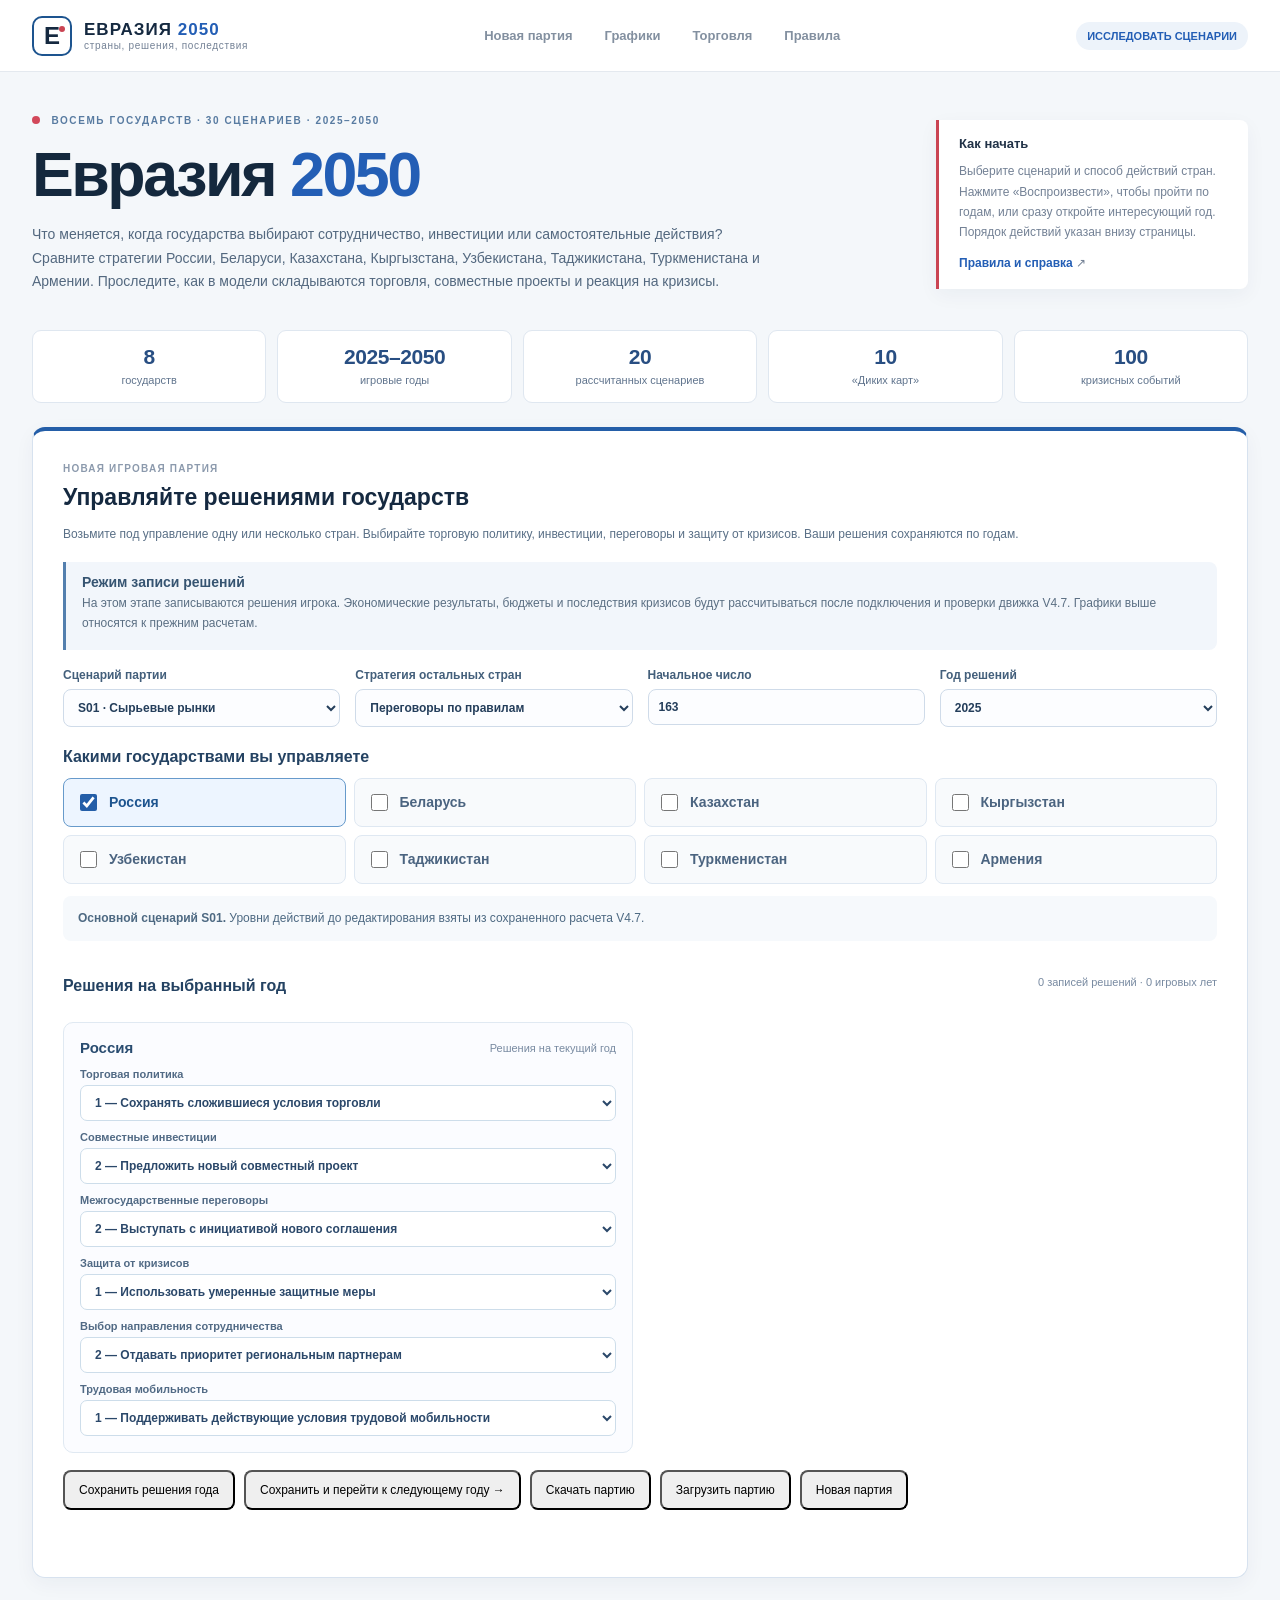
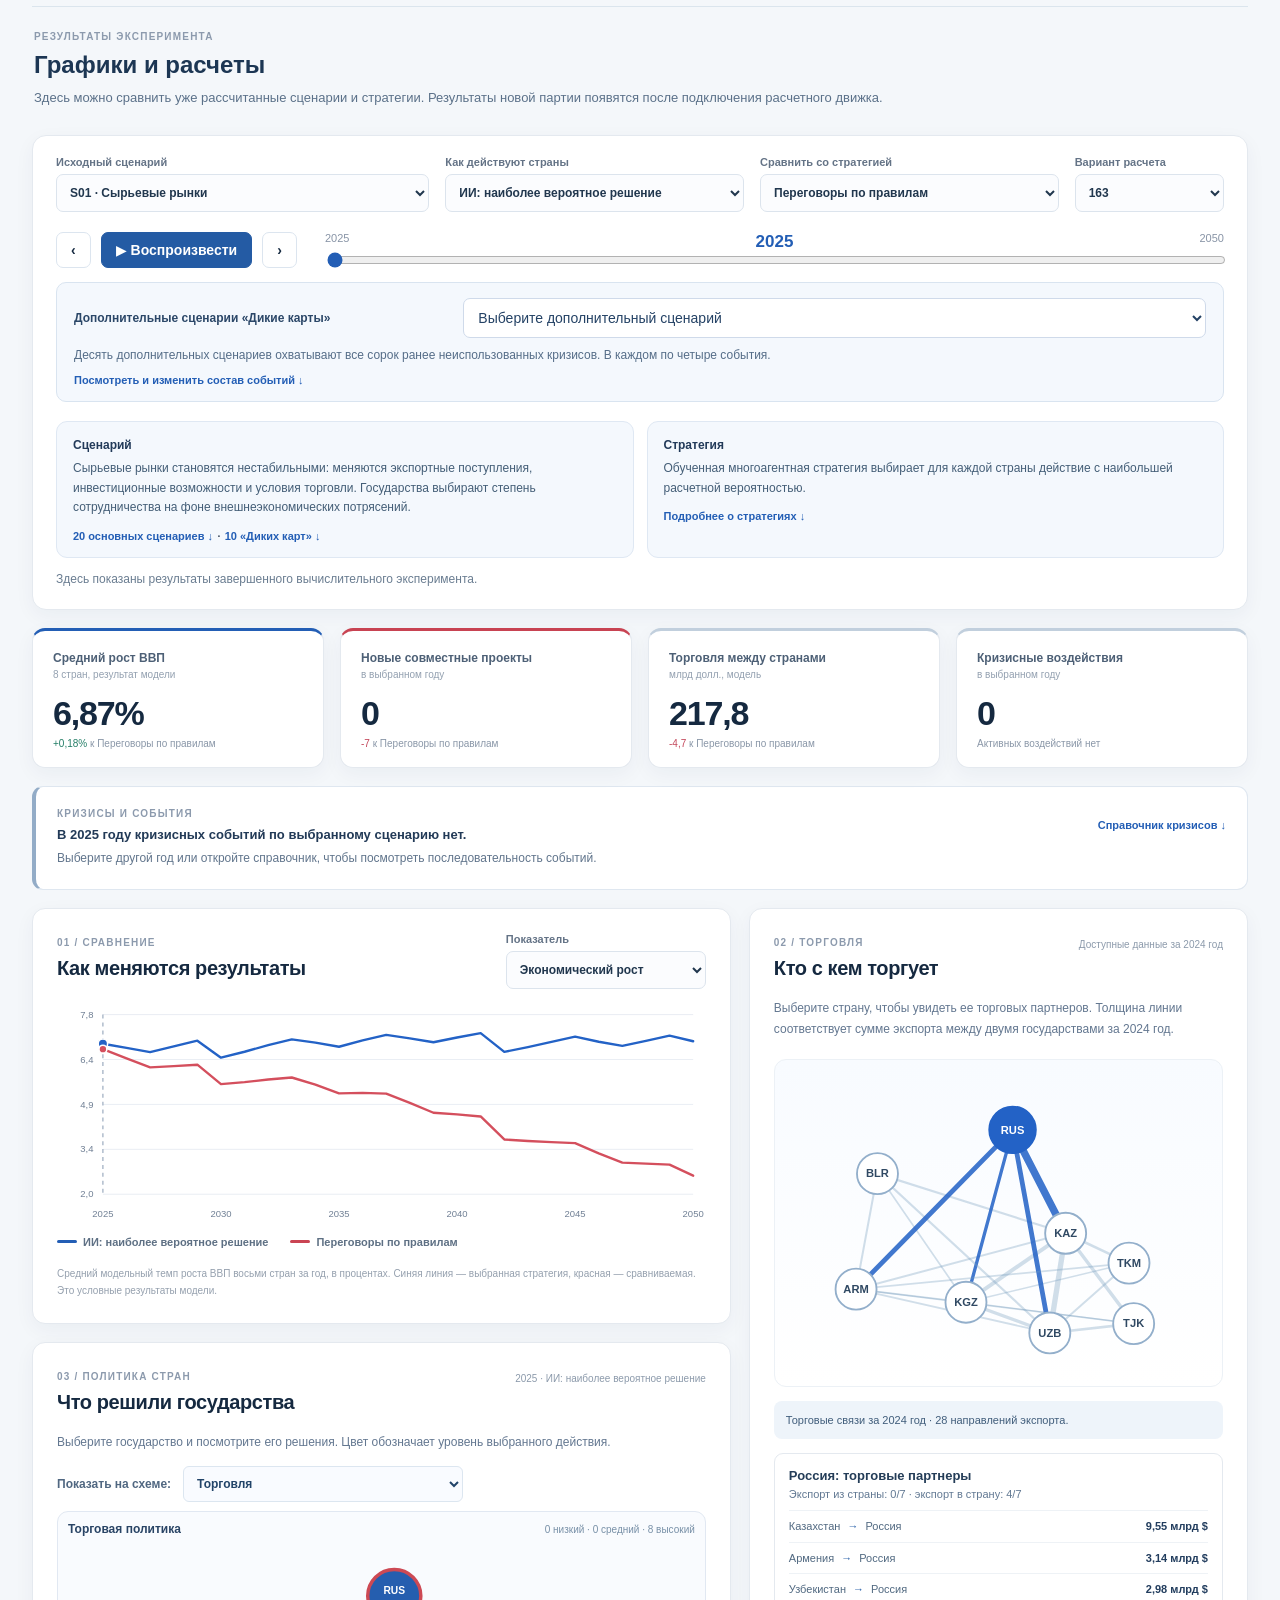
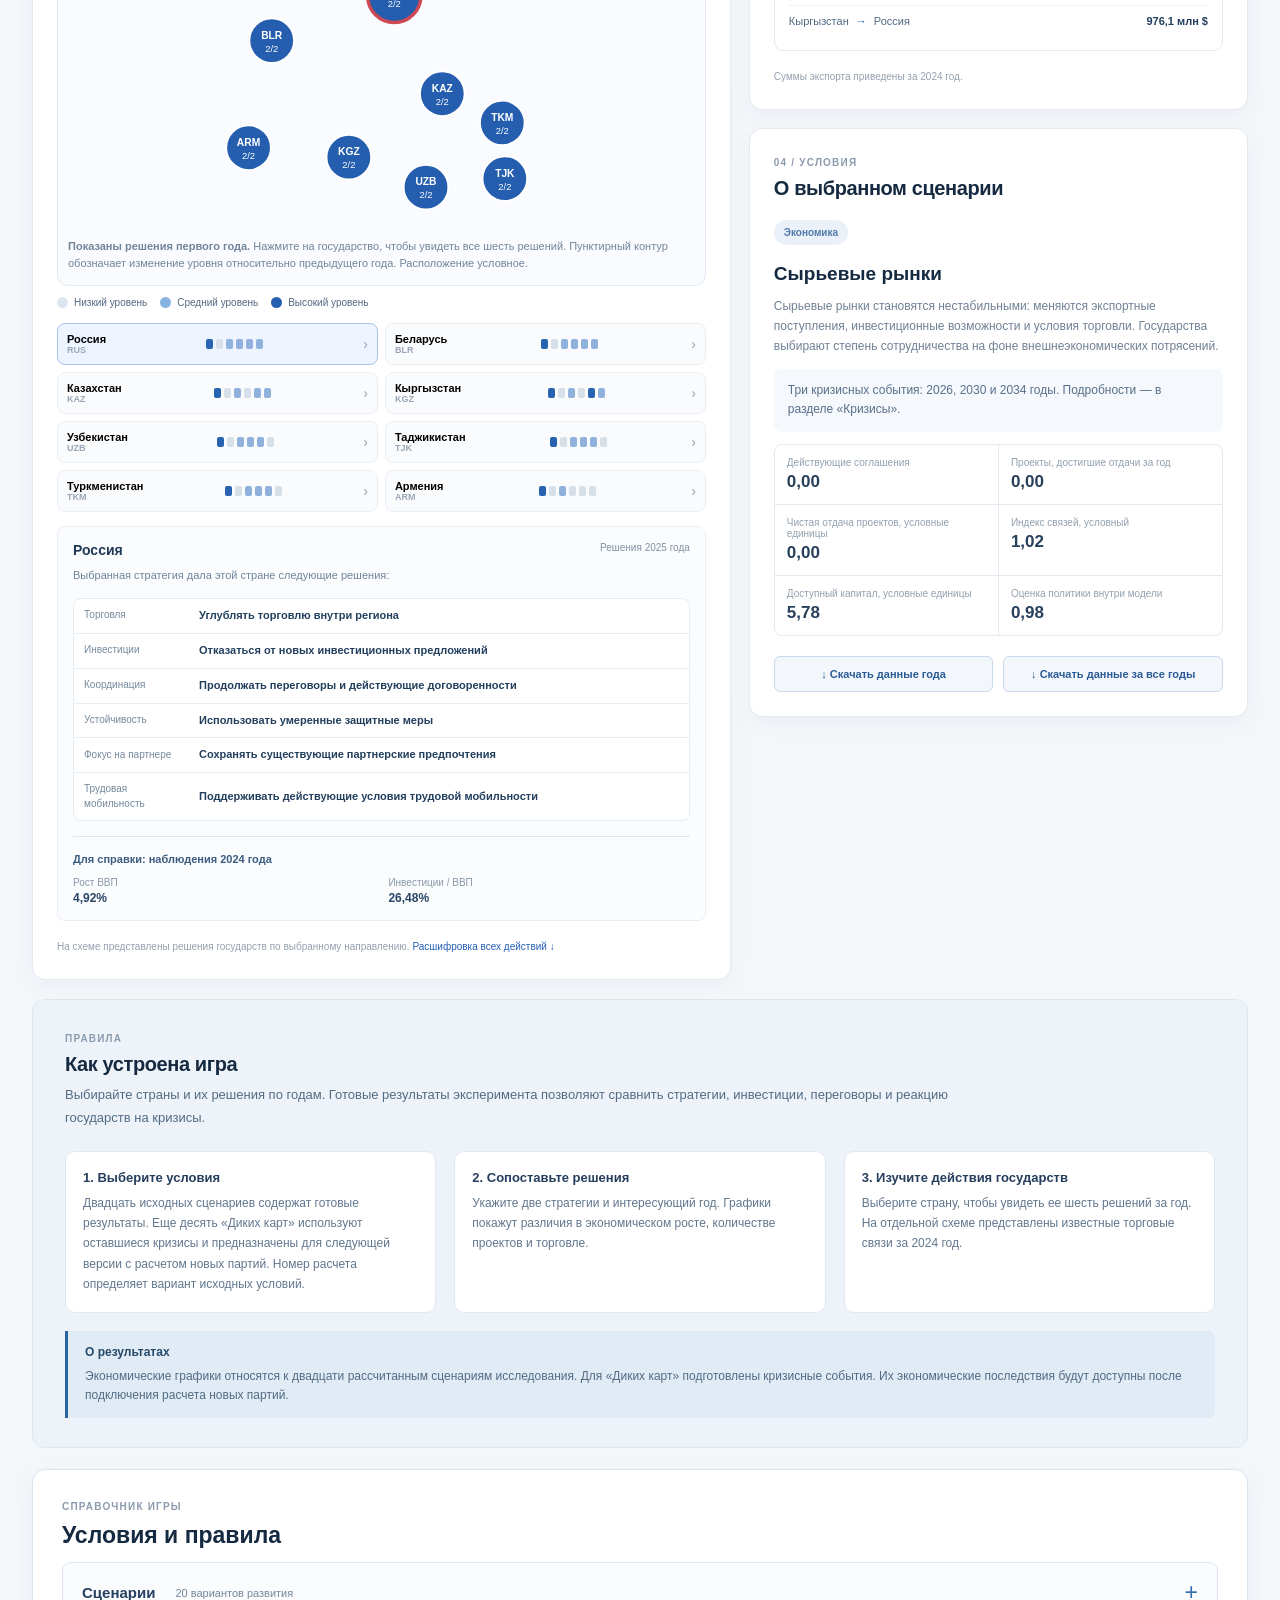
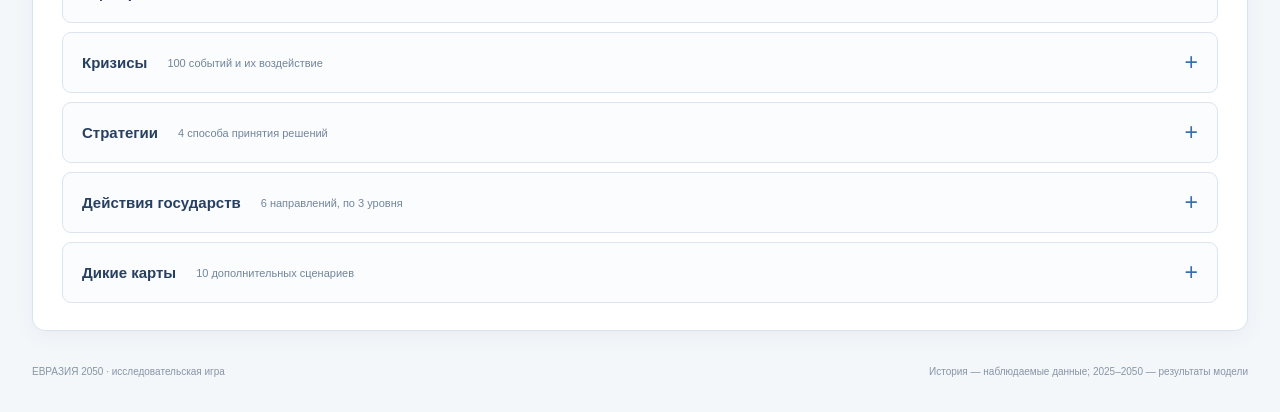
==== index.html @ 7889003e "Shorten public-facing trade and country interaction help" ====
<!doctype html>
<html lang="ru">
<head>
<meta charset="utf-8"><meta name="viewport" content="width=device-width, initial-scale=1"><meta name="color-scheme" content="light">
<title>Евразия 2050 — исследуйте решения восьми государств</title>
<meta name="description" content="Евразия 2050: восемь государств, двадцать рассчитанных сценариев и десять дополнительных сочетаний кризисов. Торговля, инвестиции, переговоры и последствия решений.">
<link rel="stylesheet" href="assets/styles.css">
</head>
<body>
<div id="root" class="shell">
  <header class="topbar">
    <a class="brand" href="./index.html" aria-label="Евразия 2050 — главная"><span class="brand-mark">Е<span class="brand-dot"></span></span><span><strong>ЕВРАЗИЯ <b>2050</b></strong><small>страны, решения, последствия</small></span></a>
    <nav class="topnav" aria-label="Разделы"><a href="#party-planner">Новая партия</a><a href="#results">Графики</a><a href="#countries">Торговля</a><a href="#reference">Правила</a></nav>
    <span class="version">ИССЛЕДОВАТЬ СЦЕНАРИИ</span>
  </header>
  <main id="experiment">
    <section class="intro">
      <div><div class="eyebrow"><span class="pulse"></span> ВОСЕМЬ ГОСУДАРСТВ · 30 СЦЕНАРИЕВ · 2025–2050</div><h1>Евразия <em>2050</em></h1><p>Что меняется, когда государства выбирают сотрудничество, инвестиции или самостоятельные действия? Сравните стратегии России, Беларуси, Казахстана, Кыргызстана, Узбекистана, Таджикистана, Туркменистана и Армении. Проследите, как в модели складываются торговля, совместные проекты и реакция на кризисы.</p></div>
      <aside class="intro-note"><strong>Как начать</strong><span>Выберите сценарий и способ действий стран. Нажмите «Воспроизвести», чтобы пройти по годам, или сразу откройте интересующий год. Порядок действий указан внизу страницы.</span><a href="#methods">Правила и справка <span aria-hidden="true">↗</span></a></aside>
    </section>
    <section class="game-facts" aria-label="Сведения об игре">
      <div><strong>8</strong><span>государств</span></div><div><strong>2025–2050</strong><span>игровые годы</span></div>
      <div><strong>20</strong><span>рассчитанных сценариев</span></div><div><strong>10</strong><span>«Диких карт»</span></div>
      <div><strong>100</strong><span>кризисных событий</span></div>
    </section>
    <section id="party-planner" class="planner-panel">
      <div class="reference-heading"><span class="section-kicker">НОВАЯ ИГРОВАЯ ПАРТИЯ</span><h2>Управляйте решениями государств</h2>
        <p>Возьмите под управление одну или несколько стран. Выбирайте торговую политику, инвестиции, переговоры и защиту от кризисов. Ваши решения сохраняются по годам.</p></div>
      <div class="party-notice"><strong>Режим записи решений</strong><p id="partyNotComputed">Вы можете составить и сохранить партию. Расчет ее экономических последствий будет добавлен после проверки игрового движка.</p></div>
      <div class="party-setup">
        <label>Сценарий партии<select id="partyScenario"></select></label>
        <label>Стратегия остальных стран<select id="partyPolicy"></select></label>
        <label>Начальное число<input id="partySeed" type="number" min="0" max="4294967295" step="1" value="163"></label>
        <label>Год решений<select id="partyYear"></select></label>
      </div>
      <h3 class="party-subheading">Какими государствами вы управляете</h3>
      <div id="partyCountries" class="party-countries"></div>
      <div id="partyContext" class="party-context"></div>
      <div class="party-actions-header"><h3>Решения на выбранный год</h3><span id="partyCount"></span></div>
      <div id="partyActions" class="party-action-grid"></div>
      <div class="party-buttons">
        <button type="button" class="primary" id="partySave">Сохранить решения года</button>
        <button type="button" class="secondary" id="partyNext">Сохранить и перейти к следующему году →</button>
        <button type="button" class="secondary" id="partyExport">Скачать партию</button>
        <button type="button" class="secondary" id="partyImport">Загрузить партию</button>
        <button type="button" class="secondary" id="partyNew">Новая партия</button>
        <input type="file" id="partyFile" accept="application/json,.json" hidden>
      </div>
      <p id="partyMessage" class="party-message" role="status" aria-live="polite"></p>
    </section>

    <section id="results" class="results-heading">
      <span class="section-kicker">РЕЗУЛЬТАТЫ ЭКСПЕРИМЕНТА</span><h2>Графики и расчеты</h2>
      <p>Здесь можно сравнить уже рассчитанные сценарии и стратегии. Результаты новой партии появятся после подключения расчетного движка.</p>
    </section>
    <section class="control-panel" aria-label="Настройки готовых результатов">
      <div class="controls-grid">
        <label>Исходный сценарий <select id="scenario" aria-label="Условия сценария"></select></label>
        <label>Как действуют страны <select id="policy" aria-label="Стратегия стран"></select></label>
        <label>Сравнить со стратегией <select id="compare" aria-label="Стратегия для сравнения"></select></label>
        <label>Вариант расчета <select id="seed" aria-label="Вариант расчета"></select></label>
      </div>
      <div class="time-controls"><button class="quiet" id="back" title="Предыдущий год" aria-label="Предыдущий год">‹</button><button class="primary" id="play" aria-label="Воспроизвести">▶ Воспроизвести</button><button class="quiet" id="next" title="Следующий год" aria-label="Следующий год">›</button><div class="year-range"><div class="range-top"><span>2025</span><strong id="selectedYear">2025</strong><span>2050</span></div><input type="range" id="year" min="2025" max="2050" value="2025" step="1" aria-label="Игровой год"></div></div>
      <div class="wild-inline"><label for="wildcardPicker">Дополнительные сценарии «Дикие карты»</label><select id="wildcardPicker" aria-label="Выберите один из десяти дополнительных сценариев"><option value="">Выберите случайное сочетание кризисов</option></select><p id="wildcardSummary">Десять новых сочетаний используют все сорок оставшихся кризисов. Четыре события в каждом.</p><a href="#reference" data-open-guide="wildcards">Посмотреть и изменить состав событий ↓</a></div>
      <div class="choice-explanations"><div class="choice-explanation"><strong>Сценарий</strong><p id="scenarioShort" aria-live="polite"></p><a href="#reference" data-open-guide="scenarios">20 основных сценариев ↓</a> · <a href="#reference" data-open-guide="wildcards">10 «Диких карт» ↓</a></div><div class="choice-explanation"><strong>Стратегия</strong><p id="policyExplanation" aria-live="polite"></p><a href="#reference" data-open-guide="strategies">Подробнее о стратегиях ↓</a></div></div><p class="controls-note">Здесь показаны результаты завершенного вычислительного эксперимента.</p>
    </section>
    <section class="stat-grid" aria-label="Результаты выбранного года">
      <article class="stat"><div class="stat-label">Средний рост ВВП <span>8 стран, результат модели</span></div><div class="stat-value" id="growth">—</div><div class="stat-caption" id="growth-delta"></div></article>
      <article class="stat"><div class="stat-label">Новые совместные проекты <span>в выбранном году</span></div><div class="stat-value" id="projects">—</div><div class="stat-caption" id="projects-delta"></div></article>
      <article class="stat"><div class="stat-label">Торговля между странами <span>млрд долл., модель</span></div><div class="stat-value" id="trade">—</div><div class="stat-caption" id="trade-delta"></div></article>
      <article class="stat"><div class="stat-label">Кризисные воздействия <span>в выбранном году</span></div><div class="stat-value" id="crisis">—</div><div class="stat-caption" id="crisis-delta"></div></article>
    </section>
    <section class="crisis-notice" id="crisisNotice" aria-label="Кризисные события выбранного года" aria-live="polite"><div><span class="section-kicker">КРИЗИСЫ И СОБЫТИЯ</span><div id="crisisCurrent"></div></div><a href="#reference" data-open-guide="crises">Справочник кризисов ↓</a></section>
    <div class="main-grid">
      <div class="column-stack">
        <section class="panel plot-panel"><div class="section-header"><div><span class="section-kicker">01 / СРАВНЕНИЕ</span><h2>Как меняются результаты</h2></div><label class="metric-picker">Показатель <select id="metric"><option value="mean_growth_pct">Экономический рост</option><option value="new_projects">Новые проекты</option><option value="projects_matured">Созревшие проекты</option><option value="trade_usd_total">Торговый оборот</option><option value="capital_budget_total">Бюджетный капитал</option><option value="mean_reward">Оценка модели (условная)</option><option value="network_strength">Индекс связей (модель)</option></select></label></div><div id="chart" class="chart" role="img" aria-label="График сценарных показателей"></div><div class="plot-legend"><span><i class="swatch blue"></i><span id="legendPrimary">Выбранная политика</span></span><span><i class="swatch red"></i><span id="legendCompare">Контрольная политика</span></span></div><p class="footnote" id="metricExplanation">Синяя линия — выбранная стратегия; красная — стратегия сравнения.</p></section>
        <section class="panel actions-panel"><div class="section-header"><div><span class="section-kicker">03 / ПОЛИТИКА СТРАН</span><h2>Что решили государства</h2></div><span class="side-caption" id="actionPeriod">2025 · действия стран</span></div><p class="panel-lead">Выберите государство и посмотрите его решения. Цвет обозначает уровень выбранного действия.</p><div class="decision-controls"><label for="actionType">Показать на схеме: <select id="actionType"><option value="0">Торговля</option><option value="1">Инвестиции</option><option value="2">Координация</option><option value="3">Защита от кризисов</option><option value="4">Ориентация на партнеров</option><option value="5">Трудовая мобильность</option></select></label></div><div id="decisionMap" class="decision-map" aria-label="Решения восьми государств на схеме" role="group"></div><div class="decision-legend"><span><i class="decision-dot decision-level-0"></i>Низкий уровень</span><span><i class="decision-dot decision-level-1"></i>Средний уровень</span><span><i class="decision-dot decision-level-2"></i>Высокий уровень</span></div><div id="actions" class="actions"></div><div class="country-insight" id="countryDetail"></div><p class="footnote">На схеме представлены решения государств по выбранному направлению. <a href="#reference" data-open-guide="actions">Расшифровка всех действий ↓</a></p></section>
      </div>
      <div class="column-stack">
        <section class="panel network-panel" id="countries"><div class="section-header"><div><span class="section-kicker">02 / ТОРГОВЛЯ</span><h2>Кто с кем торгует</h2></div><span class="side-caption">Доступные данные за 2024 год</span></div><p class="panel-lead">Выберите страну, чтобы увидеть ее торговых партнеров. Толщина линии соответствует сумме экспорта между двумя государствами за 2024 год.</p><svg id="network" viewBox="0 0 480 350" aria-label="Схема наблюдаемых экспортных связей 2024 года" role="img"></svg><div id="tradeOverview" class="network-overview"></div><div id="tradePartners" class="trade-partners" aria-live="polite"></div><p class="footnote">Суммы экспорта приведены за 2024 год.</p></section>
        <section class="panel scenario-panel"><div class="section-header"><div><span class="section-kicker">04 / УСЛОВИЯ</span><h2>О выбранном сценарии</h2></div></div><div id="scenarioDescription"></div><div class="report-metrics" id="reportMetrics"></div><div class="downloads"><button id="exportJson" class="secondary">↓ Скачать данные года</button><button id="exportCsv" class="secondary">↓ Скачать данные за все годы</button></div></section>
      </div>
    </div>
    <section id="methods" class="method-panel">
      <div class="method-heading"><span class="section-kicker">ПРАВИЛА</span><h2>Как устроена игра</h2><p>Выбирайте страны и их решения по годам. Готовые результаты эксперимента позволяют сравнить стратегии, инвестиции, переговоры и реакцию государств на кризисы.</p></div>
      <div class="howto-grid">
        <div><b>1. Выберите условия</b><p>Двадцать исходных сценариев содержат готовые результаты. Еще десять «Диких карт» используют оставшиеся кризисы и предназначены для следующей версии с расчетом новых партий. Номер расчета определяет вариант исходных условий.</p></div>
        <div><b>2. Сопоставьте решения</b><p>Укажите две стратегии и интересующий год. Графики покажут различия в экономическом росте, количестве проектов и торговле.</p></div>
        <div><b>3. Изучите действия государств</b><p>Выберите страну, чтобы увидеть ее шесть решений за год. На отдельной схеме представлены известные торговые связи за 2024 год.</p></div>
      </div>
      <div class="method-limit"><strong>О результатах</strong><p>Экономические графики относятся к двадцати рассчитанным сценариям исследования. Для «Диких карт» подготовлены кризисные события. Их экономические последствия будут доступны после подключения расчета новых партий.</p></div>
    </section>
    <section id="reference" class="reference-panel">
      <div class="reference-heading"><span class="section-kicker">СПРАВОЧНИК ИГРЫ</span><h2>Условия и правила</h2></div>
      <div class="reference-accordions">
        <details id="guide-panel-scenarios" class="reference-accordion" data-guide-detail="scenarios"><summary>Сценарии <small>20 вариантов развития</small></summary><div id="guide-scenarios" class="reference-content"></div></details>
        <details id="guide-panel-crises" class="reference-accordion" data-guide-detail="crises"><summary>Кризисы <small>100 событий и их воздействие</small></summary><div id="guide-crises" class="reference-content"></div></details>
        <details id="guide-panel-strategies" class="reference-accordion" data-guide-detail="strategies"><summary>Стратегии <small>4 способа принятия решений</small></summary><div id="guide-strategies" class="reference-content"></div></details>
        <details id="guide-panel-actions" class="reference-accordion" data-guide-detail="actions"><summary>Действия государств <small>6 направлений, по 3 уровня</small></summary><div id="guide-actions" class="reference-content"></div></details>
        <details id="guide-panel-wildcards" class="reference-accordion" data-guide-detail="wildcards"><summary>Дикие карты <small>10 дополнительных сценариев</small></summary><div id="guide-wildcards" class="reference-content"></div></details>
      </div>
    </section>
  </main>
  <footer><span>ЕВРАЗИЯ 2050 · исследовательская игра</span><span>История — наблюдаемые данные; 2025–2050 — результаты модели</span></footer>
</div>
<script src="assets/data.js"></script><script src="assets/model.js"></script><script src="assets/guide.js"></script><script src="assets/editorial_ru.js"></script><script src="assets/editorial_overrides.js"></script><script src="assets/wildcards.js"></script><script src="assets/app.js"></script><script src="assets/guide_ui.js"></script><script src="assets/party_core.js"></script><script src="assets/party_ui.js"></script>
</body>
</html>
---- assets/styles.css ----
:root{--navy:#152940;--text:#213247;--muted:#738195;--light:#f4f7fa;--border:#e4e9ef;--blue:#235eb5;--red:#ca4453;--white:#fff;--shadow:0 6px 20px #12334d0c;font-family:Manrope,Inter,Arial,sans-serif;font-size:14px;color:var(--text);background:#f4f7fa;font-synthesis:none}*{box-sizing:border-box}html{scroll-behavior:smooth}body{margin:0}button,select,input{font:inherit}button{cursor:pointer}button:focus-visible,select:focus-visible,input:focus-visible,a:focus-visible{outline:3px solid #7da6e6;outline-offset:2px}a{color:var(--blue);text-decoration:none}.shell{min-width:320px}.topbar{background:#fff;border-bottom:1px solid var(--border);height:72px;padding:0 max(calc((100% - 1430px)/2),32px);display:flex;align-items:center;justify-content:space-between;gap:25px}.brand{display:flex;gap:12px;align-items:center;color:var(--navy)}.brand-mark{width:40px;height:40px;border:2px solid #1d548f;border-radius:10px;display:flex;align-items:center;justify-content:center;position:relative;font-size:24px;font-weight:800}.brand-dot{position:absolute;width:6px;height:6px;border-radius:50%;background:var(--red);right:5px;top:8px}.brand strong{display:block;font-size:17px;letter-spacing:.06em}.brand strong b{color:var(--blue)}.brand small{display:block;font-size:10px;letter-spacing:.07em;color:var(--muted)}.topnav{display:flex;gap:32px}.topnav a{font-size:13px;font-weight:700;color:#8390a0}.topnav a.active{color:var(--blue)}.version{font-size:11px;background:#edf3fa;color:var(--blue);border-radius:18px;padding:8px 11px;white-space:nowrap;font-weight:800}main{max-width:1430px;margin:0 auto;padding:0 32px}.intro{padding:43px 0 31px;display:flex;gap:40px;align-items:center;justify-content:space-between}.intro h1{font-size:clamp(38px,4.9vw,64px);line-height:1.13;margin:13px 0 13px;letter-spacing:-.04em;color:#14283d;font-weight:800}.intro h1 em{font-style:normal;color:var(--blue)}.intro p{font-size:14px;color:#647589;max-width:680px;line-height:1.8;margin:0}.eyebrow{color:#587ba1;font-size:10px;letter-spacing:.16em;font-weight:800}.pulse{display:inline-block;background:#d2485a;width:8px;height:8px;border-radius:50%;margin-right:7px}.intro-note{width:312px;min-width:270px;border-left:3px solid var(--red);background:#fff;padding:16px 20px;box-shadow:var(--shadow);display:flex;flex-direction:column;gap:10px;border-radius:0 8px 8px 0}.intro-note strong{font-size:12px}.intro-note span{font-size:11px;line-height:1.7;color:var(--muted)}.intro-note a{font-size:11px;font-weight:700}.control-panel{background:#fff;border:1px solid var(--border);border-radius:14px;padding:20px 23px;box-shadow:var(--shadow)}.controls-grid{display:grid;grid-template-columns:2.0fr 1.6fr 1.6fr .8fr;gap:16px}.controls-grid label,.metric-picker{display:flex;flex-direction:column;gap:6px;font-size:11px;font-weight:700;color:#647386}.controls-grid select,.metric-picker select{min-width:0;border:1px solid #dce4ed;border-radius:7px;background:#fbfcfe;color:#21374e;font-size:12px;padding:10px 9px}.time-controls{margin-top:20px;display:flex;align-items:center;gap:10px}.time-controls button{border:1px solid #dce5ef;border-radius:7px;padding:9px 14px;background:#fff;font-weight:700;color:var(--navy)}.time-controls button.primary{background:#245ba4;color:#fff;border-color:#245ba4;min-width:148px}.year-range{padding-left:18px;flex:1}.range-top{display:flex;justify-content:space-between;color:#8894a6;font-size:11px}.range-top strong{font-size:17px;color:var(--blue)}input[type=range]{width:100%;accent-color:var(--blue);cursor:pointer;height:12px}.stat-grid{display:grid;grid-template-columns:repeat(4,1fr);gap:16px;margin:18px 0}.stat,.panel{background:#fff;border-radius:13px;border:1px solid var(--border);box-shadow:var(--shadow)}.stat{padding:20px 20px 18px;border-top:3px solid #c1cfdd}.stat:first-child{border-top-color:var(--blue)}.stat:nth-child(2){border-top-color:#c84352}.stat-label{font-size:12px;font-weight:800;color:#4d6076}.stat-label span{display:block;color:#93a0b0;font-size:10px;font-weight:500;margin-top:4px}.stat-value{font-weight:800;color:var(--navy);font-size:34px;letter-spacing:-.035em;padding:14px 0 5px}.stat-caption{color:#8a97a8;font-size:10px}.pos{color:#247e67}.neg{color:#c44a5d}.neutral{color:#69798d}.main-grid{display:grid;grid-template-columns:minmax(0,1.4fr) minmax(0,1fr);gap:18px}.panel{padding:24px;min-width:0}.section-header{display:flex;justify-content:space-between;gap:15px;align-items:start}.section-kicker{font-size:10px;letter-spacing:.12em;font-weight:800;color:#8c9aad}.section-header h2,.method-panel h2{font-size:20px;margin:8px 0;color:var(--navy);letter-spacing:-.02em}.metric-picker{min-width:185px}.chart{margin-top:9px}.chart svg{width:100%;height:auto;max-height:300px;display:block}.plot-legend{display:flex;flex-wrap:wrap;gap:22px;font-size:11px;font-weight:700;color:#5e7084;margin-top:8px}.plot-legend>span{display:flex;align-items:center;gap:6px}.swatch{display:inline-block;width:20px;height:3px;border-radius:2px}.swatch.blue{background:var(--blue)}.swatch.red{background:var(--red)}.footnote{color:#95a0ae;font-size:10px;line-height:1.7;margin:17px 0 0}.side-caption{color:#8c9aab;font-size:10px;padding-top:6px}.network-panel svg{width:100%;height:auto;max-height:300px;margin-top:3px}.network-node{cursor:pointer}.network-node:hover circle{stroke:#144d96;stroke-width:4px}.actions{display:grid;grid-template-columns:1fr 1fr;gap:7px;margin-top:15px}.agent-row{background:#f9fbfd;border:1px solid #ebeff4;border-radius:8px;text-align:left;padding:9px;display:flex;align-items:center;gap:8px;justify-content:space-between;min-width:0}.agent-row.chosen{background:#edf4ff;border-color:#a8c3ec}.agent-row>span:first-child{font-size:11px;font-weight:800;white-space:nowrap}.agent-row small{display:block;font-size:9px;color:#9aa6b7}.mini-actions{display:flex;gap:3px}.mini-actions i{width:7px;height:10px;border-radius:2px;background:#d7dfe8}.mini-actions i.level-1{background:#91b1dd}.mini-actions i.level-2{background:#2763b0}.chevron{color:#98a4b3}.country-insight{border:1px solid #ebeff4;background:#fbfcfe;border-radius:8px;margin-top:14px;padding:15px}.country-title{display:flex;justify-content:space-between;gap:12px}.country-title b{color:#1e3753}.country-title small{font-size:10px;color:#8391a2}.country-kpis{display:grid;grid-template-columns:1fr 1fr;gap:14px;margin:16px 0}.country-kpis span{font-size:10px;color:#8a97aa}.country-kpis strong{font-size:13px;display:block;color:#29405b;margin-top:3px}.action-chips{display:flex;gap:6px;flex-wrap:wrap}.action-chips span{background:#eaf1f9;padding:5px 7px;border-radius:5px;font-size:10px;color:#5b7291}.action-chips b{color:#2054a0}.scenario-panel h3{font-size:19px;margin:18px 0 5px;color:var(--navy)}.scenario-panel p{line-height:1.65;color:#708094;font-size:12px}.scenario-chip{display:inline-block;background:#ebf1f8;border-radius:14px;color:#5179aa;font-size:10px;font-weight:800;padding:7px 10px;margin-top:12px}.scenario-crisis{background:#f7f9fc;padding:12px;border-radius:8px;font-size:11px;color:#73859b;margin:14px 0}.scenario-crisis small{display:block;margin-top:6px}.report-metrics{display:grid;grid-template-columns:1fr 1fr;gap:1px;background:var(--border);border:1px solid var(--border);border-radius:8px;overflow:hidden}.report-metrics>div{background:#fff;padding:12px}.report-metrics span{display:block;font-size:10px;color:#92a0af}.report-metrics strong{display:block;font-size:17px;margin-top:4px;color:#29405b}.downloads{margin-top:20px;display:flex;gap:10px}.downloads button{border:1px solid #c9d8eb;background:#f3f7fc;color:#2a5b96;border-radius:6px;padding:11px;font-size:11px;font-weight:800;flex:1}.method-panel{margin-top:19px;background:#e9f0f8;padding:27px 30px;border:1px solid #dde7f1;border-radius:13px;display:grid;grid-template-columns:1.7fr 1fr;gap:30px}.method-panel p{font-size:12px;color:#688096;line-height:1.9;margin:7px 0}.method-facts{display:flex;flex-direction:column;gap:9px;justify-content:center}.method-facts span{font-size:11px;color:#71849a;display:flex;justify-content:space-between;gap:10px}.method-facts b{color:#264b76}.doclinks{grid-column:1/-1;display:flex;gap:20px;font-size:11px;font-weight:800}.doclinks a{color:#255a9d}footer{padding:35px max(calc((100% - 1430px)/2),32px);display:flex;justify-content:space-between;gap:20px;color:#8795a6;font-size:10px}@media(max-width:1100px){.topnav{display:none}.main-grid{grid-template-columns:1fr}.controls-grid{grid-template-columns:1fr 1fr}.plot-panel{order:0}.network-panel{order:1}.actions-panel{order:2}.scenario-panel{order:3}}@media(max-width:650px){main{padding:0 15px}.topbar{padding:0 15px;height:67px}.brand strong{font-size:14px}.version{font-size:9px}.intro{display:block;padding:25px 0}.intro-note{margin-top:20px;min-width:0;width:100%}.control-panel{padding:14px}.controls-grid{grid-template-columns:1fr}.time-controls{flex-wrap:wrap}.year-range{padding-left:0;flex-basis:100%}.stat-grid{grid-template-columns:1fr 1fr;gap:9px}.stat{padding:12px}.stat-value{font-size:25px}.stat-label{font-size:10px}.panel{padding:17px}.section-header{flex-wrap:wrap}.metric-picker{width:100%}.actions{grid-template-columns:1fr}.method-panel{grid-template-columns:1fr;padding:20px}.doclinks{flex-wrap:wrap}.downloads{flex-direction:column}footer{padding:20px 15px;display:block}}

/* Public-facing interpretation and controls */
.intro p{font-size:14px;max-width:740px;line-height:1.7;color:#53687f}
.intro-note strong{font-size:13px}
.intro-note span,.intro-note a{font-size:12px}
.controls-note{font-size:12px;line-height:1.55;color:#6a7d91;margin:12px 0 0}
.panel-lead{font-size:12px;line-height:1.7;color:#637790;margin:10px 0 12px}
.network-panel svg{margin-top:8px;background:linear-gradient(180deg,#f8fbff,#fff);border:1px solid #ecf1f6;border-radius:12px;max-height:330px}
.network-overview{background:#eef4fa;border-radius:8px;padding:10px 12px;font-size:11px;line-height:1.65;color:#405d7b;margin-top:11px}
.trade-partners{margin-top:14px;border:1px solid var(--border);border-radius:9px;padding:14px}
.trade-heading{display:flex;flex-direction:column;gap:5px;color:#243d58}
.trade-heading strong{font-size:13px}
.trade-heading small{font-size:11px;color:#627993}
.trade-partners ul{list-style:none;margin:10px 0 0;padding:0}
.trade-partners li{display:flex;gap:14px;justify-content:space-between;align-items:baseline;border-top:1px solid #eef2f6;padding:7px 0;font-size:11px;line-height:1.5}
.trade-partners li span{color:#516981}
.trade-partners li span b{color:#2c63ab;font-weight:800;padding:0 4px}
.trade-partners li strong{color:#223d5e;white-space:nowrap;font-size:11px}
.trade-caveat{font-size:10px;line-height:1.6;color:#6e8195;margin:11px 0 0}
.decision-intro{font-size:11px;line-height:1.6;color:#6f849a;margin:9px 0 13px}
.decision-list{display:grid;gap:0;border:1px solid #e5edf5;border-radius:8px;overflow:hidden;background:#fff}
.decision-item{display:grid;grid-template-columns:105px minmax(0,1fr);gap:10px;align-items:center;padding:9px 10px;border-bottom:1px solid #e8eef5;line-height:1.45}
.decision-item:last-child{border-bottom:0}
.decision-item span{font-size:10px;color:#75899e}
.decision-item strong{font-size:11px;color:#233f5e;font-weight:700}
.historical-context{border-top:1px solid #dce5f0;margin-top:15px;padding-top:13px}
.historical-context>strong{font-size:11px;color:#3c5c80}
.historical-context .country-kpis{margin:11px 0 0}
.historical-context .country-kpis span{font-size:10px}
.historical-context .country-kpis b{display:block;color:#2a4565;margin-top:3px;font-size:12px}
.scenario-context{padding:12px 14px;border-radius:8px;background:#f5f8fc;color:#586f89!important}
.method-panel{display:block;padding:29px 32px;background:#edf3f9}
.method-heading p{max-width:900px;font-size:13px;color:#526b83;line-height:1.7}
.howto-grid{display:grid;grid-template-columns:repeat(3,minmax(0,1fr));gap:18px;margin-top:22px}
.howto-grid>div{background:#fff;border:1px solid #dfe8f3;border-radius:10px;padding:17px}
.howto-grid b{font-size:13px;color:#263e5d}
.howto-grid p{font-size:12px;color:#61778e;line-height:1.7;margin:8px 0 0}
.method-limit{margin-top:18px;border-left:3px solid #2865a3;padding:12px 17px;background:#e1ebf6;border-radius:0 7px 7px 0}
.method-limit strong{font-size:12px;color:#254969}
.method-limit p{font-size:12px;line-height:1.65;color:#526b83;margin:8px 0 0}
@media(max-width:900px){.howto-grid{grid-template-columns:1fr}.method-panel{padding:23px}}
@media(max-width:650px){.decision-item{grid-template-columns:90px 1fr}.trade-partners li{gap:5px;flex-wrap:wrap}.network-panel svg{max-height:none}}
.main-grid{align-items:start}
.column-stack{min-width:0;display:flex;flex-direction:column;gap:18px}

/* Eurasia 2050: readable scenario, crisis, policy and action reference */
.choice-explanations{display:grid;grid-template-columns:1fr 1fr;gap:13px;margin-top:19px}
.choice-explanation{background:#f4f8fd;border:1px solid #dfe8f3;border-radius:11px;padding:14px 16px;min-width:0}
.choice-explanation strong{font-size:12px;color:#223a59}
.choice-explanation p{font-size:12px;line-height:1.65;color:#445e77;margin:7px 0 9px}
.choice-explanation a,.crisis-notice>a{font-size:11px;font-weight:700}
.crisis-notice{margin:18px 0;background:#fff;border:1px solid #dfe7f0;border-left:4px solid #93acc7;border-radius:11px;padding:17px 21px;display:flex;justify-content:space-between;gap:20px;align-items:start}
.crisis-notice.is-active{border-left-color:#bd5860;background:#fffafa}
.crisis-notice>div{min-width:0;flex:1}
.crisis-notice>div>div>strong{display:block;font-size:13px;color:#223a57;margin:7px 0}
.crisis-notice p{font-size:12px;color:#61758c;margin:5px 0;line-height:1.55}
.crisis-notice>a{white-space:nowrap;padding-top:15px}
.current-crisis{padding:11px 0;border-top:1px solid #eaecef;margin-top:7px}
.current-crisis b{font-size:13px;display:block;color:#263d5c}
.current-crisis span{display:block;font-size:11px;color:#7b4d5b;margin-top:5px}
.decision-controls{margin:14px 0 9px}
.decision-controls label{display:flex;align-items:center;gap:12px;font-weight:700;font-size:12px;color:#506781}
.decision-controls select{flex:1;min-width:100px;max-width:280px;background:#f9fbff;border:1px solid #dce6f0;border-radius:6px;padding:9px;color:#224469}
.decision-map{border:1px solid #e1e8f2;border-radius:11px;padding:10px;background:#f9fbfe}
.decision-map-heading{display:flex;justify-content:space-between;align-items:center;gap:10px;font-size:12px;color:#294465}
.decision-map-heading small{font-size:10px;color:#7890a7}
.decision-map svg{width:100%;max-height:300px;display:block}
.decision-map svg [data-decision-country]{cursor:pointer;outline:none}
.decision-map svg [data-decision-country]:hover circle,.decision-map svg [data-decision-country]:focus circle{stroke:#c64b58;stroke-width:4}
.decision-map-caption{font-size:11px;color:#71859b;line-height:1.5;margin:2px 0 4px}
.decision-legend{display:flex;gap:13px;flex-wrap:wrap;margin:11px 0;font-size:10px;color:#526881}
.decision-legend span{display:flex;align-items:center;gap:6px}
.decision-dot{width:11px;height:11px;border-radius:50%;display:inline-block}
.decision-level-0{background:#dce6f0}.decision-level-1{background:#87b4df}.decision-level-2{background:#255eaf}
.reference-panel{scroll-margin-top:16px;margin-top:22px;border:1px solid #d9e3ee;background:#fff;border-radius:13px;padding:27px 29px;box-shadow:var(--shadow)}
.reference-heading h2{color:var(--navy);font-size:23px;margin:9px 0}
.reference-heading p,.reference-intro{font-size:12px;line-height:1.7;color:#596f86;margin:8px 0 14px}
.reference-tabs{display:flex;flex-wrap:wrap;gap:8px;margin:18px 0 20px;border-bottom:1px solid #dee7f0;padding-bottom:12px}
.reference-tab{background:#f3f6fa;color:#536981;border:1px solid #dce5ee;border-radius:7px;padding:11px 16px;font-weight:700;font-size:12px}
.reference-tab.active{background:#245fac;border-color:#245fac;color:#fff}
.guide-grid{display:grid;grid-template-columns:repeat(2,minmax(0,1fr));gap:15px}
.guide-card{background:#fafcff;border:1px solid #e0e9f2;border-radius:10px;padding:19px;min-width:0;display:flex;flex-direction:column;gap:8px}
.guide-card.selected-guide{border-color:#6997cb;background:#f4f9ff}
.guide-code{font-size:10px;color:#547ca6;font-weight:800;letter-spacing:.04em}
.guide-card h3{font-size:16px;line-height:1.3;color:#233c58;margin:1px 0 3px}
.guide-card p{font-size:12px;color:#5b6f87;line-height:1.65;margin:0}
.guide-card p strong{color:#263f5e}
.guide-list{margin-top:6px!important;border-top:1px solid #e2ebf3;padding-top:9px}
.small-guide-action{align-self:flex-start;border:1px solid #a7c1dc;border-radius:7px;background:#eaf3fc;padding:8px 12px;color:#285a97;font-weight:700;font-size:11px;margin-top:auto}
.action-levels{padding-left:19px;margin:4px 0 7px;font-size:12px;color:#506985;line-height:1.7}
.action-levels li{margin:5px 0}
.guide-filter{display:flex;gap:10px;align-items:center;margin-bottom:16px;color:#4b627d;font-size:12px;font-weight:700}
.guide-filter select{min-width:200px;border:1px solid #dce4ec;border-radius:7px;padding:9px;background:#f9fbff;color:#28466c}
.crisis-params,.impact-grid{display:grid;grid-template-columns:1fr 1fr;gap:8px 12px;font-size:11px;color:#506883;background:#edf3f9;border-radius:8px;padding:10px;margin-top:6px}
.crisis-params span,.impact-grid span{line-height:1.5}
.impact-grid{background:#f5f7fb}
.guide-card .guide-caveat{color:#788a9d;font-size:10px;margin-top:8px}
@media(max-width:900px){.guide-grid{grid-template-columns:1fr}.choice-explanations{grid-template-columns:1fr}}
@media(max-width:650px){.crisis-notice{flex-direction:column;padding:16px;gap:5px}.crisis-notice>a{padding:0}.reference-panel{padding:18px 14px}.reference-tabs{gap:5px}.reference-tab{padding:9px 11px}.decision-map-heading{flex-direction:column;align-items:flex-start}.guide-card{padding:14px}.crisis-params,.impact-grid{grid-template-columns:1fr}}

/* Дополнительные сценарии и жеребьевка кризисов */
.wild-inline{margin-top:13px;padding:15px 17px;background:#f4f8fd;border:1px solid #d9e4f0;border-radius:10px;display:grid;grid-template-columns:minmax(180px,1fr) minmax(220px,2fr);gap:8px 18px;align-items:center}
.wild-inline label{font-size:12px;font-weight:800;color:#2b4768}
.wild-inline select{width:100%;min-width:0;background:white;border:1px solid #cfdaea;border-radius:7px;padding:10px;color:#244265}
.wild-inline p{grid-column:1/-1;font-size:12px;line-height:1.65;color:#556d88;margin:0}
.wild-inline a{grid-column:1/-1;justify-self:start;font-size:11px;font-weight:700}
.wild-toolbar{display:flex;align-items:end;gap:9px 12px;flex-wrap:wrap;margin:14px 0 17px}
.wild-toolbar label{display:flex;flex-direction:column;gap:5px;font-size:11px;color:#536e8a;font-weight:700}
.wild-toolbar input{width:185px;max-width:100%;border:1px solid #cbdaeb;border-radius:7px;padding:9px 11px;background:#fff;color:#274362}
.wild-toolbar .small-guide-action{align-self:end;margin:0}
.wild-warning{border-left:3px solid #6d94bd;background:#f1f6fb;padding:13px 15px;border-radius:0 8px 8px 0;font-size:12px;line-height:1.6;color:#4c6682;margin:14px 0 21px}
.wild-events{list-style:none;padding:0;margin:9px 0 0;display:flex;flex-direction:column;gap:12px}
.wild-events li{display:grid;grid-template-columns:49px minmax(0,1fr);gap:11px;border-top:1px solid #e5ebf2;padding-top:11px}
.wild-events li:first-child{border-top:0;padding-top:0}
.wild-year{font-size:12px;font-weight:800;color:#245c9b}
.wild-events b{display:block;font-size:12px;color:#2d4762;line-height:1.45}
.wild-events small{display:block;margin:5px 0;color:#6d8196;font-size:11px}
.wild-events p{font-size:11px!important;line-height:1.55!important}
@media(max-width:700px){.wild-inline{grid-template-columns:1fr}.wild-toolbar{align-items:stretch}.wild-toolbar .small-guide-action{align-self:auto}.wild-toolbar label{flex:1;min-width:140px}}

/* Игровая партия: формы ввода решений и редактирование текстов */
.planner-panel,.editor-panel{scroll-margin-top:20px;margin-top:24px;border:1px solid #d7e2ef;border-radius:13px;background:#fff;padding:28px 30px;box-shadow:var(--shadow)}
.planner-panel{border-top:4px solid #245ea8}.editor-panel{border-top:4px solid #71899f}
.party-notice{background:#f2f6fb;border-left:3px solid #537fae;padding:12px 16px;margin:18px 0;border-radius:0 8px 8px 0}
.party-notice strong,.editor-context{color:#365471}
.party-notice p{font-size:12px;line-height:1.65;color:#5b6f83;margin:4px 0}
.party-setup,.editor-controls{display:grid;grid-template-columns:repeat(4,minmax(0,1fr));gap:12px 15px;margin:18px 0}
.editor-controls{grid-template-columns:minmax(200px,1fr) minmax(200px,2fr)}
.party-setup label,.editor-controls label{display:flex;flex-direction:column;gap:7px;color:#435f7b;font-size:12px;font-weight:700}
.party-setup select,.party-setup input,.editor-controls select,.editor-fields textarea{width:100%;min-width:0;border:1px solid #cfdbe9;border-radius:8px;background:#fcfdff;padding:10px;color:#243e5b}
.party-subheading,.party-actions-header h3{font-size:16px;color:#244262;margin:21px 0 12px}
.party-countries{display:grid;grid-template-columns:repeat(4,minmax(0,1fr));gap:8px;margin-bottom:12px}
.party-country{display:flex;align-items:center;gap:9px;padding:12px;border:1px solid #dfe8f2;border-radius:8px;background:#f8fafc;font-weight:700;color:#4b6480;cursor:pointer}
.party-country.chosen{background:#edf5ff;border-color:#679acb;color:#1d548f}
.party-country input{width:17px;height:17px;accent-color:#245ea8}
.party-context{background:#f6f9fc;border-radius:8px;padding:13px 15px;color:#4d6982;font-size:12px;line-height:1.65}
.party-actions-header{display:flex;align-items:center;justify-content:space-between;gap:12px;margin:15px 0}
.party-actions-header>span,.party-state{font-size:11px;color:#788aa1}
.party-action-grid{display:grid;grid-template-columns:repeat(2,minmax(0,1fr));gap:14px;margin-bottom:17px}
.party-country-card{background:#fbfcff;border:1px solid #e0e9f2;border-radius:10px;padding:16px}
.party-country-card header{display:flex;align-items:center;justify-content:space-between;gap:10px;margin-bottom:12px}
.party-country-card h3{font-size:15px;margin:0;color:#294c70}
.party-decisions{display:grid;gap:10px}
.party-decisions label{display:flex;flex-direction:column;gap:5px;font-size:11px;font-weight:700;color:#516a85}
.party-decisions select{padding:9px 10px;border:1px solid #cdddea;border-radius:7px;background:#fff;color:#2b486a;font-size:12px;min-width:0;width:100%}
.party-buttons,.editor-actions{display:flex;flex-wrap:wrap;gap:9px;align-items:center}
.party-buttons button,.editor-actions button{font-size:12px;border-radius:8px;padding:11px 14px}
.party-message{min-height:16px;margin-top:11px;font-size:12px;line-height:1.6;color:#2f6c52}
.party-message.party-error{color:#ab3349}
.editor-context{padding:13px 15px;background:#f1f6fb;border-radius:8px;line-height:1.6;font-size:12px;margin:14px 0}
.editor-state{font-size:11px;color:#7690a6}
.editor-fields{display:grid;grid-template-columns:repeat(2,minmax(0,1fr));gap:14px 18px;margin:13px 0 18px}
.text-edit-field{display:flex;flex-direction:column;gap:7px;color:#455f7b;font-size:12px;font-weight:700;min-width:0}
.editor-fields textarea{font-weight:400;font-size:13px;line-height:1.55;resize:vertical;min-height:69px}
@media(max-width:1100px){.party-setup{grid-template-columns:repeat(2,minmax(0,1fr))}.party-countries{grid-template-columns:repeat(2,minmax(0,1fr))}}
@media(max-width:800px){.party-action-grid,.editor-fields{grid-template-columns:1fr}}
@media(max-width:600px){.planner-panel,.editor-panel{padding:18px 14px}.party-setup,.editor-controls,.party-countries{grid-template-columns:1fr}.party-actions-header{align-items:flex-start;flex-direction:column}.party-buttons button,.editor-actions button{width:100%}}

/* Публичная игровая страница — обзор, партия, результаты, компактный справочник */
[hidden]{display:none!important}
.game-facts{display:grid;grid-template-columns:repeat(5,minmax(0,1fr));gap:11px;margin:5px 0 22px}
.game-facts>div{display:flex;flex-direction:column;gap:4px;align-items:center;justify-content:center;text-align:center;background:#fff;border:1px solid #dfe7f0;border-radius:9px;padding:14px 8px;min-height:71px}
.game-facts strong{font-size:21px;color:#284e82;letter-spacing:-.02em}
.game-facts span{font-size:11px;color:#61758e;line-height:1.3}
.results-heading{margin:28px 0 16px;padding:20px 2px 2px;border-top:1px solid #dbe5ed;scroll-margin-top:10px}
.results-heading h2{font-size:24px;line-height:1.2;margin:8px 0;color:#1c3653}
.results-heading p{font-size:13px;color:#5b7189;line-height:1.6;margin:8px 0}
.reference-panel{margin-top:21px}
.reference-heading h2{margin-bottom:13px}
.reference-accordions{display:grid;gap:9px;margin-top:10px}
.reference-accordion{border:1px solid #dce5ef;background:#fafcfe;border-radius:9px;overflow:hidden}
.reference-accordion>summary{cursor:pointer;display:flex;align-items:center;justify-content:space-between;gap:12px;list-style:none;padding:16px 19px;font-size:15px;font-weight:750;color:#273f60}
.reference-accordion>summary::-webkit-details-marker{display:none}
.reference-accordion>summary::after{content:"+";font-size:23px;font-weight:400;color:#376eae;margin-left:auto}
.reference-accordion[open]>summary::after{content:"−"}
.reference-accordion>summary small{font-size:11px;font-weight:400;color:#72859a;margin-left:8px}
.reference-accordion[open]>summary{background:#edf4fc}
.reference-accordion>.reference-content{padding:14px 20px 21px;border-top:1px solid #dfe7ef}
.reference-accordion:not([open])>.reference-content{display:none}
.editor-only-main{padding:20px 0 50px}
.editor-intro h1{font-size:28px;color:#263e59}
.editor-help{margin-top:20px;border-radius:10px;background:#f1f6fb;padding:19px 23px}
.editor-help h2{font-size:17px;margin:0 0 8px;color:#29496a}
.editor-help p{font-size:12px;color:#536c84;line-height:1.6;margin:0}
@media(max-width:800px){.game-facts{grid-template-columns:repeat(3,minmax(0,1fr))}.reference-accordion>summary{padding:14px 13px;flex-wrap:wrap}}
@media(max-width:540px){.game-facts{grid-template-columns:repeat(2,minmax(0,1fr))}.reference-accordion>summary small{width:100%;margin:0}.reference-accordion>.reference-content{padding:11px 10px 16px}}
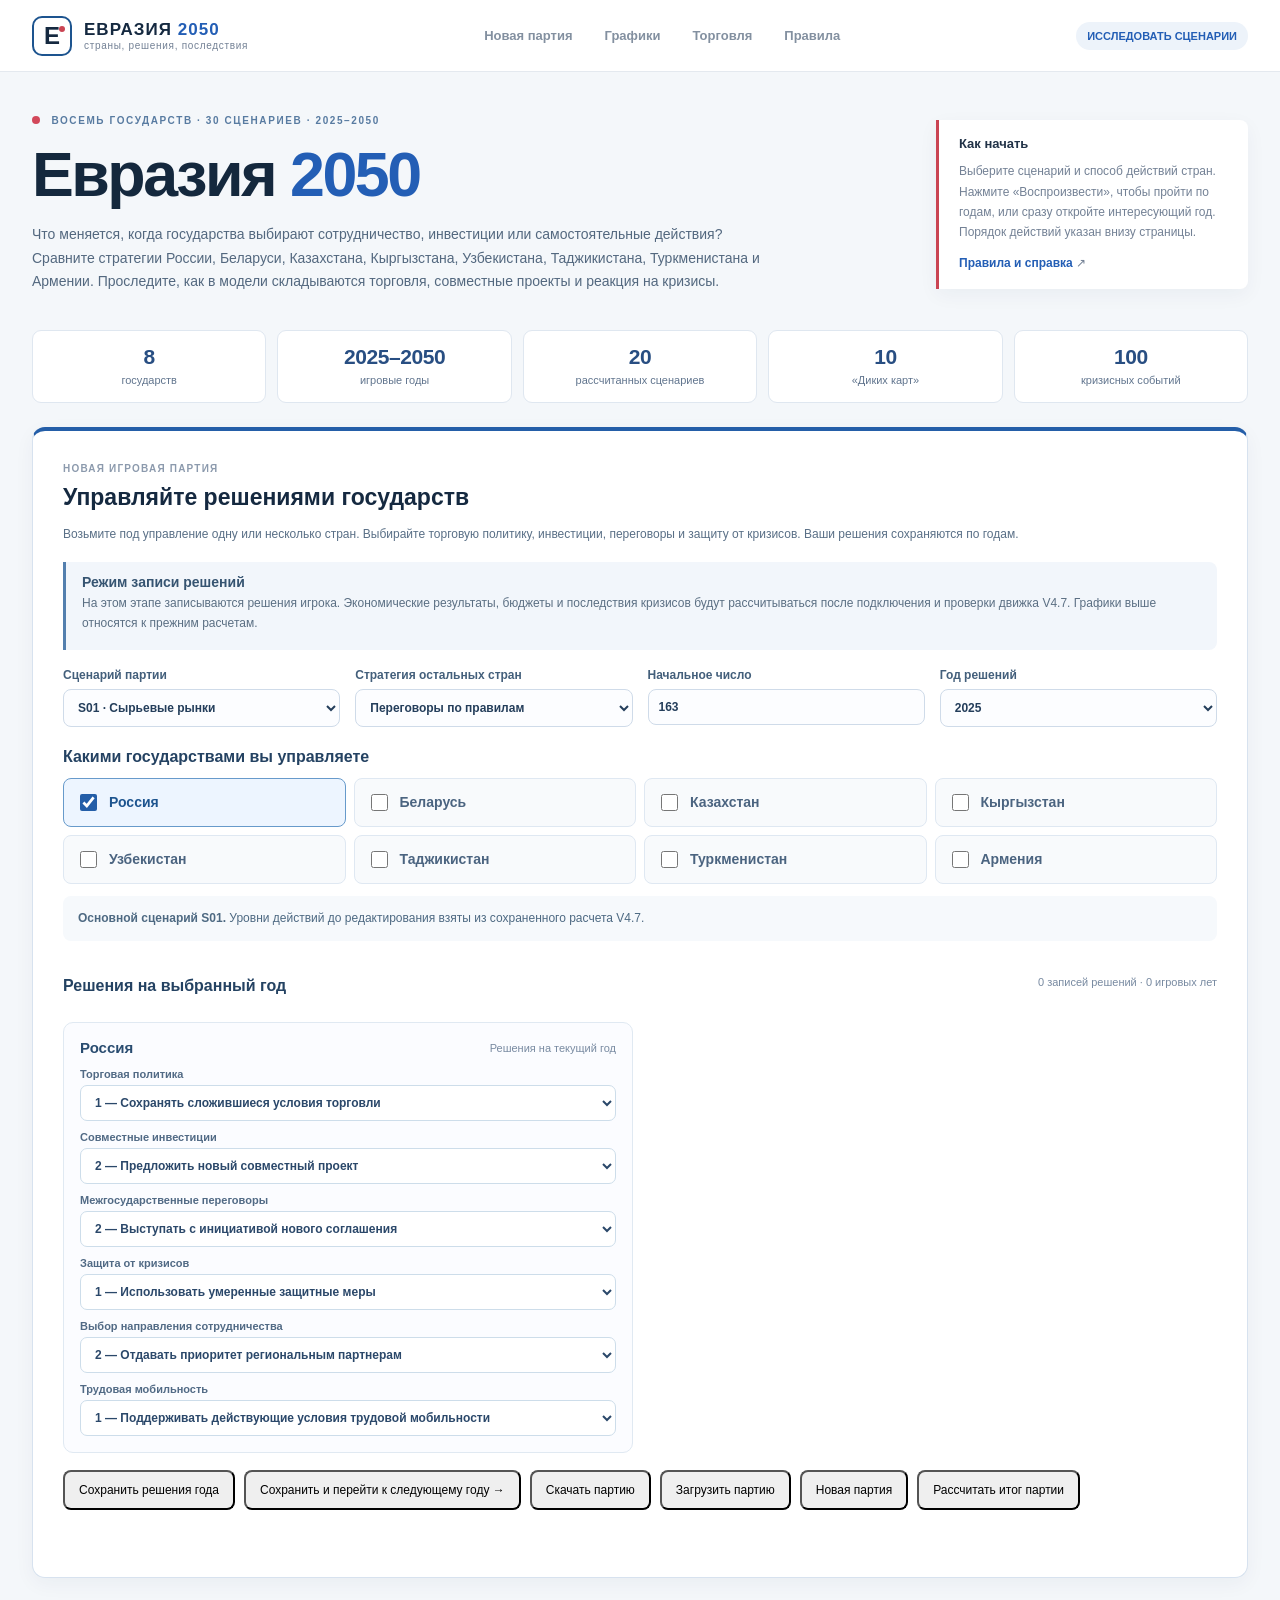
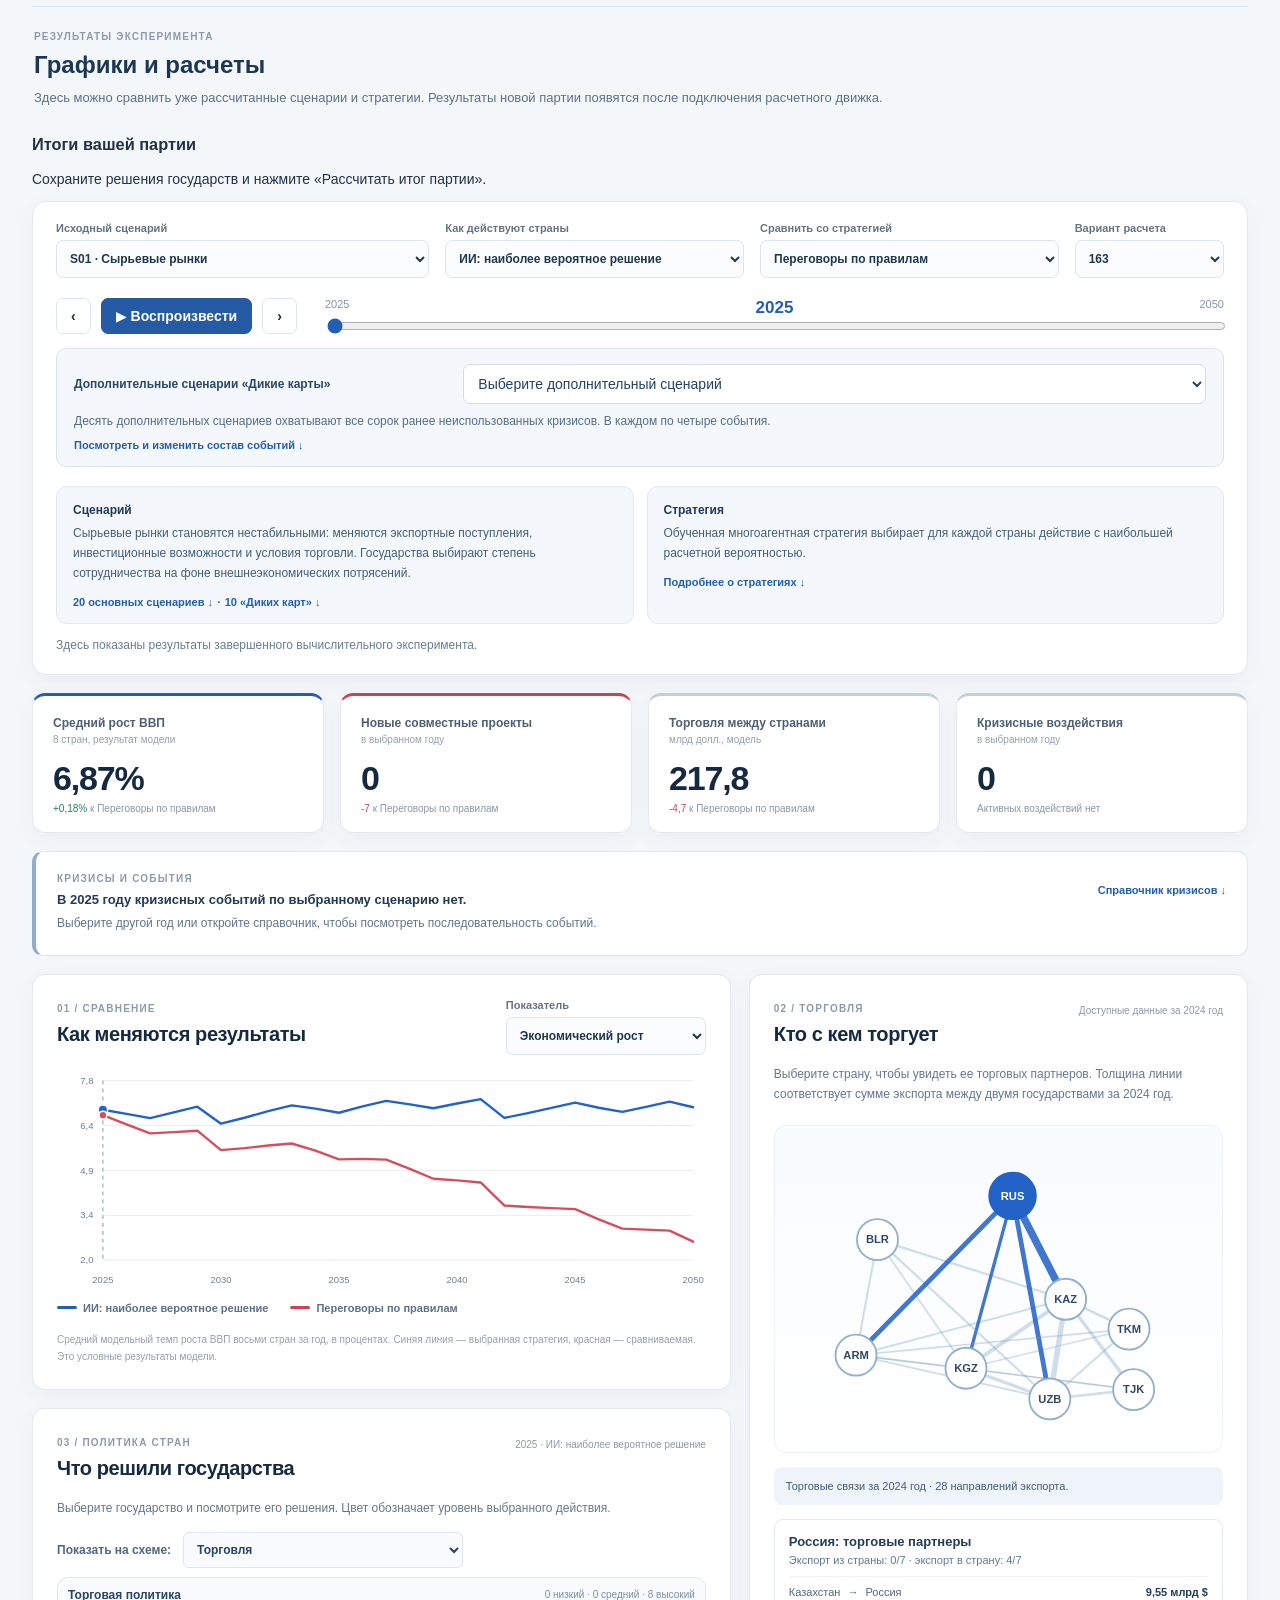
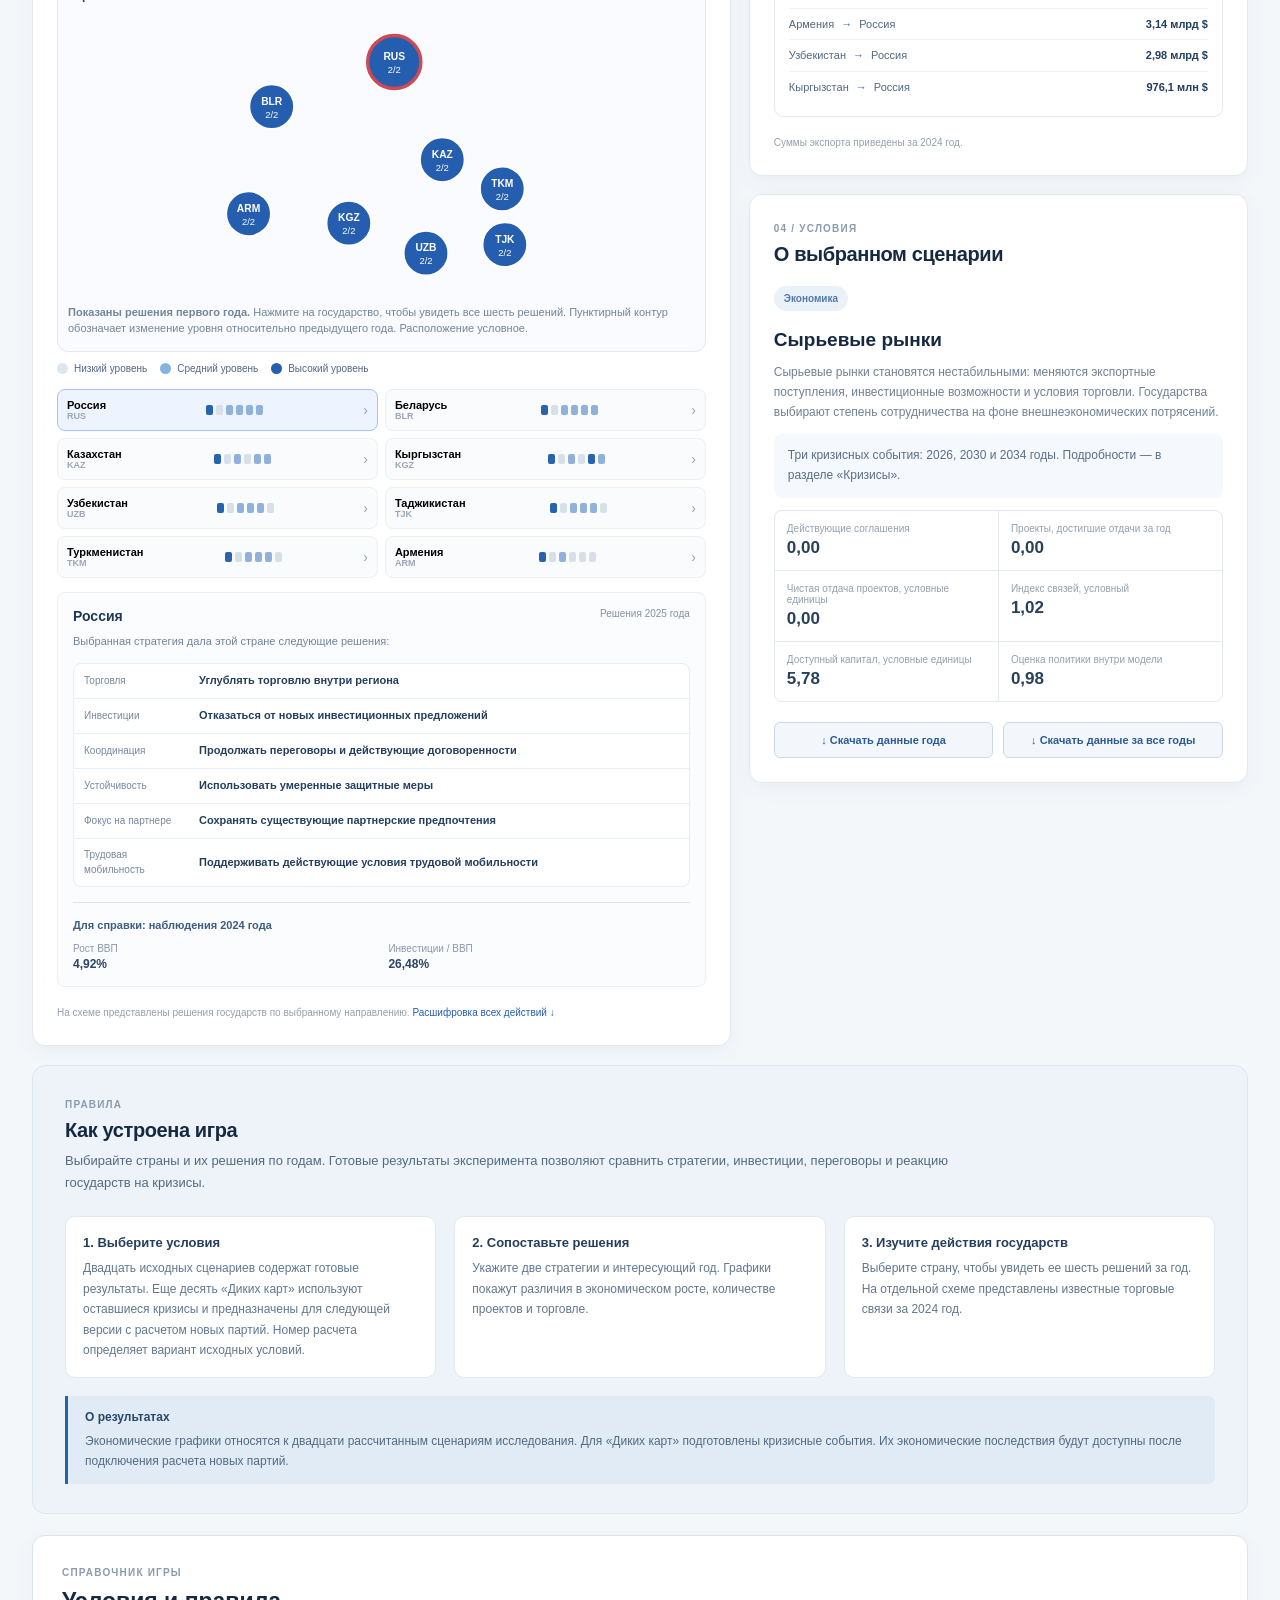
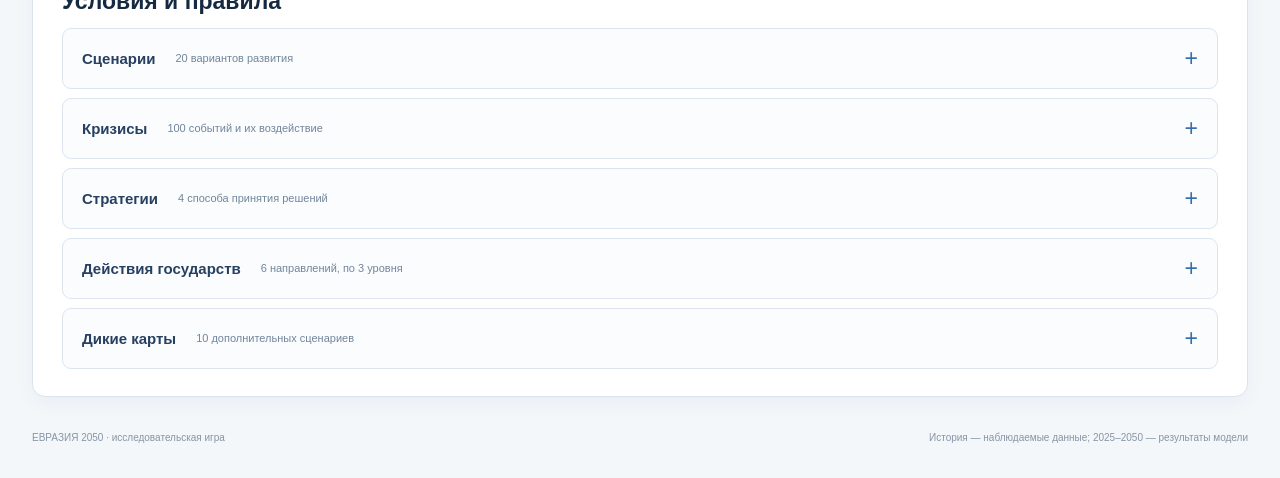
==== commit ae42cf6e: "Connect computed full-game outcomes and five-strategy comparison UI" ====
--- a/index.html
+++ b/index.html
@@ -43,7 +43,7 @@
         <button type="button" class="secondary" id="partyNext">Сохранить и перейти к следующему году →</button>
         <button type="button" class="secondary" id="partyExport">Скачать партию</button>
         <button type="button" class="secondary" id="partyImport">Загрузить партию</button>
-        <button type="button" class="secondary" id="partyNew">Новая партия</button>
+        <button type="button" class="secondary" id="partyNew">Новая партия</button><button type="button" class="primary" id="partyCalculate">Рассчитать итог партии</button>
         <input type="file" id="partyFile" accept="application/json,.json" hidden>
       </div>
       <p id="partyMessage" class="party-message" role="status" aria-live="polite"></p>
@@ -52,6 +52,18 @@
     <section id="results" class="results-heading">
       <span class="section-kicker">РЕЗУЛЬТАТЫ ЭКСПЕРИМЕНТА</span><h2>Графики и расчеты</h2>
       <p>Здесь можно сравнить уже рассчитанные сценарии и стратегии. Результаты новой партии появятся после подключения расчетного движка.</p>
+    </section>
+    <section id="partyResults" class="player-results" aria-label="Расчет игрока и сравнение стратегий">
+      <div class="player-result-intro"><h3>Итоги вашей партии</h3><p id="partyResultsStatus">Сохраните решения государств и нажмите «Рассчитать итог партии».</p></div>
+      <div id="partyResultsContent" hidden>
+        <div class="player-results-kpis" id="partyResultKpis"></div>
+        <div class="player-chart-toolbar"><label>Показатель <select id="partyResultMetric"></select></label></div>
+        <div id="partyResultChart" class="player-chart" role="img" aria-label="Изменение показателей партии по годам"></div>
+        <div class="player-result-table"><table><thead id="partyResultHead"></thead><tbody id="partyResultRows"></tbody></table></div>
+        <h4>Результаты государств</h4><div class="player-result-table"><table><thead id="partyCountryHead"></thead><tbody id="partyCountryRows"></tbody></table></div>
+        <p class="player-provenance">Сравнение рассчитано по правилам экономики V4.7 при одинаковых исходных условиях и кризисах. Для обученных стратегий использованы сохраненные решения исходного исследования; переговорная и нейтральная стратегии действуют по собственным правилам. Новые партии используют собственную воспроизводимую последовательность случайных отклонений.</p>
+        <button id="partyDownloadResults" type="button" class="secondary">Скачать результаты сравнения</button>
+      </div>
     </section>
     <section class="control-panel" aria-label="Настройки готовых результатов">
       <div class="controls-grid">
@@ -103,6 +115,6 @@
   </main>
   <footer><span>ЕВРАЗИЯ 2050 · исследовательская игра</span><span>История — наблюдаемые данные; 2025–2050 — результаты модели</span></footer>
 </div>
-<script src="assets/data.js"></script><script src="assets/model.js"></script><script src="assets/guide.js"></script><script src="assets/editorial_ru.js"></script><script src="assets/editorial_overrides.js"></script><script src="assets/wildcards.js"></script><script src="assets/app.js"></script><script src="assets/guide_ui.js"></script><script src="assets/party_core.js"></script><script src="assets/party_ui.js"></script>
+<script src="assets/data.js"></script><script src="assets/model.js"></script><script src="assets/guide.js"></script><script src="assets/editorial_ru.js"></script><script src="assets/editorial_overrides.js"></script><script src="assets/wildcards.js"></script><script src="assets/app.js"></script><script src="assets/guide_ui.js"></script><script src="assets/engine_bootstrap.js"></script><script src="assets/engine_v47.js"></script><script src="assets/party_core.js"></script><script src="assets/party_ui.js"></script><script src="assets/party_results.js"></script>
 </body>
 </html>
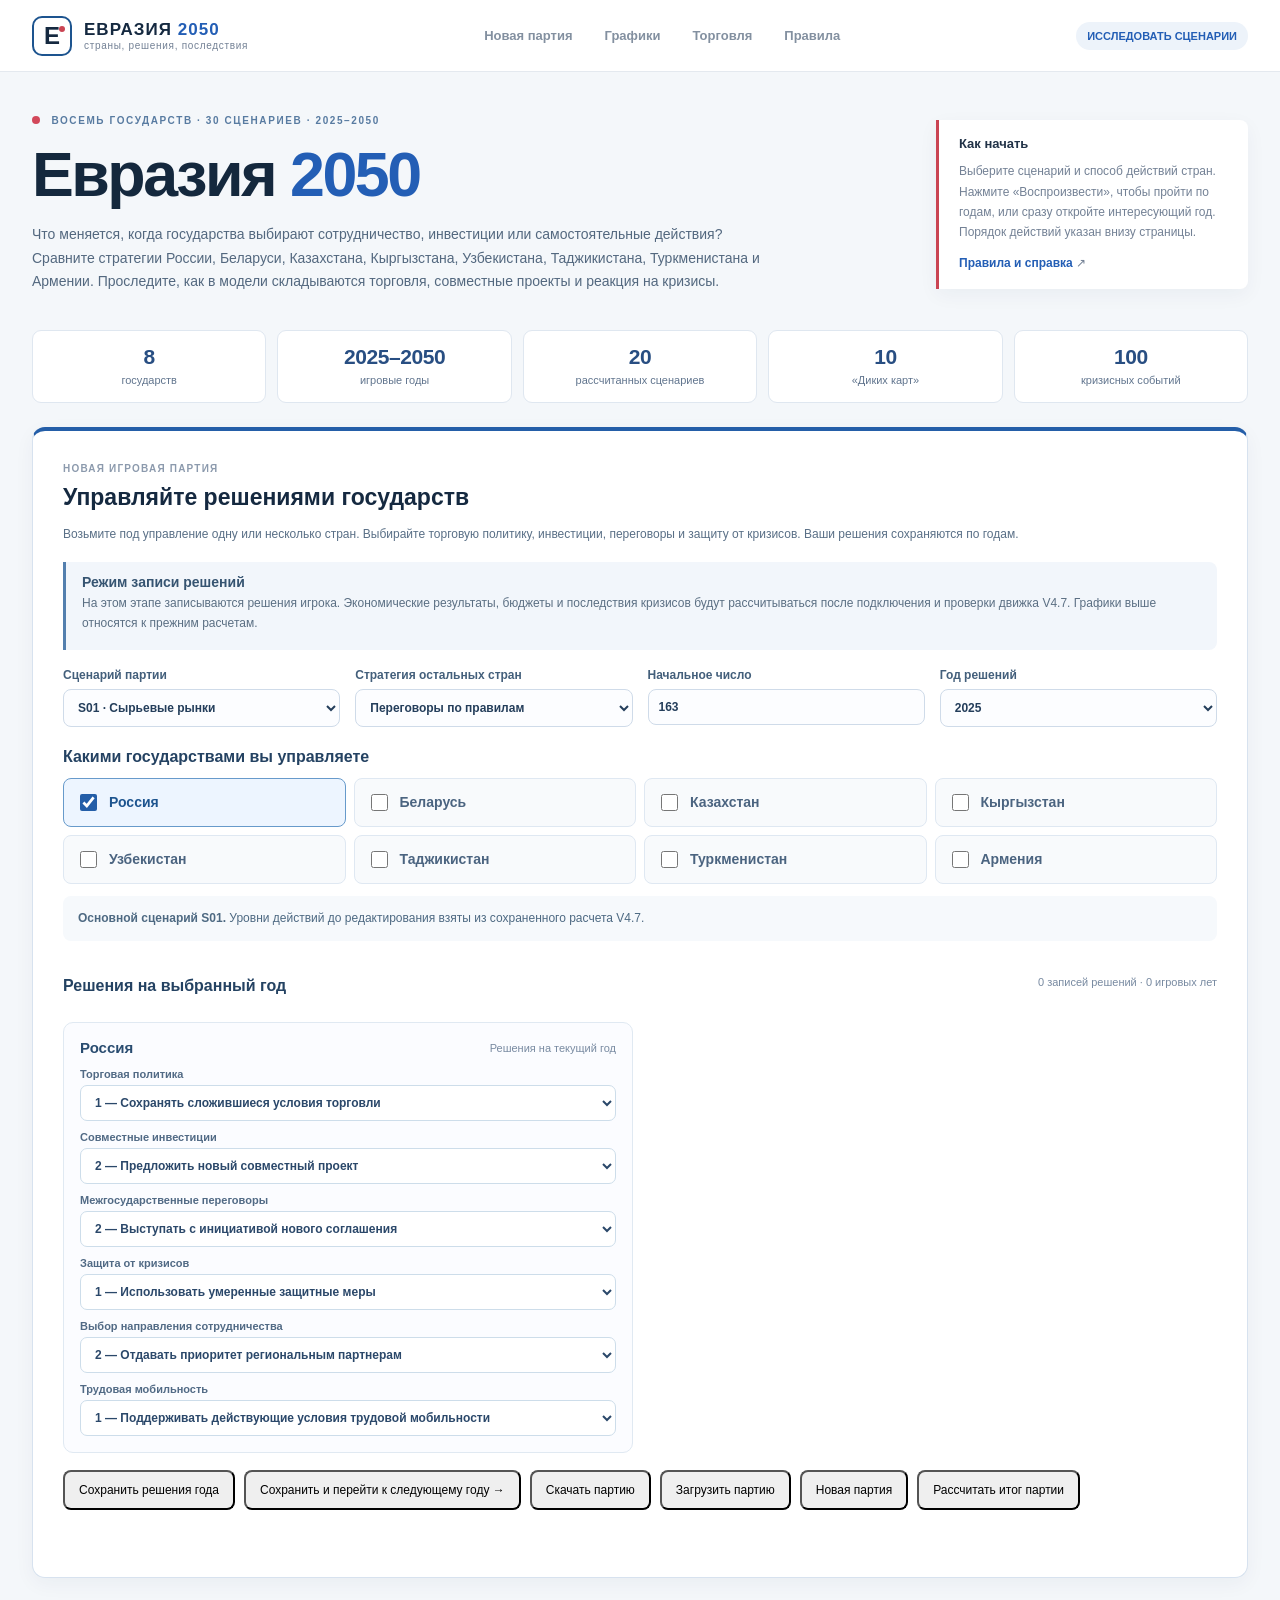
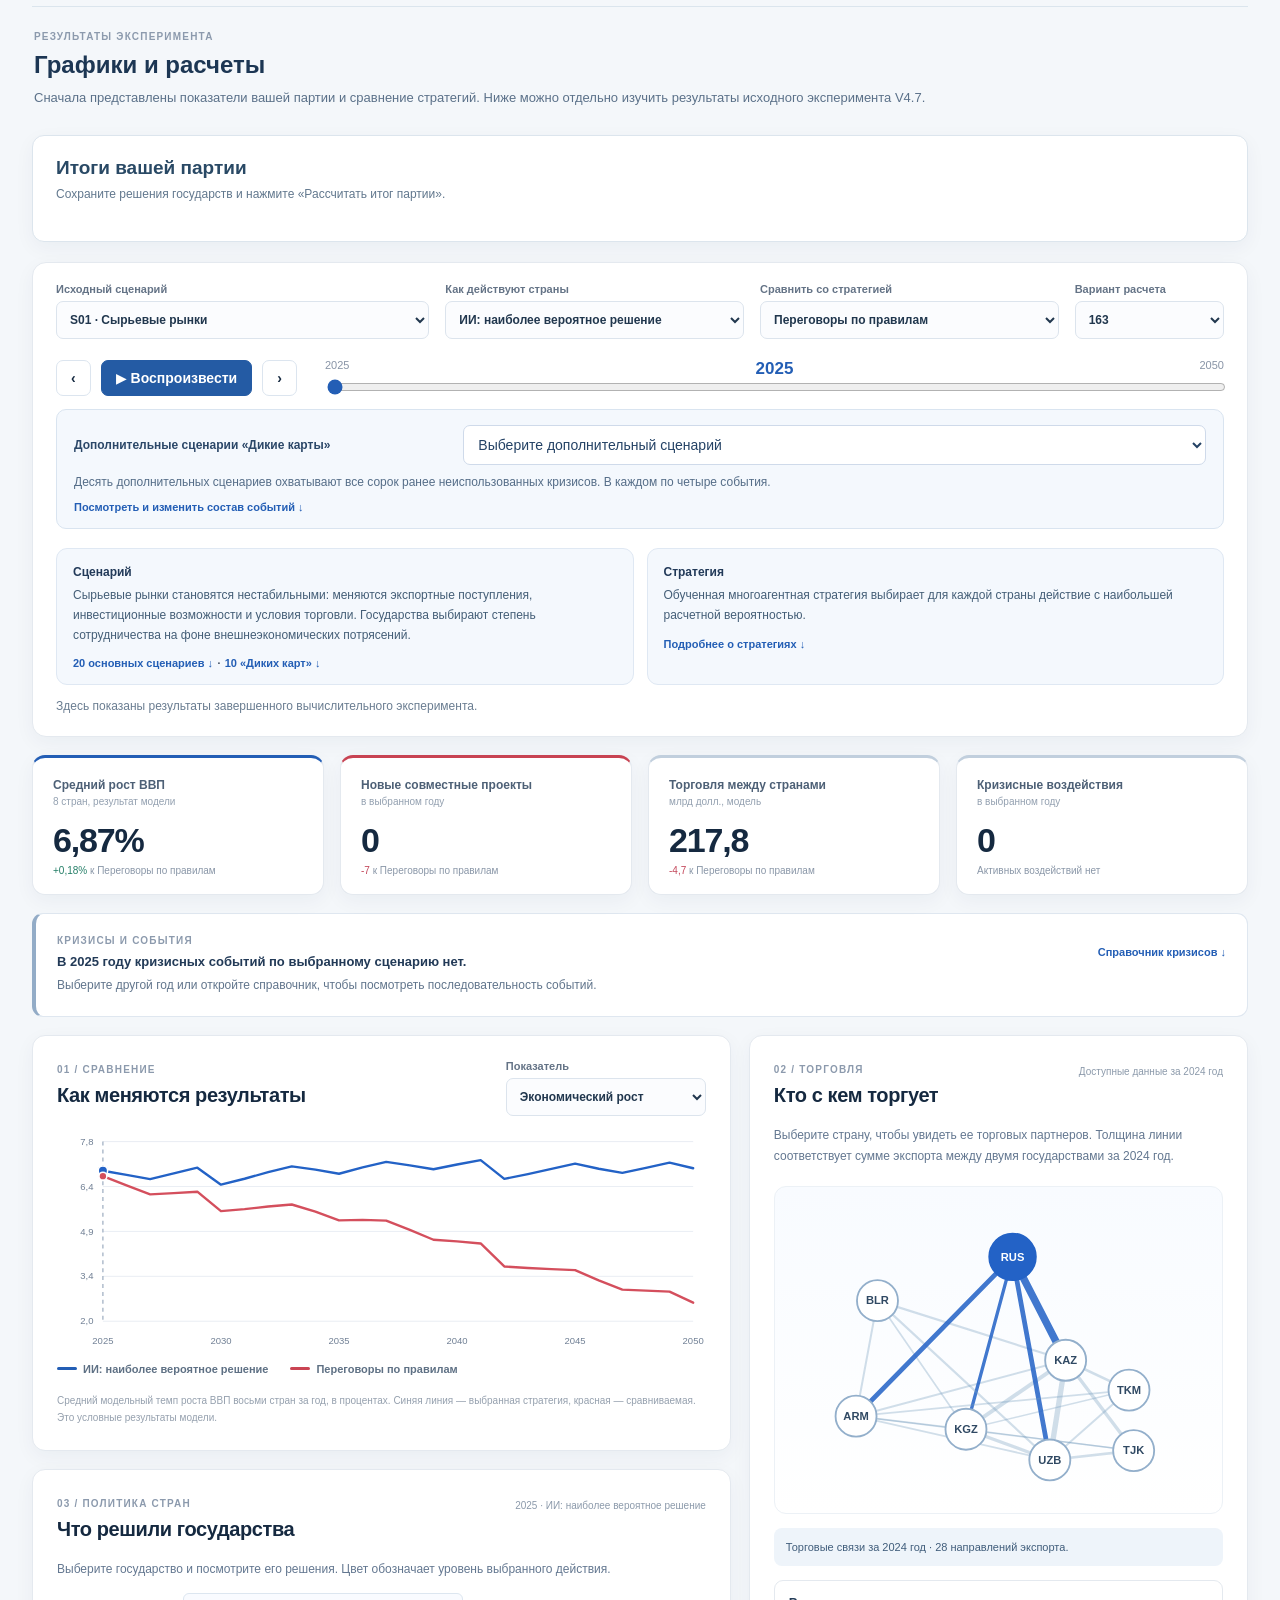
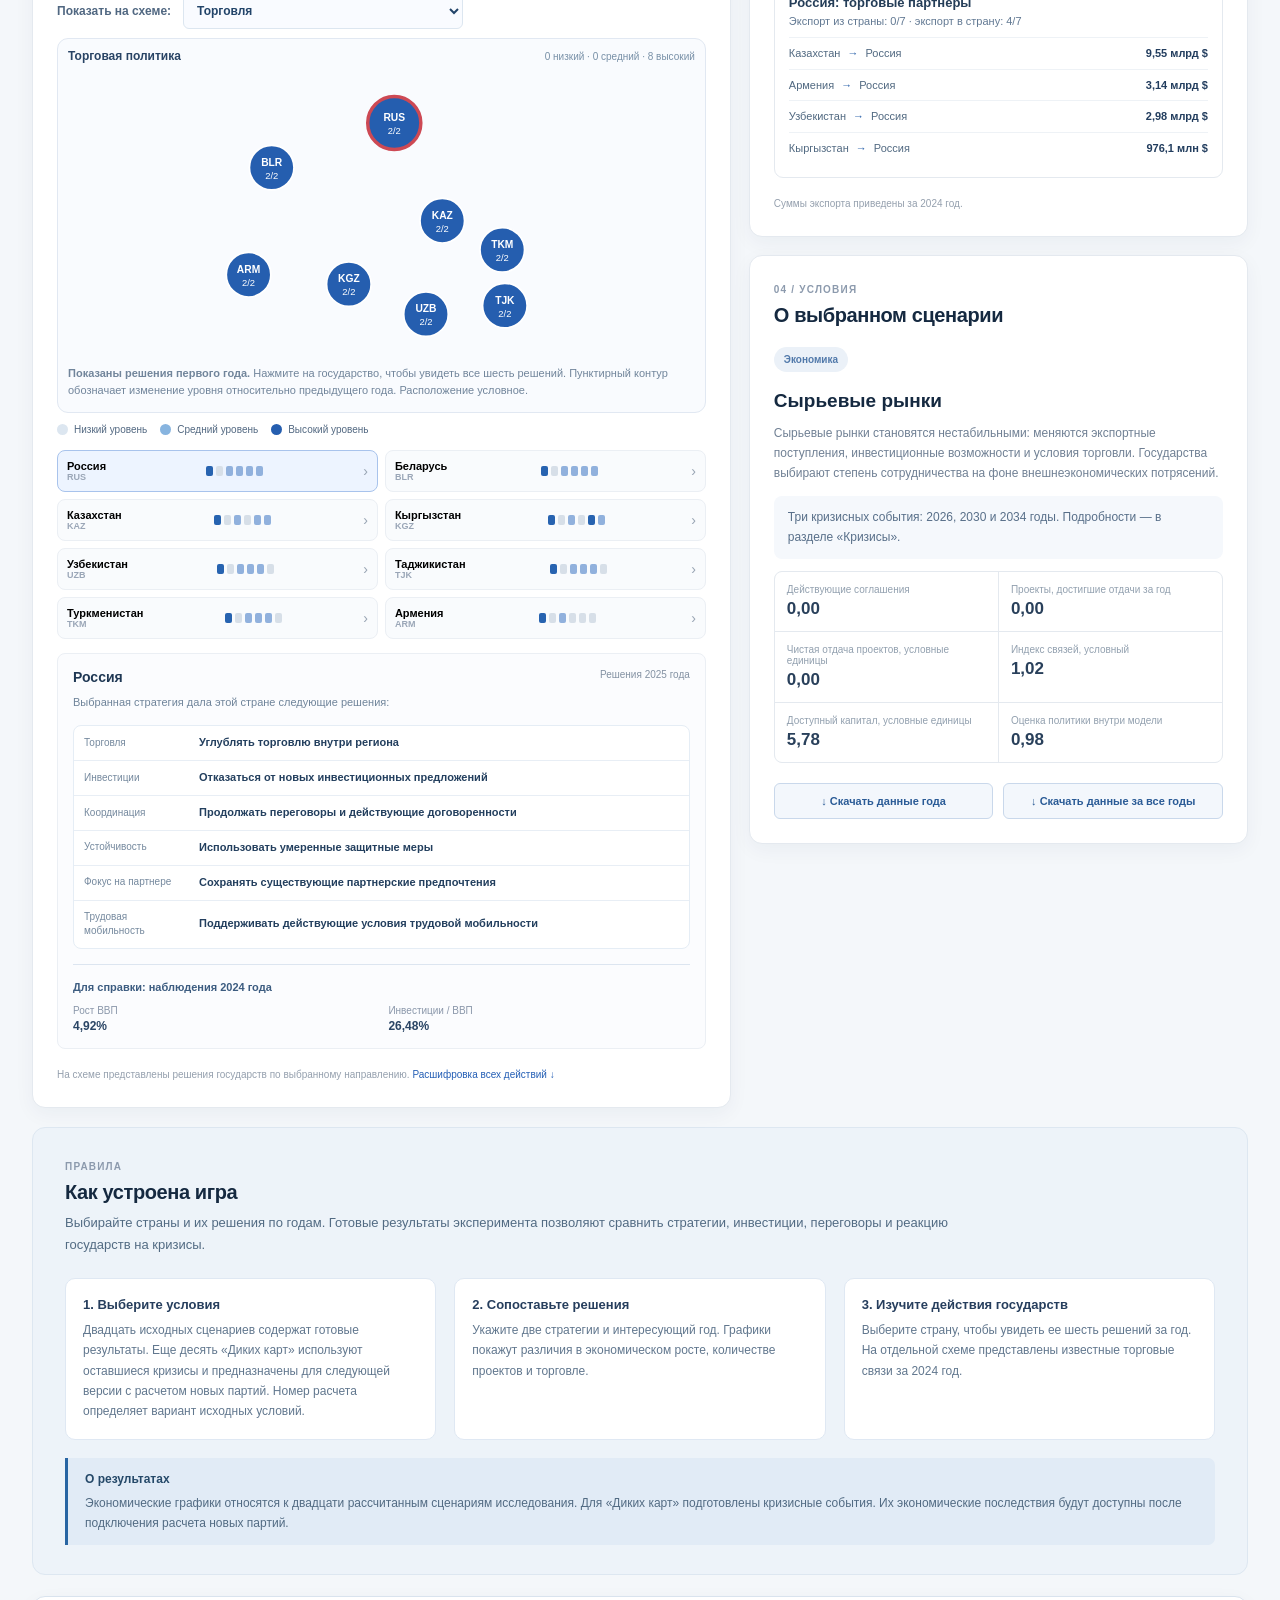
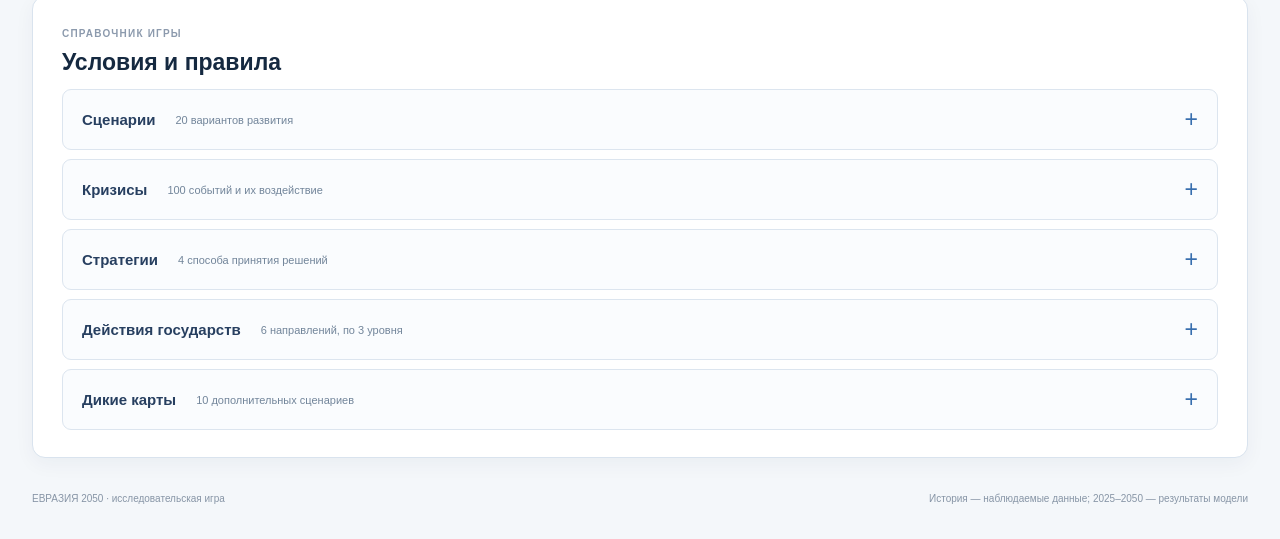
==== commit 4c3a2b00: "Update user guidance after adding live economic computation and 21-metric comparison" ====
--- a/index.html
+++ b/index.html
@@ -26,7 +26,7 @@
     <section id="party-planner" class="planner-panel">
       <div class="reference-heading"><span class="section-kicker">НОВАЯ ИГРОВАЯ ПАРТИЯ</span><h2>Управляйте решениями государств</h2>
         <p>Возьмите под управление одну или несколько стран. Выбирайте торговую политику, инвестиции, переговоры и защиту от кризисов. Ваши решения сохраняются по годам.</p></div>
-      <div class="party-notice"><strong>Режим записи решений</strong><p id="partyNotComputed">Вы можете составить и сохранить партию. Расчет ее экономических последствий будет добавлен после проверки игрового движка.</p></div>
+      <div class="party-notice"><strong>Режим записи решений</strong><p id="partyNotComputed">Сохраните решения хотя бы одного года и нажмите «Рассчитать итог партии». Игра вычислит показатели до 2050 года и сравнит вашу стратегию с контрольными.</p></div>
       <div class="party-setup">
         <label>Сценарий партии<select id="partyScenario"></select></label>
         <label>Стратегия остальных стран<select id="partyPolicy"></select></label>
@@ -51,7 +51,7 @@
 
     <section id="results" class="results-heading">
       <span class="section-kicker">РЕЗУЛЬТАТЫ ЭКСПЕРИМЕНТА</span><h2>Графики и расчеты</h2>
-      <p>Здесь можно сравнить уже рассчитанные сценарии и стратегии. Результаты новой партии появятся после подключения расчетного движка.</p>
+      <p>Сначала представлены показатели вашей партии и сравнение стратегий. Ниже можно отдельно изучить результаты исходного эксперимента V4.7.</p>
     </section>
     <section id="partyResults" class="player-results" aria-label="Расчет игрока и сравнение стратегий">
       <div class="player-result-intro"><h3>Итоги вашей партии</h3><p id="partyResultsStatus">Сохраните решения государств и нажмите «Рассчитать итог партии».</p></div>
--- a/assets/styles.css
+++ b/assets/styles.css
@@ -185,3 +185,37 @@
 .editor-help p{font-size:12px;color:#536c84;line-height:1.6;margin:0}
 @media(max-width:800px){.game-facts{grid-template-columns:repeat(3,minmax(0,1fr))}.reference-accordion>summary{padding:14px 13px;flex-wrap:wrap}}
 @media(max-width:540px){.game-facts{grid-template-columns:repeat(2,minmax(0,1fr))}.reference-accordion>summary small{width:100%;margin:0}.reference-accordion>.reference-content{padding:11px 10px 16px}}
+
+/* Результаты новой партии: прозрачное сравнение со стратегиями V4.7 */
+.player-results{background:#fff;border:1px solid #dce5ed;border-radius:12px;padding:21px 23px;margin-bottom:20px;box-shadow:var(--shadow)}
+.player-result-intro{margin-bottom:16px}
+.player-result-intro h3{font-size:19px;color:#294965;margin:0 0 6px}
+.player-result-intro p{margin:0;font-size:12px;color:#62788e;line-height:1.6}
+.player-results-kpis{display:grid;grid-template-columns:repeat(4,minmax(0,1fr));gap:11px;margin:14px 0 20px}
+.player-kpi{display:flex;flex-direction:column;justify-content:center;gap:8px;padding:15px;background:#f2f7fc;border:1px solid #dce8f2;border-radius:9px}
+.player-kpi span{font-size:11px;line-height:1.4;color:#607891}
+.player-kpi strong{font-size:19px;font-weight:800;color:#285888}
+.player-chart-toolbar{display:flex;justify-content:flex-start;gap:12px;margin:10px 0}
+.player-chart-toolbar label{font-size:12px;color:#405a76;font-weight:700;display:flex;align-items:center;gap:10px}
+.player-chart-toolbar select{border:1px solid #cbdbe9;background:#fff;border-radius:7px;padding:9px 12px;color:#2b4c6e;max-width:min(100%,490px)}
+.player-chart{overflow:hidden;padding:10px;background:#fbfdff;border-radius:8px;border:1px solid #e1e9f2}
+.player-chart-title{font-size:12px;font-weight:700;color:#405e7b;margin:4px 0 10px}
+.player-chart svg{width:100%;height:auto;display:block;max-height:360px}
+.player-chart-legend{display:flex;flex-wrap:wrap;gap:9px 19px;margin:13px 6px 2px;font-size:11px;color:#4d627a}
+.player-chart-legend span{display:flex;align-items:center;gap:7px}
+.player-chart-legend i{height:9px;width:17px;border-radius:8px;display:block}
+.player-result-table{overflow-x:auto;border:1px solid #e0e8f1;border-radius:9px;margin:14px 0 21px}
+.player-result-table table{width:100%;min-width:750px;border-collapse:collapse;font-size:11px}
+.player-result-table th,.player-result-table td{padding:10px 12px;border-bottom:1px solid #e7edf4;text-align:right;vertical-align:middle;color:#48617c;white-space:normal}
+.player-result-table tr:last-child th,.player-result-table tr:last-child td{border-bottom:0}
+.player-result-table th:first-child{text-align:left;min-width:200px}
+.player-result-table thead th{background:#edf3fa;color:#2e4b70;font-weight:800;font-size:10px}
+.player-result-table tbody tr:nth-child(even){background:#fafcff}
+.player-result-table .player-cell{font-weight:750;color:#23588d;background:#f3f8ff}
+.player-result-table .metric-winner{box-shadow:inset 0 -2px #91b9da}
+.player-result-table small{font-size:9px;color:#7890a4}
+.player-results h4{font-size:15px;color:#38566f;margin:21px 0 5px}
+.player-provenance{font-size:11px;line-height:1.65;color:#647b91;margin:13px 0 14px}
+#partyDownloadResults{margin-top:2px}
+@media(max-width:950px){.player-results-kpis{grid-template-columns:repeat(2,minmax(0,1fr))}}
+@media(max-width:560px){.player-results{padding:15px 12px}.player-results-kpis{grid-template-columns:1fr 1fr}.player-kpi{padding:11px}.player-kpi strong{font-size:16px}.player-chart-toolbar label{flex-direction:column;align-items:flex-start}.player-chart-toolbar select{max-width:100%;width:100%}}
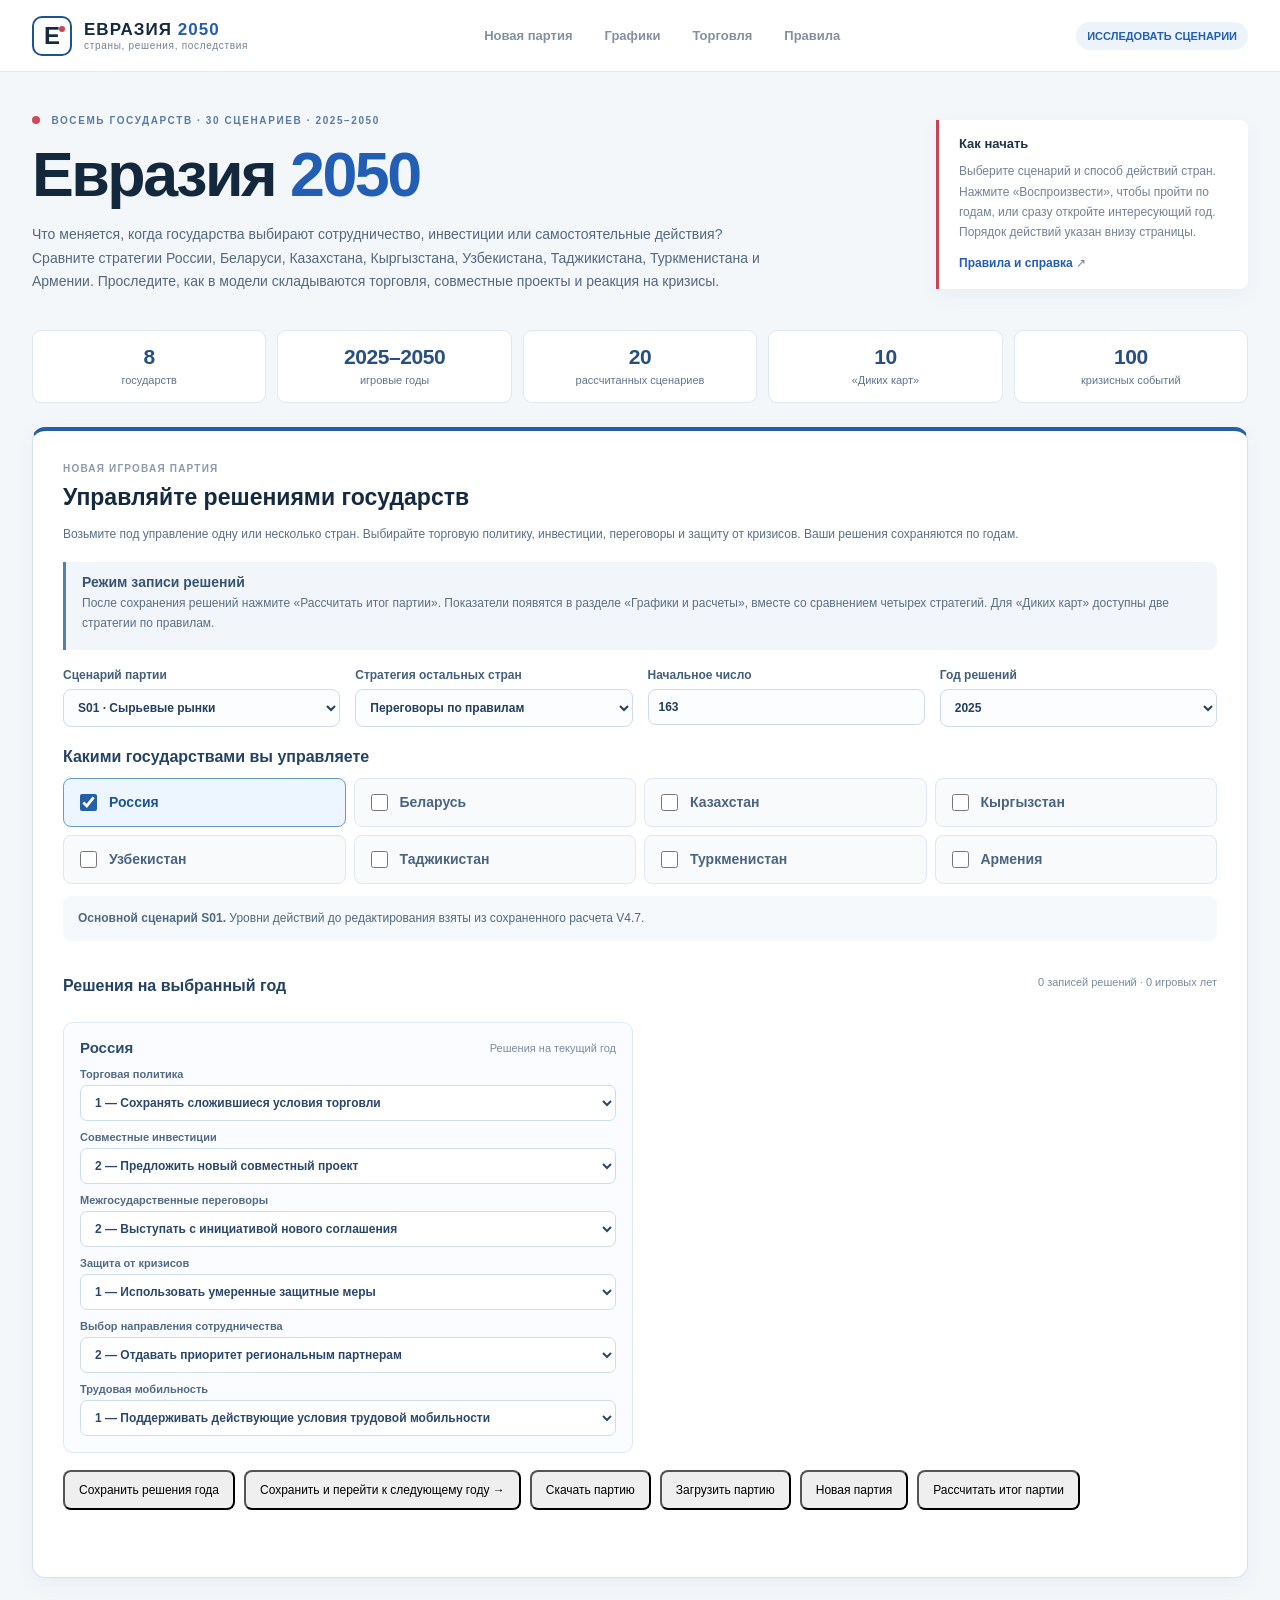
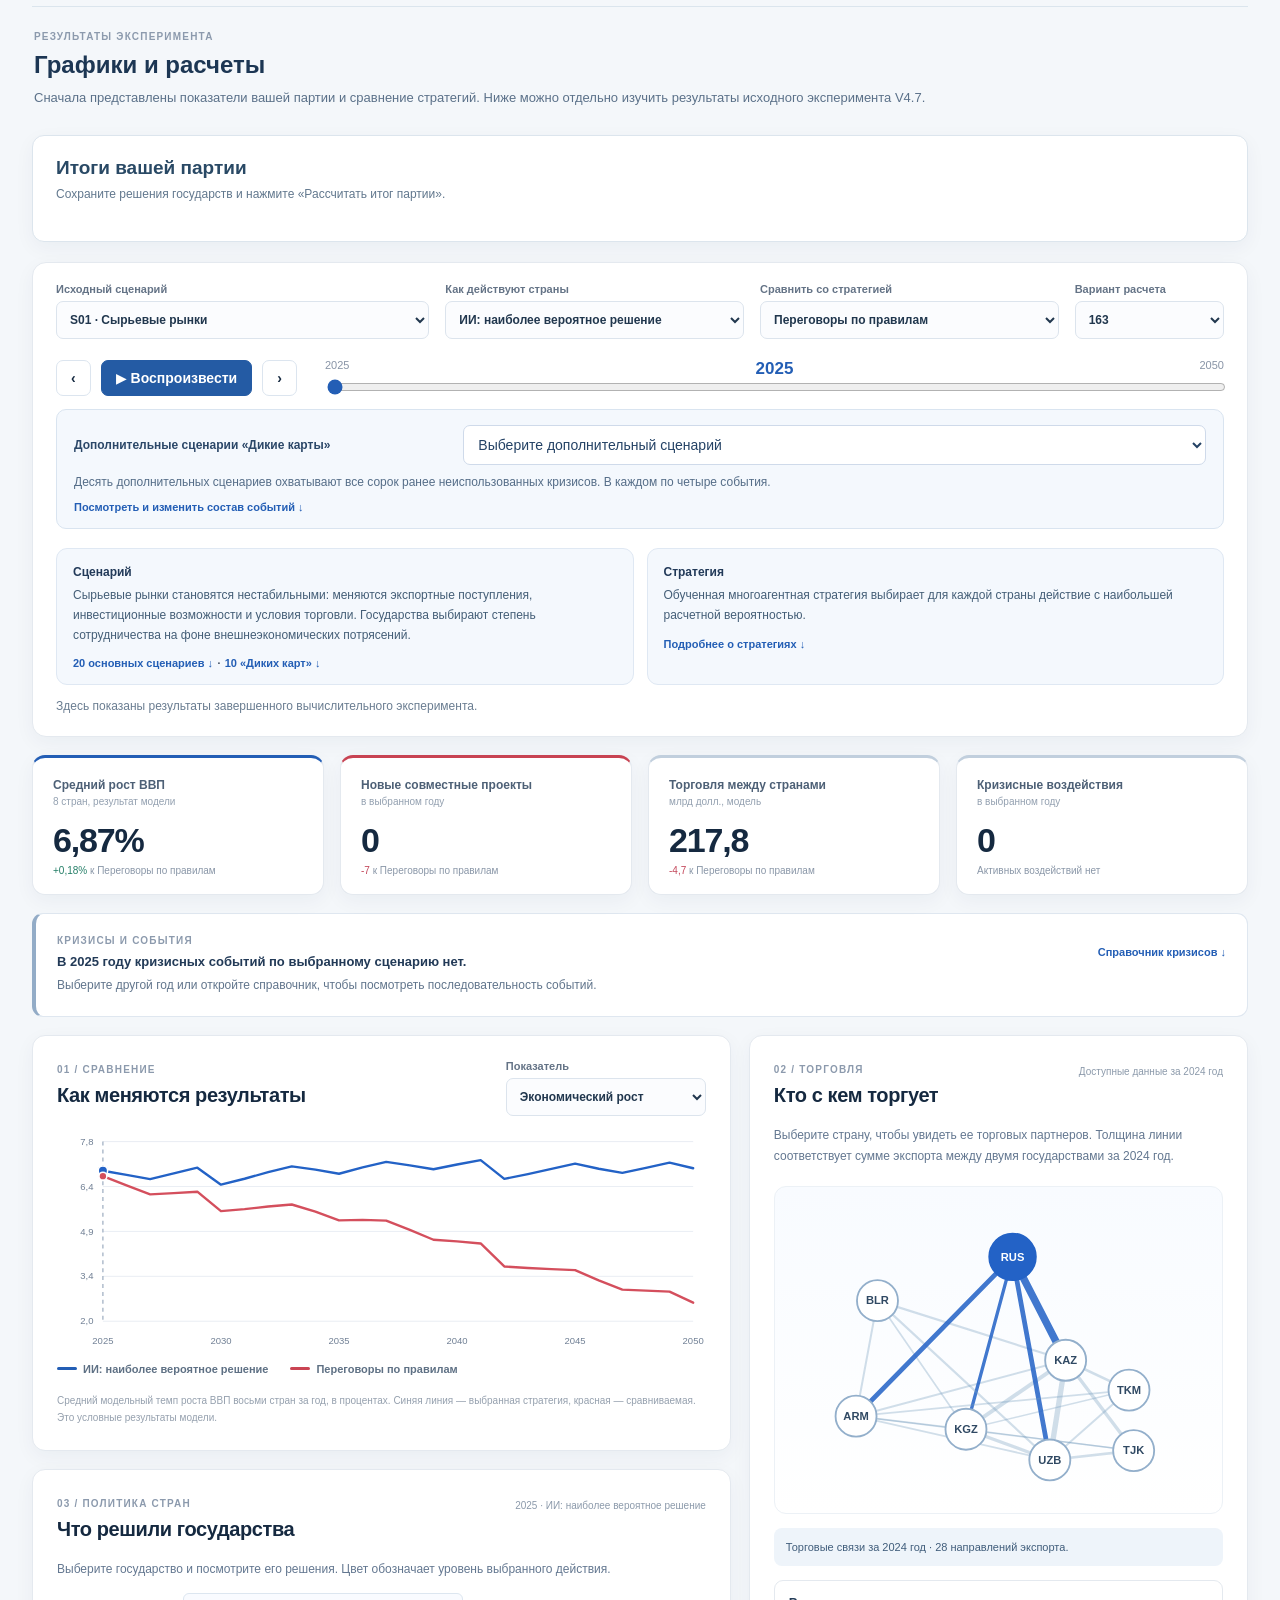
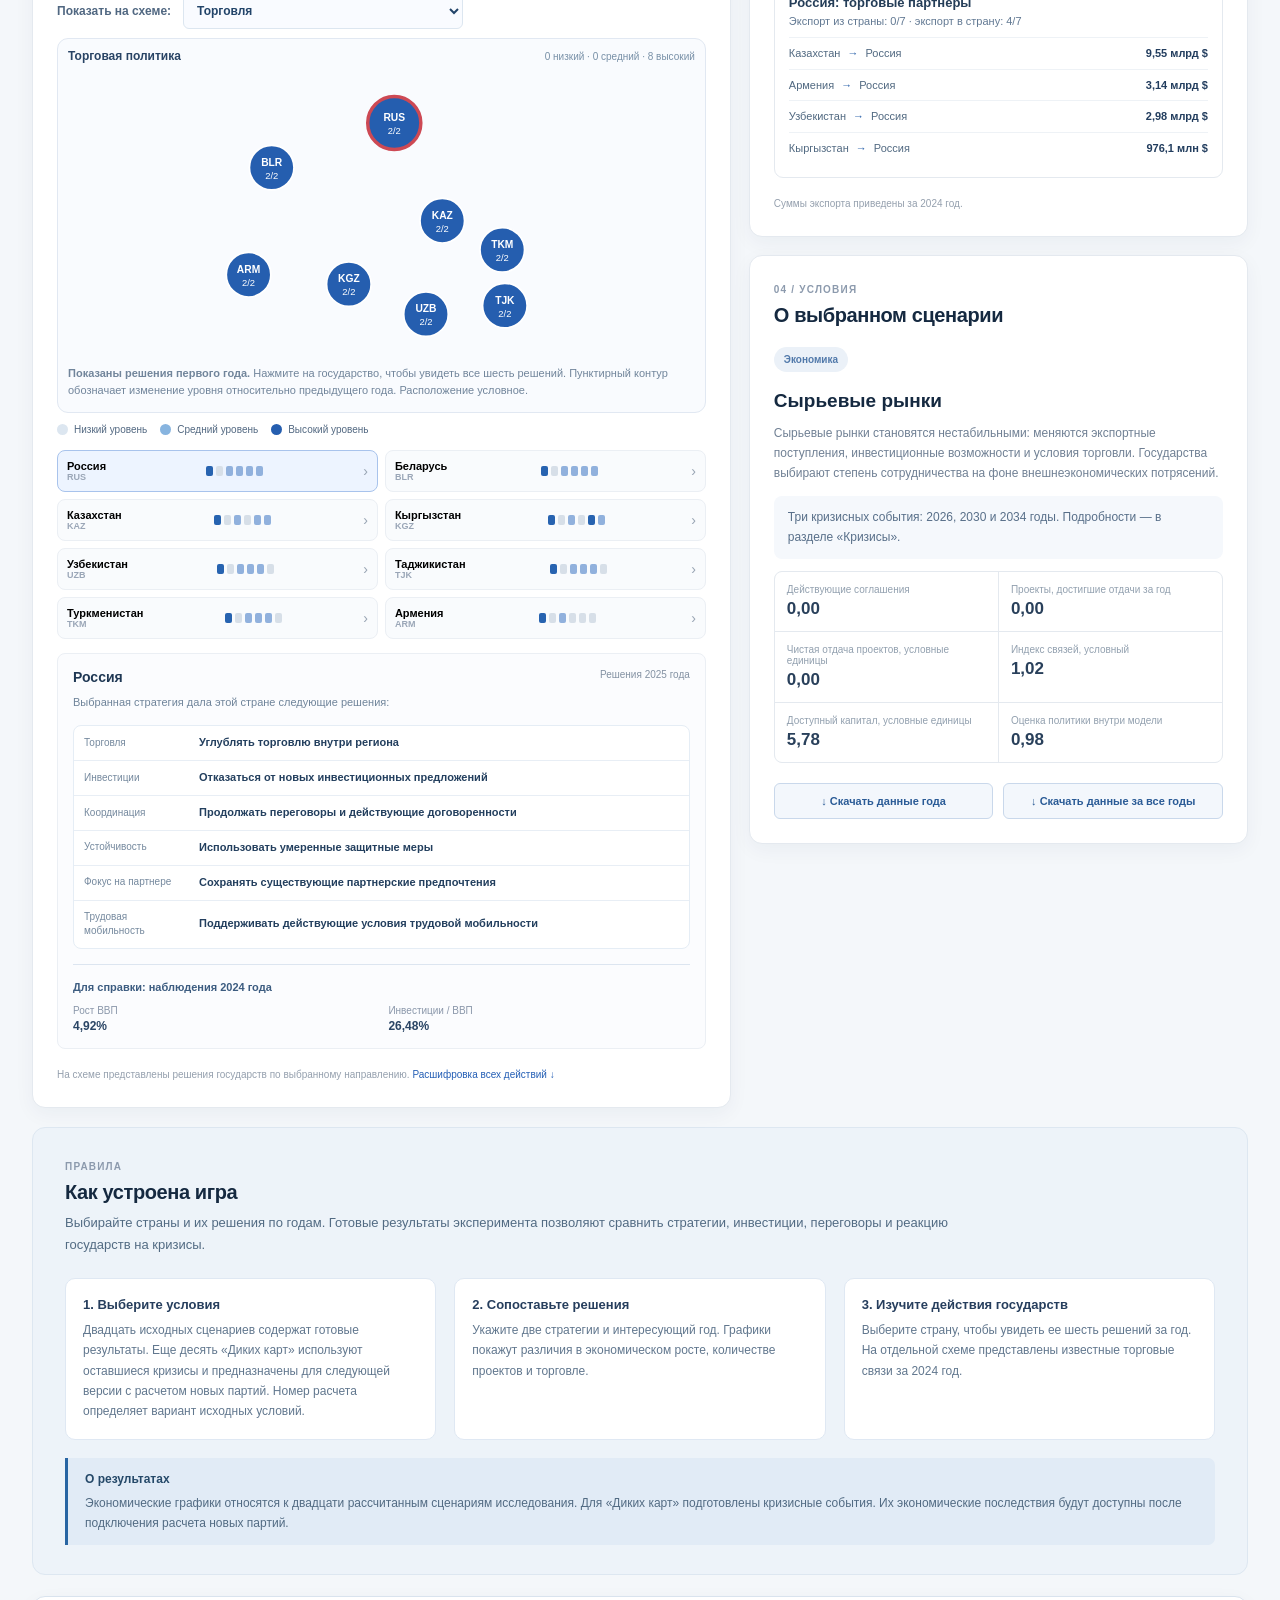
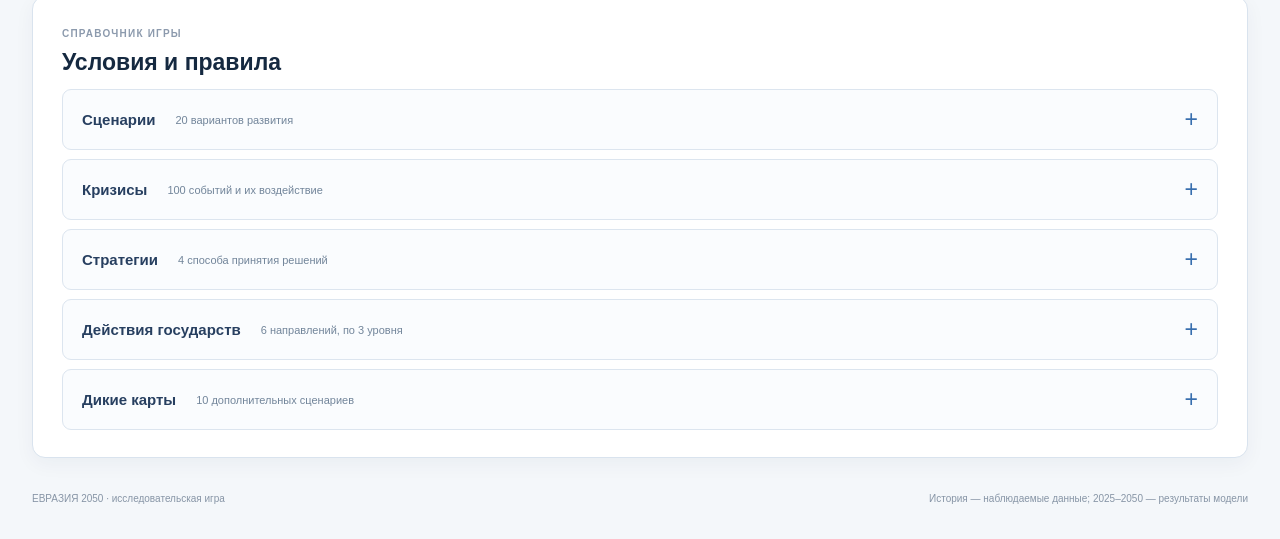
==== commit 310b6288: "Explain model-based final player rank and independent metric comparison" ====
--- a/index.html
+++ b/index.html
@@ -61,7 +61,7 @@
         <div id="partyResultChart" class="player-chart" role="img" aria-label="Изменение показателей партии по годам"></div>
         <div class="player-result-table"><table><thead id="partyResultHead"></thead><tbody id="partyResultRows"></tbody></table></div>
         <h4>Результаты государств</h4><div class="player-result-table"><table><thead id="partyCountryHead"></thead><tbody id="partyCountryRows"></tbody></table></div>
-        <p class="player-provenance">Сравнение рассчитано по правилам экономики V4.7 при одинаковых исходных условиях и кризисах. Для обученных стратегий использованы сохраненные решения исходного исследования; переговорная и нейтральная стратегии действуют по собственным правилам. Новые партии используют собственную воспроизводимую последовательность случайных отклонений.</p>
+        <p class="player-provenance">Сравнение рассчитано по правилам экономики V4.7 при одинаковых исходных условиях и кризисах. Для обученных стратегий использованы сохраненные решения исходного исследования; переговорная и нейтральная стратегии действуют по собственным правилам. Место в таблице определяется средней оценкой решений в модели; остальные показатели сравниваются отдельно. Новые партии используют собственную воспроизводимую последовательность случайных отклонений.</p>
         <button id="partyDownloadResults" type="button" class="secondary">Скачать результаты сравнения</button>
       </div>
     </section>
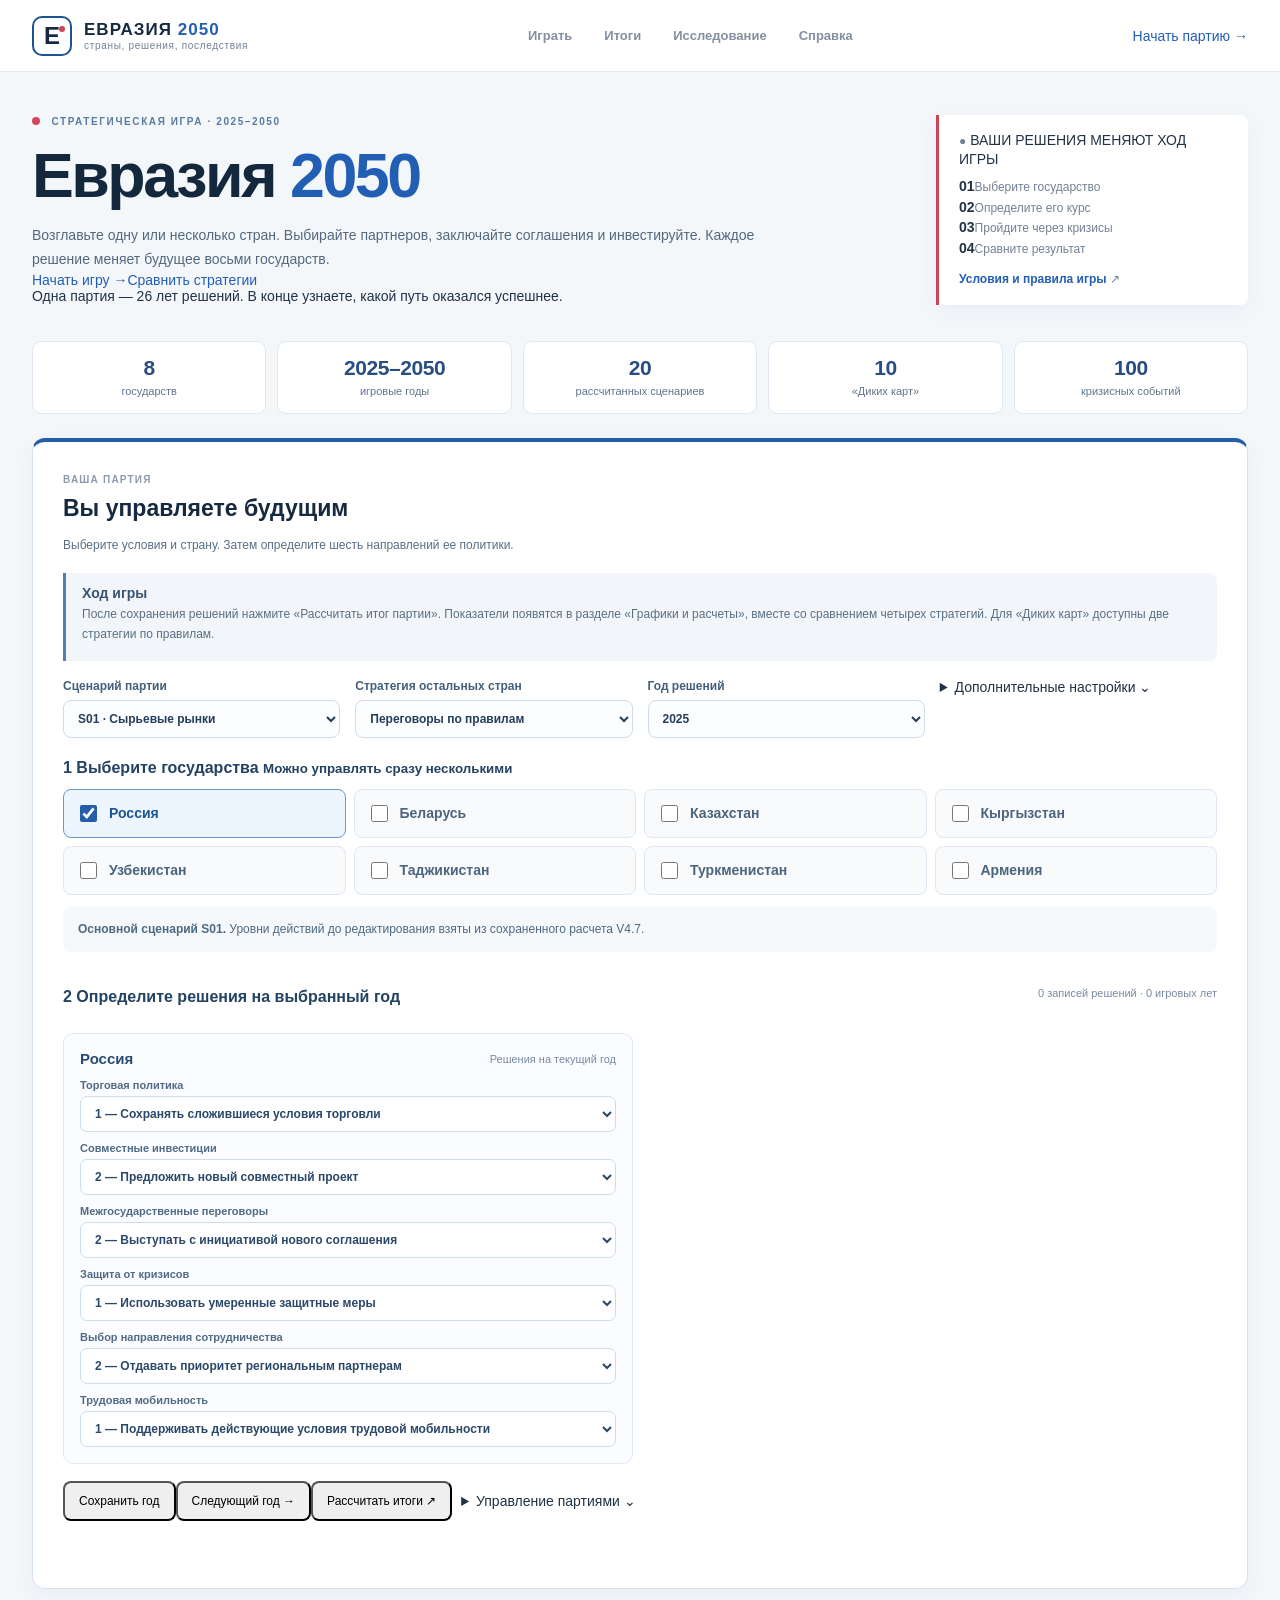
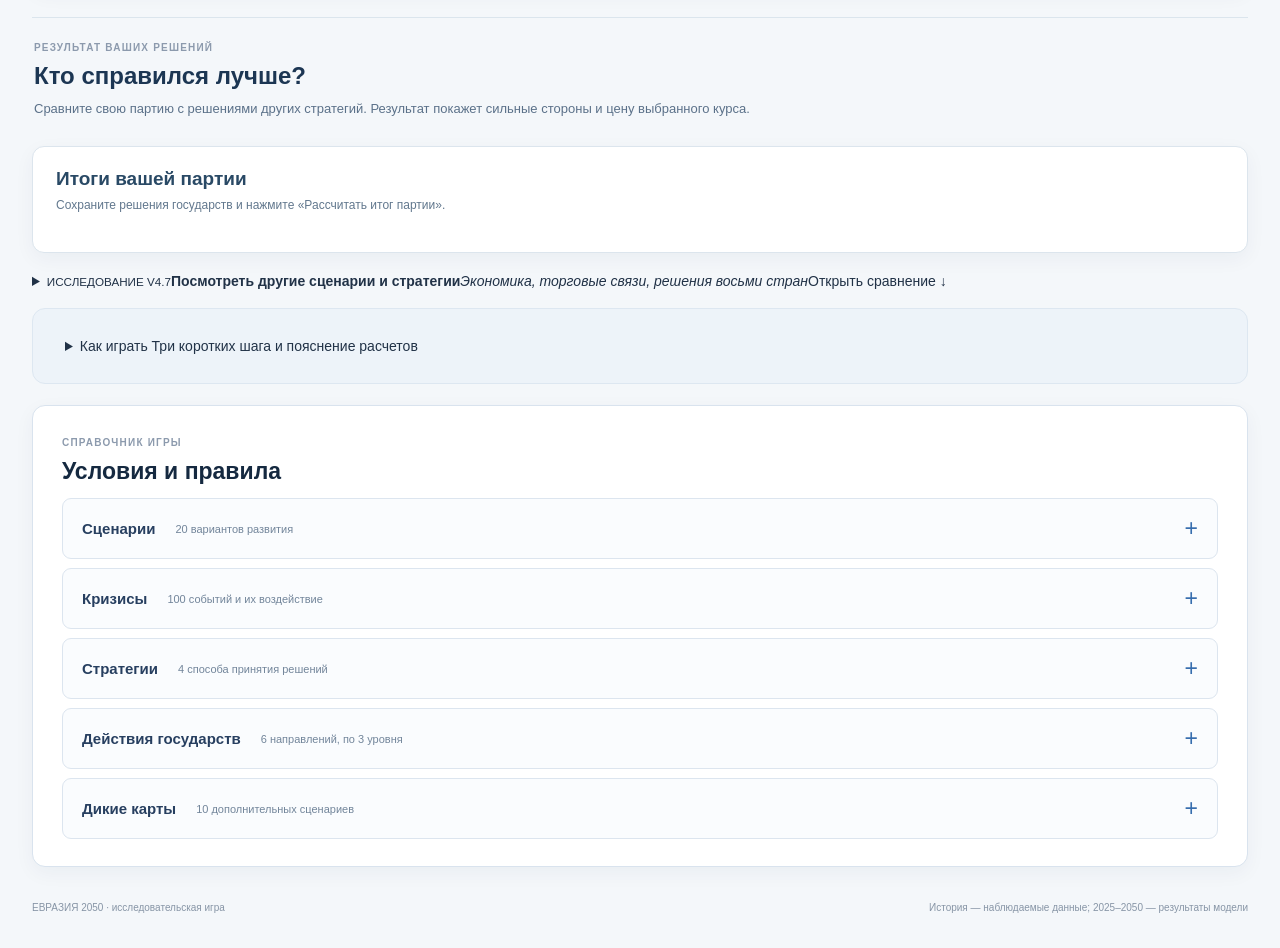
==== commit 4d4a5c3d: "Redesign public game: strong entry, compact decision flow, collapsible archive and accessible result" ====
--- a/index.html
+++ b/index.html
@@ -4,19 +4,26 @@
 <meta charset="utf-8"><meta name="viewport" content="width=device-width, initial-scale=1"><meta name="color-scheme" content="light">
 <title>Евразия 2050 — исследуйте решения восьми государств</title>
 <meta name="description" content="Евразия 2050: восемь государств, двадцать рассчитанных сценариев и десять дополнительных сочетаний кризисов. Торговля, инвестиции, переговоры и последствия решений.">
-<link rel="stylesheet" href="assets/styles.css">
+<link rel="stylesheet" href="assets/styles.css"><link rel="stylesheet" href="assets/ux_v2.css">
 </head>
 <body>
 <div id="root" class="shell">
   <header class="topbar">
     <a class="brand" href="./index.html" aria-label="Евразия 2050 — главная"><span class="brand-mark">Е<span class="brand-dot"></span></span><span><strong>ЕВРАЗИЯ <b>2050</b></strong><small>страны, решения, последствия</small></span></a>
-    <nav class="topnav" aria-label="Разделы"><a href="#party-planner">Новая партия</a><a href="#results">Графики</a><a href="#countries">Торговля</a><a href="#reference">Правила</a></nav>
-    <span class="version">ИССЛЕДОВАТЬ СЦЕНАРИИ</span>
+    <nav class="topnav" aria-label="Разделы"><a href="#party-planner">Играть</a><a href="#results">Итоги</a><a href="#archive-results" data-ux-open="archive-results">Исследование</a><a href="#reference">Справка</a></nav>
+    <a class="header-play" href="#party-planner">Начать партию <span aria-hidden="true">→</span></a>
   </header>
   <main id="experiment">
     <section class="intro">
-      <div><div class="eyebrow"><span class="pulse"></span> ВОСЕМЬ ГОСУДАРСТВ · 30 СЦЕНАРИЕВ · 2025–2050</div><h1>Евразия <em>2050</em></h1><p>Что меняется, когда государства выбирают сотрудничество, инвестиции или самостоятельные действия? Сравните стратегии России, Беларуси, Казахстана, Кыргызстана, Узбекистана, Таджикистана, Туркменистана и Армении. Проследите, как в модели складываются торговля, совместные проекты и реакция на кризисы.</p></div>
-      <aside class="intro-note"><strong>Как начать</strong><span>Выберите сценарий и способ действий стран. Нажмите «Воспроизвести», чтобы пройти по годам, или сразу откройте интересующий год. Порядок действий указан внизу страницы.</span><a href="#methods">Правила и справка <span aria-hidden="true">↗</span></a></aside>
+      <div class="hero-copy"><div class="eyebrow"><span class="pulse"></span> СТРАТЕГИЧЕСКАЯ ИГРА · 2025–2050</div>
+        <h1>Евразия <em>2050</em></h1>
+        <p>Возглавьте одну или несколько стран. Выбирайте партнеров, заключайте соглашения и инвестируйте. Каждое решение меняет будущее восьми государств.</p>
+        <div class="hero-actions"><a class="hero-primary" href="#party-planner">Начать игру <span aria-hidden="true">→</span></a><a class="hero-secondary" href="#archive-results" data-ux-open="archive-results">Сравнить стратегии</a></div>
+        <div class="hero-caption">Одна партия — 26 лет решений. В конце узнаете, какой путь оказался успешнее.</div>
+      </div>
+      <aside class="intro-note"><div class="hero-visual-heading"><span class="hero-visual-signal">●</span> ВАШИ РЕШЕНИЯ МЕНЯЮТ ХОД ИГРЫ</div>
+        <div class="hero-steps"><div><b>01</b><span>Выберите государство</span></div><div><b>02</b><span>Определите его курс</span></div><div><b>03</b><span>Пройдите через кризисы</span></div><div><b>04</b><span>Сравните результат</span></div></div>
+        <a href="#reference">Условия и правила игры <span aria-hidden="true">↗</span></a></aside>
     </section>
     <section class="game-facts" aria-label="Сведения об игре">
       <div><strong>8</strong><span>государств</span></div><div><strong>2025–2050</strong><span>игровые годы</span></div>
@@ -24,48 +31,41 @@
       <div><strong>100</strong><span>кризисных событий</span></div>
     </section>
     <section id="party-planner" class="planner-panel">
-      <div class="reference-heading"><span class="section-kicker">НОВАЯ ИГРОВАЯ ПАРТИЯ</span><h2>Управляйте решениями государств</h2>
-        <p>Возьмите под управление одну или несколько стран. Выбирайте торговую политику, инвестиции, переговоры и защиту от кризисов. Ваши решения сохраняются по годам.</p></div>
-      <div class="party-notice"><strong>Режим записи решений</strong><p id="partyNotComputed">Сохраните решения хотя бы одного года и нажмите «Рассчитать итог партии». Игра вычислит показатели до 2050 года и сравнит вашу стратегию с контрольными.</p></div>
+      <div class="reference-heading"><span class="section-kicker">ВАША ПАРТИЯ</span><h2>Вы управляете будущим</h2><p>Выберите условия и страну. Затем определите шесть направлений ее политики.</p></div>
+      <div class="party-notice"><strong>Ход игры</strong><p id="partyNotComputed">Выбирайте решения, сохраняйте год и переходите дальше. В любой момент можно рассчитать последствия до 2050 года.</p></div>
       <div class="party-setup">
         <label>Сценарий партии<select id="partyScenario"></select></label>
         <label>Стратегия остальных стран<select id="partyPolicy"></select></label>
-        <label>Начальное число<input id="partySeed" type="number" min="0" max="4294967295" step="1" value="163"></label>
         <label>Год решений<select id="partyYear"></select></label>
+        <details class="party-advanced"><summary>Дополнительные настройки <span aria-hidden="true">⌄</span></summary><label>Номер расчета<input id="partySeed" type="number" min="0" max="4294967295" step="1" value="163"></label><p>Одинаковый номер позволяет воспроизвести партию.</p></details>
       </div>
-      <h3 class="party-subheading">Какими государствами вы управляете</h3>
+      <h3 class="party-subheading"><span class="step-number">1</span> Выберите государства <small>Можно управлять сразу несколькими</small></h3>
       <div id="partyCountries" class="party-countries"></div>
       <div id="partyContext" class="party-context"></div>
-      <div class="party-actions-header"><h3>Решения на выбранный год</h3><span id="partyCount"></span></div>
+      <div class="party-actions-header"><h3><span class="step-number">2</span> Определите решения <span class="decision-year-label">на выбранный год</span></h3><span id="partyCount"></span></div><div id="partyCountryTabs" class="party-tabs" role="tablist" aria-label="Решения управляемых государств"></div>
       <div id="partyActions" class="party-action-grid"></div>
-      <div class="party-buttons">
-        <button type="button" class="primary" id="partySave">Сохранить решения года</button>
-        <button type="button" class="secondary" id="partyNext">Сохранить и перейти к следующему году →</button>
-        <button type="button" class="secondary" id="partyExport">Скачать партию</button>
-        <button type="button" class="secondary" id="partyImport">Загрузить партию</button>
-        <button type="button" class="secondary" id="partyNew">Новая партия</button><button type="button" class="primary" id="partyCalculate">Рассчитать итог партии</button>
+      <div class="party-buttons"><div class="party-buttons-primary"><button type="button" class="primary" id="partySave">Сохранить год</button><button type="button" class="secondary" id="partyNext">Следующий год →</button><button type="button" class="primary party-calc-cta" id="partyCalculate">Рассчитать итоги <span aria-hidden="true">↗</span></button></div><details class="party-file-options"><summary>Управление партиями <span aria-hidden="true">⌄</span></summary><div><button type="button" class="secondary" id="partyExport">Скачать партию</button><button type="button" class="secondary" id="partyImport">Загрузить партию</button><button type="button" class="secondary" id="partyNew">Новая партия</button></div></details>
         <input type="file" id="partyFile" accept="application/json,.json" hidden>
       </div>
       <p id="partyMessage" class="party-message" role="status" aria-live="polite"></p>
     </section>
 
     <section id="results" class="results-heading">
-      <span class="section-kicker">РЕЗУЛЬТАТЫ ЭКСПЕРИМЕНТА</span><h2>Графики и расчеты</h2>
-      <p>Сначала представлены показатели вашей партии и сравнение стратегий. Ниже можно отдельно изучить результаты исходного эксперимента V4.7.</p>
+      <span class="section-kicker">РЕЗУЛЬТАТ ВАШИХ РЕШЕНИЙ</span><h2>Кто справился лучше?</h2><p>Сравните свою партию с решениями других стратегий. Результат покажет сильные стороны и цену выбранного курса.</p>
     </section>
     <section id="partyResults" class="player-results" aria-label="Расчет игрока и сравнение стратегий">
       <div class="player-result-intro"><h3>Итоги вашей партии</h3><p id="partyResultsStatus">Сохраните решения государств и нажмите «Рассчитать итог партии».</p></div>
       <div id="partyResultsContent" hidden>
-        <div class="player-results-kpis" id="partyResultKpis"></div>
-        <div class="player-chart-toolbar"><label>Показатель <select id="partyResultMetric"></select></label></div>
+        <div class="player-results-kpis" id="partyResultKpis"></div><div id="partyStrengths" class="player-insights" aria-live="polite"></div>
+        <div class="player-chart-toolbar"><label>Что сравниваем <select id="partyResultMetric"></select></label></div><div id="partySeriesChoices" class="player-series-choices" aria-label="Линии графика"></div>
         <div id="partyResultChart" class="player-chart" role="img" aria-label="Изменение показателей партии по годам"></div>
-        <div class="player-result-table"><table><thead id="partyResultHead"></thead><tbody id="partyResultRows"></tbody></table></div>
-        <h4>Результаты государств</h4><div class="player-result-table"><table><thead id="partyCountryHead"></thead><tbody id="partyCountryRows"></tbody></table></div>
+        <details class="result-details" id="partyAllMetrics"><summary>Все 21 показателя <span>Подробная таблица сравнения</span></summary><div class="player-result-table"><table><thead id="partyResultHead"></thead><tbody id="partyResultRows"></tbody></table></div></details>
+        <details class="result-details" id="partyCountryMetrics"><summary>Результаты восьми стран <span>Оценка каждой страны по стратегиям</span></summary><div class="player-result-table"><table><thead id="partyCountryHead"></thead><tbody id="partyCountryRows"></tbody></table></div></details>
         <p class="player-provenance">Сравнение рассчитано по правилам экономики V4.7 при одинаковых исходных условиях и кризисах. Для обученных стратегий использованы сохраненные решения исходного исследования; переговорная и нейтральная стратегии действуют по собственным правилам. Место в таблице определяется средней оценкой решений в модели; остальные показатели сравниваются отдельно. Новые партии используют собственную воспроизводимую последовательность случайных отклонений.</p>
         <button id="partyDownloadResults" type="button" class="secondary">Скачать результаты сравнения</button>
       </div>
     </section>
-    <section class="control-panel" aria-label="Настройки готовых результатов">
+    <details id="archive-results" class="archive-section"><summary><span class="archive-heading"><small>ИССЛЕДОВАНИЕ V4.7</small><strong>Посмотреть другие сценарии и стратегии</strong><em>Экономика, торговые связи, решения восьми стран</em></span><span class="archive-open-label">Открыть сравнение <span aria-hidden="true">↓</span></span></summary><div class="archive-content"><section class="control-panel" aria-label="Настройки готовых результатов">
       <div class="controls-grid">
         <label>Исходный сценарий <select id="scenario" aria-label="Условия сценария"></select></label>
         <label>Как действуют страны <select id="policy" aria-label="Стратегия стран"></select></label>
@@ -93,7 +93,8 @@
         <section class="panel scenario-panel"><div class="section-header"><div><span class="section-kicker">04 / УСЛОВИЯ</span><h2>О выбранном сценарии</h2></div></div><div id="scenarioDescription"></div><div class="report-metrics" id="reportMetrics"></div><div class="downloads"><button id="exportJson" class="secondary">↓ Скачать данные года</button><button id="exportCsv" class="secondary">↓ Скачать данные за все годы</button></div></section>
       </div>
     </div>
-    <section id="methods" class="method-panel">
+    </div></details>
+    <details id="methods" class="method-panel method-compact"><summary>Как играть <span>Три коротких шага и пояснение расчетов</span></summary><div class="method-inner">
       <div class="method-heading"><span class="section-kicker">ПРАВИЛА</span><h2>Как устроена игра</h2><p>Выбирайте страны и их решения по годам. Готовые результаты эксперимента позволяют сравнить стратегии, инвестиции, переговоры и реакцию государств на кризисы.</p></div>
       <div class="howto-grid">
         <div><b>1. Выберите условия</b><p>Двадцать исходных сценариев содержат готовые результаты. Еще десять «Диких карт» используют оставшиеся кризисы и предназначены для следующей версии с расчетом новых партий. Номер расчета определяет вариант исходных условий.</p></div>
@@ -101,7 +102,7 @@
         <div><b>3. Изучите действия государств</b><p>Выберите страну, чтобы увидеть ее шесть решений за год. На отдельной схеме представлены известные торговые связи за 2024 год.</p></div>
       </div>
       <div class="method-limit"><strong>О результатах</strong><p>Экономические графики относятся к двадцати рассчитанным сценариям исследования. Для «Диких карт» подготовлены кризисные события. Их экономические последствия будут доступны после подключения расчета новых партий.</p></div>
-    </section>
+    </div></details>
     <section id="reference" class="reference-panel">
       <div class="reference-heading"><span class="section-kicker">СПРАВОЧНИК ИГРЫ</span><h2>Условия и правила</h2></div>
       <div class="reference-accordions">
@@ -115,6 +116,6 @@
   </main>
   <footer><span>ЕВРАЗИЯ 2050 · исследовательская игра</span><span>История — наблюдаемые данные; 2025–2050 — результаты модели</span></footer>
 </div>
-<script src="assets/data.js"></script><script src="assets/model.js"></script><script src="assets/guide.js"></script><script src="assets/editorial_ru.js"></script><script src="assets/editorial_overrides.js"></script><script src="assets/wildcards.js"></script><script src="assets/app.js"></script><script src="assets/guide_ui.js"></script><script src="assets/engine_bootstrap.js"></script><script src="assets/engine_v47.js"></script><script src="assets/party_core.js"></script><script src="assets/party_ui.js"></script><script src="assets/party_results.js"></script>
+<script src="assets/data.js"></script><script src="assets/model.js"></script><script src="assets/guide.js"></script><script src="assets/editorial_ru.js"></script><script src="assets/editorial_overrides.js"></script><script src="assets/wildcards.js"></script><script src="assets/app.js"></script><script src="assets/guide_ui.js"></script><script src="assets/engine_bootstrap.js"></script><script src="assets/engine_v47.js"></script><script src="assets/party_core.js"></script><script src="assets/party_ui.js"></script><script src="assets/party_results.js"></script><script src="assets/ux_v2.js"></script>
 </body>
 </html>
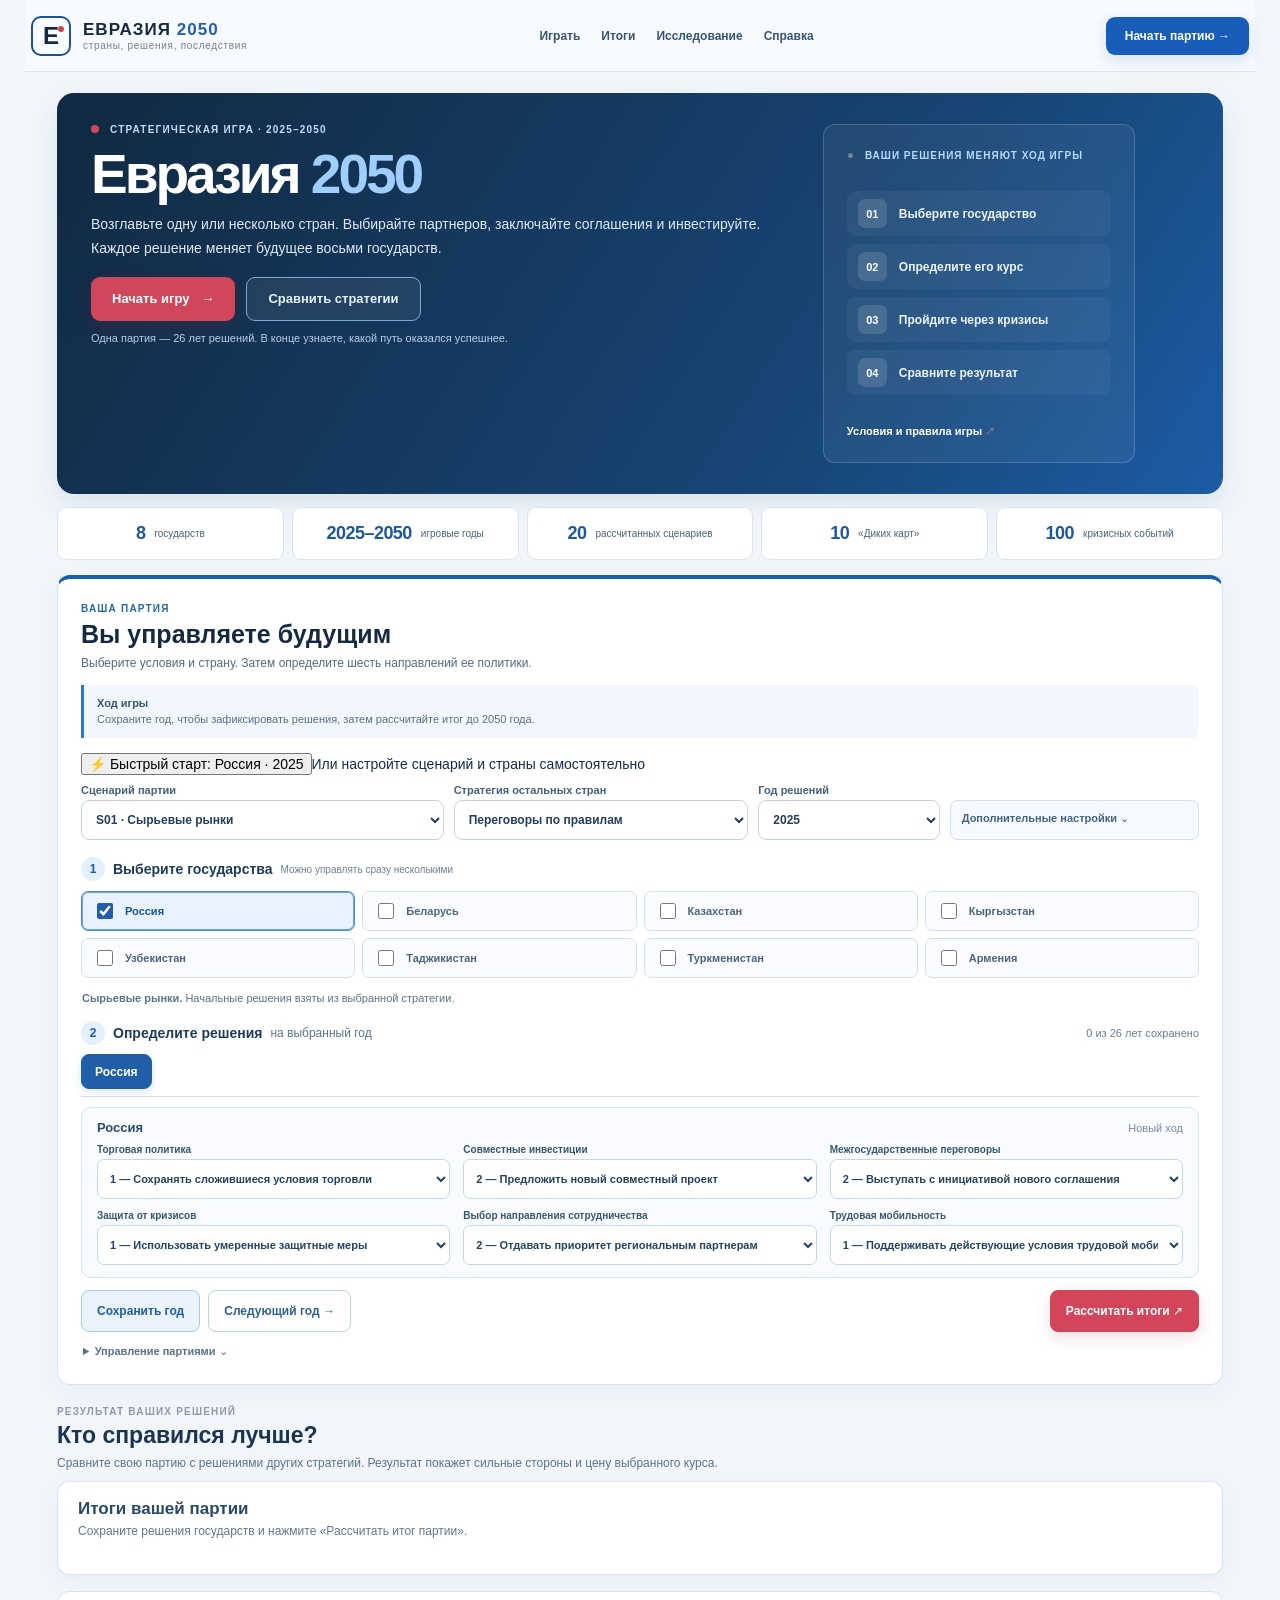
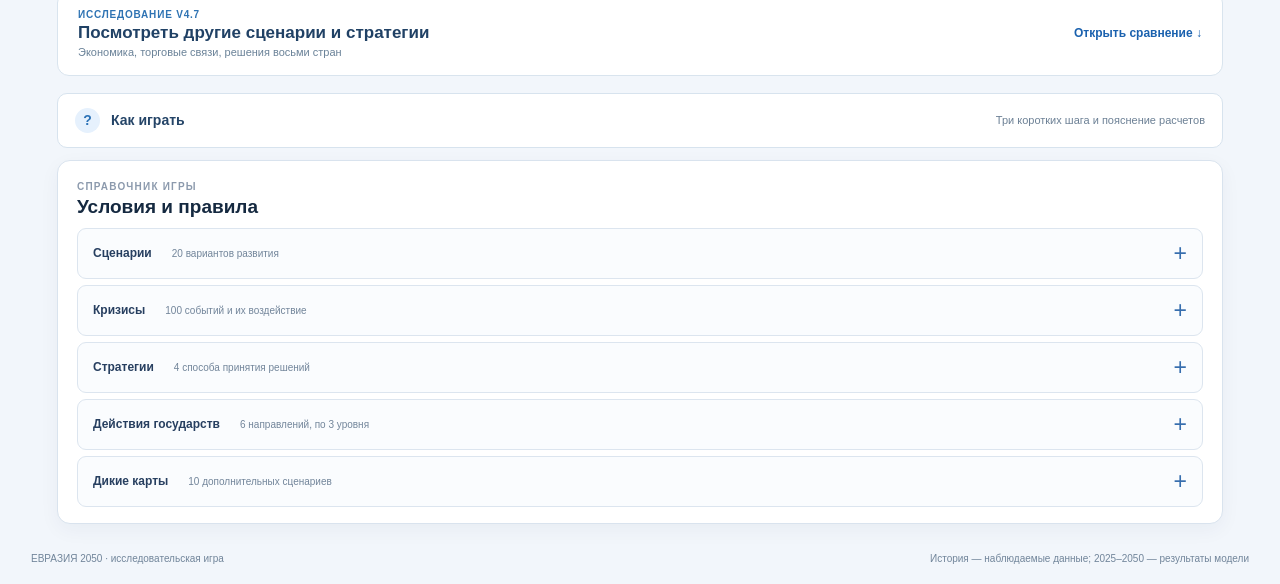
==== commit 8b408ad1: "Add one-click beginner start without removing advanced game options" ====
--- a/index.html
+++ b/index.html
@@ -33,6 +33,7 @@
     <section id="party-planner" class="planner-panel">
       <div class="reference-heading"><span class="section-kicker">ВАША ПАРТИЯ</span><h2>Вы управляете будущим</h2><p>Выберите условия и страну. Затем определите шесть направлений ее политики.</p></div>
       <div class="party-notice"><strong>Ход игры</strong><p id="partyNotComputed">Выбирайте решения, сохраняйте год и переходите дальше. В любой момент можно рассчитать последствия до 2050 года.</p></div>
+      <div class="quick-start-line"><button type="button" id="uxQuickStart" class="quick-start-button">⚡ Быстрый старт: Россия · 2025</button><span>Или настройте сценарий и страны самостоятельно</span></div>
       <div class="party-setup">
         <label>Сценарий партии<select id="partyScenario"></select></label>
         <label>Стратегия остальных стран<select id="partyPolicy"></select></label>
--- a/assets/ux_v2.css
+++ b/assets/ux_v2.css
@@ -0,0 +1,204 @@
+/* Евразия 2050 — публичный игровой интерфейс. Только оформление; экономика V4.7 не изменяется. */
+:root{--ux-ink:#152d49;--ux-blue:#155bb9;--ux-red:#d44d62;--ux-line:#d3dfeb;--ux-muted:#526c88}
+html{scroll-behavior:smooth}
+body{background:#f2f6fb;color:var(--ux-ink)}
+.shell{max-width:1400px;padding:0 25px}
+.topbar{position:sticky;top:0;z-index:60;padding:11px 6px;background:rgba(247,250,254,.96);backdrop-filter:blur(15px);border-bottom:1px solid #dce6f0;min-height:66px}
+.topnav{gap:21px}.topnav a{font-size:12px;color:#385572;font-weight:750;text-decoration:none}
+.topnav a:hover,.topnav a:focus-visible{color:#145dc3}
+.header-play{background:#195dba;color:white;text-decoration:none;padding:12px 19px;border-radius:9px;font-size:12px;font-weight:800;white-space:nowrap;box-shadow:0 5px 14px #1658a028}
+.header-play:hover{background:#12478f;color:white}
+#experiment{padding-top:15px}
+.intro{display:grid;grid-template-columns:minmax(0,1.45fr) minmax(270px,.75fr);gap:24px;align-items:stretch;margin:6px 0 13px;padding:31px 34px;border-radius:17px;background:linear-gradient(123deg,#112941 0%,#174575 67%,#1c5ca4 100%);color:white;box-shadow:0 11px 26px #173d6819}
+.intro .hero-copy{min-width:0}
+.intro .eyebrow{color:#c4dafa;font-size:10px;letter-spacing:.12em}
+.intro h1{color:white;font-size:clamp(42px,4.3vw,61px);margin:10px 0 9px;letter-spacing:-.055em;line-height:1.08}
+.intro h1 em{color:#9fceff;font-style:normal}
+.intro p{color:#e0ebf8;font-size:14px;line-height:1.65;max-width:740px;margin:9px 0 17px}
+.hero-actions{display:flex;gap:11px;align-items:center;flex-wrap:wrap;margin:16px 0 10px}
+.hero-actions>a{display:inline-flex;justify-content:center;align-items:center;gap:12px;padding:12px 21px;border-radius:9px;font-size:13px;font-weight:850;text-decoration:none;min-height:44px}
+.hero-primary{color:white!important;background:#d0475b;box-shadow:0 6px 20px #801d3638}.hero-primary:hover{background:#b92e47}
+.hero-secondary{color:#e7f2ff!important;border:1px solid #80a7d3;background:#ffffff11}.hero-secondary:hover{background:#ffffff23}
+.hero-caption{color:#b8cfea;font-size:11px;margin-top:11px}
+.intro .intro-note{background:#ffffff0e;border:1px solid #ffffff2c;border-radius:12px;padding:20px 23px;color:#fff;display:flex;flex-direction:column;box-shadow:none;max-width:none}
+.intro .intro-note:before{display:none}
+.hero-visual-heading{font-size:10px;font-weight:800;letter-spacing:.1em;color:#b7dbff}
+.hero-visual-signal{color:#e35e70;margin-right:6px}
+.hero-steps{display:grid;gap:8px;margin:16px 0}
+.hero-steps>div{display:flex;align-items:center;gap:12px;border-radius:8px;padding:8px 11px;background:#ffffff0b}
+.hero-steps b{display:flex;width:29px;height:29px;align-items:center;justify-content:center;border-radius:7px;background:#ffffff22;color:#fff;font-size:11px}
+.hero-steps span{font-size:12px;font-weight:680;color:#ecf5ff}
+.intro .intro-note a{color:#fff;font-weight:750;font-size:11px;margin-top:auto}
+.game-facts{grid-template-columns:repeat(5,minmax(0,1fr));gap:8px;margin:0 0 15px}
+.game-facts>div{padding:10px 9px;min-height:53px;background:#fff;border:1px solid #dae4ef;border-radius:9px;flex-direction:row;gap:9px;box-shadow:none}
+.game-facts strong{font-size:18px;color:#1e579c;letter-spacing:-.03em;white-space:nowrap}
+.game-facts span{font-size:10px;color:#47647f;text-align:left}
+.planner-panel{margin-top:0;padding:20px 23px 15px;border:1px solid #d8e3ef;border-top:4px solid #195fae;border-radius:13px;background:#fff;box-shadow:0 7px 22px #1938590c}
+.planner-panel .reference-heading h2{font-size:25px;line-height:1.22;margin:4px 0 4px}
+.planner-panel .reference-heading p{margin:0 0 7px;color:#526b83;font-size:12px}
+.planner-panel .section-kicker{color:#2566a6;font-size:10px}
+.party-notice{padding:9px 13px;margin:11px 0 15px;border-left:3px solid #2e76c6;background:#f2f7fd}
+.party-notice strong{font-size:11px}.party-notice p{font-size:11px;margin:2px 0;line-height:1.4}
+.party-setup{grid-template-columns:minmax(220px,1.6fr) minmax(180px,1.3fr) minmax(130px,.8fr) minmax(180px,1.1fr);gap:10px;margin:9px 0 17px;align-items:end}
+.party-setup>label{font-size:11px;gap:4px}
+.party-setup select,.party-setup input{min-height:40px;padding:8px 10px;font-size:12px;border-color:#c2d2e3;background:#fff}
+.party-advanced{border:1px solid #d2dfed;border-radius:7px;min-height:40px;background:#f6faff;align-self:end;position:relative}
+.party-advanced>summary{padding:11px 11px;cursor:pointer;font-size:11px;font-weight:800;color:#426382;list-style:none;white-space:nowrap}
+.party-advanced>summary::-webkit-details-marker{display:none}
+.party-advanced[open]{grid-column:span 1;min-height:40px;background:#fff}
+.party-advanced[open]>label{display:flex;flex-direction:column;padding:3px 11px;gap:4px;font-size:11px}
+.party-advanced p{padding:0 10px;margin:6px 0;font-size:10px;line-height:1.4;color:#67809b}
+.party-subheading,.party-actions-header h3{display:flex;align-items:center;flex-wrap:wrap;gap:8px;font-size:14px;font-weight:800;color:#1e3b5c;margin:15px 0 10px}
+.party-subheading small{font-weight:500;color:#69819b;font-size:10px}
+.step-number{width:24px;height:24px;border-radius:50%;background:#e5f0fd;display:inline-flex;align-items:center;justify-content:center;color:#165da8;font-size:12px}
+.party-countries{grid-template-columns:repeat(4,minmax(0,1fr));gap:7px;margin-bottom:10px}
+.party-country{min-height:40px;padding:8px 11px;font-size:11px;border-color:#d4e1ed;border-radius:7px;background:#fafcff}
+.party-country.chosen{background:#e8f3ff;border:1px solid #4d8cd3;color:#155398;box-shadow:inset 0 0 0 1px #6ca4df}
+.party-country input{width:16px;height:16px}
+.party-context{background:transparent;padding:3px 1px;font-size:11px;line-height:1.45;color:#58738e}
+.party-actions-header{margin:11px 0 7px;align-items:center}
+.party-actions-header h3{margin:0}
+.party-actions-header>span{color:#647d95;font-size:11px}
+.decision-year-label{font-weight:500;color:#5b7290;font-size:12px}
+.party-tabs{display:flex;flex-wrap:wrap;gap:5px;border-bottom:1px solid #d2e0ee;margin:9px 0 10px;padding:0 0 7px}
+.party-tab{min-height:35px;background:#f4f7fb;border:1px solid #d4e0eb;border-radius:8px;padding:7px 13px;color:#4b637c;font-size:12px;font-weight:780;cursor:pointer}
+.party-tab.active{color:#fff;background:#205fa7;border-color:#205fa7;box-shadow:0 3px 9px #1d5da228}
+.party-tab-check{font-size:12px;color:#0b8d64;margin-left:6px}.party-tab.active .party-tab-check{color:#d4ffef}
+.party-action-grid{display:block;margin-bottom:12px}
+.party-country-card{padding:12px 15px;border:1px solid #d8e4ef;background:#f9fbfe}
+.party-country-card[hidden]{display:none!important}
+.party-country-card header{margin-bottom:9px}
+.party-country-card h3{font-size:13px}
+.party-decisions{display:grid;grid-template-columns:repeat(3,minmax(0,1fr));gap:11px 13px}
+.party-decisions label{font-size:10px;gap:4px;color:#365771}
+.party-decisions select{min-height:40px;padding:7px 8px;font-size:11px;border-color:#c6d7e9;color:#234362}
+.party-buttons{display:block;margin-top:10px}
+.party-buttons-primary{display:flex;align-items:center;flex-wrap:wrap;gap:8px}
+.party-buttons-primary button{font-size:12px;padding:11px 15px;min-height:42px;border-radius:8px;font-weight:800}
+.party-buttons-primary #partySave{background:#eaf2fc!important;color:#225f9b!important;border:1px solid #acc9e6!important}
+.party-buttons-primary #partyNext{color:#2f628f!important;background:#fff!important;border:1px solid #c1d2e4!important}
+.party-buttons-primary .party-calc-cta{margin-left:auto;color:#fff;background:#d3455a!important;border:1px solid #d3455a!important;box-shadow:0 5px 15px #bd41542e}
+.party-buttons-primary .party-calc-cta:hover{background:#b92e45!important}
+.party-file-options{margin-top:8px;max-width:100%}
+.party-file-options>summary{cursor:pointer;font-size:11px;font-weight:700;color:#55718f;padding:5px 2px;width:max-content}
+.party-file-options>div{display:flex;gap:8px;flex-wrap:wrap;padding:5px 0}
+.party-file-options button{font-size:11px;padding:8px 11px}
+.party-message{font-size:11px;margin:6px 0 0;min-height:0}
+.results-heading{border-top:none;padding:0;margin:17px 0 8px}
+.results-heading h2{font-size:23px;margin:4px 0;color:#1b3550}
+.results-heading p{font-size:12px;margin:3px 0;color:#5c738d}
+.player-results{margin:0 0 16px;padding:17px 20px;border:1px solid #d7e2ed;background:#fff;box-shadow:0 7px 19px #183a5b0b}
+.player-result-intro h3{font-size:17px;margin-bottom:3px}
+.player-result-intro p{font-size:12px}
+.player-results-kpis{grid-template-columns:repeat(5,minmax(0,1fr));gap:9px;margin:12px 0 12px}
+.player-kpi{min-height:77px;padding:11px 13px;gap:4px;border-radius:8px;background:#f2f7fd;border-color:#dce8f4}
+.player-kpi:first-child{background:#15477c;border-color:#15477c}
+.player-kpi:first-child span,.player-kpi:first-child strong{color:#fff}
+.player-kpi strong{font-size:18px;color:#174d86}
+.player-kpi span{font-size:10px;color:#536e87}
+.player-insights{display:grid;grid-template-columns:1fr 1fr;gap:10px;margin:8px 0 15px}
+.player-insight{background:#f7fafc;border:1px solid #dce6ef;border-radius:9px;padding:11px 15px}
+.player-insight.good{border-left:4px solid #13866b}.player-insight.needs-work{border-left:4px solid #d25063}
+.player-insight>strong{font-size:12px;color:#274663}
+.player-insight ul{padding:0;margin:7px 0 0;list-style:none;display:grid;gap:5px}
+.player-insight li{font-size:11px;color:#385771;display:flex;align-items:baseline;justify-content:space-between;gap:10px}
+.player-insight li span{font-size:10px;color:#67809a}
+.player-chart-toolbar{margin:8px 0 8px}.player-chart-toolbar label{font-size:11px}
+.player-chart-toolbar select{min-height:38px;border-color:#afc5dc;font-weight:700}
+.player-series-choices{display:flex;gap:6px;flex-wrap:wrap;margin:6px 0 10px}
+.series-toggle{display:inline-flex;align-items:center;gap:6px;border:1px solid #cfdae7;border-radius:100px;padding:6px 11px;background:#fff;color:#58708a;font-size:10px;font-weight:700;cursor:pointer;opacity:.64}
+.series-toggle.selected{opacity:1;border-color:#6898ca;background:#edf6ff;color:#244b76}
+.series-toggle i{display:block;width:15px;height:4px;border-radius:6px;flex:none}
+.player-chart{background:#fff;border:1px solid #d9e4ef;padding:12px;border-radius:10px}
+.player-chart-title{font-size:13px;color:#263e5d;margin:1px 0 4px}
+.player-chart svg{height:auto;max-height:360px;display:block}
+.result-details{border:1px solid #d9e4ef;border-radius:9px;margin:10px 0;overflow:hidden;background:#fff}
+.result-details>summary{list-style:none;display:flex;align-items:center;gap:12px;padding:14px 16px;cursor:pointer;color:#244b74;font-weight:800;font-size:12px}
+.result-details>summary::-webkit-details-marker{display:none}
+.result-details>summary span{margin-left:auto;color:#637d95;font-size:10px;font-weight:400}
+.result-details>summary:after{content:"＋";font-size:19px;color:#236bb6}
+.result-details[open]>summary:after{content:"−"}.result-details[open]>summary{border-bottom:1px solid #d9e4ef;background:#f2f8fd}
+.result-details .player-result-table{margin:0;border:0;border-radius:0}
+.player-result-table table{font-size:12px}
+.player-result-table thead th{position:sticky;top:0;background:#eaf2fc;color:#203d5f;z-index:2;line-height:1.45}
+.player-result-table th:first-child{position:sticky;left:0;background:#f7faff;z-index:2}
+.player-result-table thead th:first-child{z-index:3;background:#e3eefc}
+.player-result-table th,.player-result-table td{padding:10px 12px}
+.player-provenance{color:#5d748c;font-size:10px;line-height:1.55;margin:12px 0}
+.archive-section{margin:8px 0 17px;border:1px solid #d9e4ee;border-radius:12px;background:#fff;overflow:hidden}
+.archive-section>summary{display:flex;align-items:center;justify-content:space-between;gap:15px;padding:17px 20px;list-style:none;cursor:pointer}
+.archive-section>summary::-webkit-details-marker{display:none}
+.archive-heading{display:flex;flex-direction:column;gap:3px}
+.archive-heading small{font-size:10px;font-weight:800;color:#2e73b3;letter-spacing:.08em;font-style:normal}
+.archive-heading strong{font-size:17px;color:#204165}
+.archive-heading em{font-size:11px;color:#6a8298;font-style:normal}
+.archive-open-label{font-size:12px;color:#1a61ae;font-weight:750;white-space:nowrap}
+.archive-section[open]>summary{background:#edf5fe;border-bottom:1px solid #dae6f1}
+.archive-section .archive-content{padding:13px 16px 19px}
+.archive-section .control-panel{margin:0 0 12px;box-shadow:none}
+.archive-section .stat-grid{margin:8px 0 11px}
+.archive-section .crisis-notice{margin:8px 0 11px}
+.archive-section .main-grid{gap:12px}
+.archive-section .panel{margin-bottom:12px}
+.archive-section .chart svg polyline,.archive-section .chart svg path{stroke-width:3!important}
+.archive-section .chart svg text{fill:#49617b}
+.archive-section .decision-map svg{max-height:250px}
+.method-compact{margin:10px 0;padding:0;border:1px solid #d7e3ee;border-radius:10px;background:#fff}
+.method-compact>summary{list-style:none;display:flex;align-items:center;gap:11px;cursor:pointer;padding:14px 17px;font-size:14px;font-weight:800;color:#244467}
+.method-compact>summary::-webkit-details-marker{display:none}
+.method-compact>summary:before{content:"?";display:inline-flex;align-items:center;justify-content:center;width:25px;height:25px;background:#e6f1fd;border-radius:50%;color:#2b72b7}
+.method-compact>summary span{font-size:11px;color:#6c8095;font-weight:400;margin-left:auto}
+.method-compact>.method-inner{padding:10px 18px 17px;border-top:1px solid #dae5ef}
+.reference-panel{margin:12px 0 16px;padding:16px 19px}
+.reference-panel .reference-heading h2{font-size:19px;margin:3px 0 9px}
+.reference-accordions{gap:6px}
+.reference-accordion>summary{padding:11px 15px;font-size:12px}
+.reference-accordion>summary small{font-size:10px}
+footer{padding:13px 6px 20px;color:#71859a}
+:focus-visible{outline:3px solid #ed7186!important;outline-offset:2px}
+@media(max-width:1100px){
+ .intro{grid-template-columns:1.3fr 1fr;padding:24px}
+ .party-setup{grid-template-columns:1.5fr 1.3fr .7fr}
+ .party-advanced{grid-column:1/-1;max-width:280px}
+ .party-decisions{grid-template-columns:repeat(2,minmax(0,1fr))}
+ .player-results-kpis{grid-template-columns:repeat(3,minmax(0,1fr))}
+}
+@media(max-width:760px){
+ .shell{padding:0 12px}
+ .topbar{padding:9px 2px;min-height:58px}
+ .topnav{display:none}
+ .header-play{padding:9px 12px}
+ .intro{grid-template-columns:1fr;padding:22px 18px;gap:12px}
+ .intro .intro-note{padding:13px}
+ .hero-steps{grid-template-columns:1fr 1fr;margin:9px 0}
+ .game-facts{grid-template-columns:repeat(3,minmax(0,1fr))}
+ .planner-panel,.player-results{padding:14px}
+ .party-setup{grid-template-columns:1fr 1fr}
+ .party-advanced{grid-column:auto;max-width:none}
+ .party-countries{grid-template-columns:1fr 1fr}
+ .party-decisions{grid-template-columns:1fr 1fr}
+ .player-results-kpis{grid-template-columns:repeat(2,minmax(0,1fr))}
+ .player-insights{grid-template-columns:1fr}
+ .archive-section .archive-content{padding:10px}
+}
+@media(max-width:490px){
+ .brand small{display:none}
+ .header-play{font-size:11px}
+ .intro h1{font-size:42px}
+ .hero-steps{grid-template-columns:1fr 1fr}
+ .game-facts{grid-template-columns:1fr 1fr}
+ .party-setup,.party-countries,.party-decisions{grid-template-columns:1fr}
+ .party-buttons-primary{display:grid;grid-template-columns:1fr 1fr}
+ .party-buttons-primary .party-calc-cta{grid-column:1/-1;margin:0}
+ .player-insight li{flex-direction:column;gap:2px}
+ .archive-section>summary{flex-direction:column;align-items:flex-start}
+ .method-compact>summary span{display:none}
+}
+@media print{
+ .topbar{position:static}
+ .archive-section:not([open])>.archive-content,.result-details:not([open])>.player-result-table{display:none!important}
+ body{background:white}
+ .hero-actions,.header-play,.party-file-options{display:none!important}
+ .intro{box-shadow:none;print-color-adjust:exact;-webkit-print-color-adjust:exact}
+ footer{margin:0}
+}
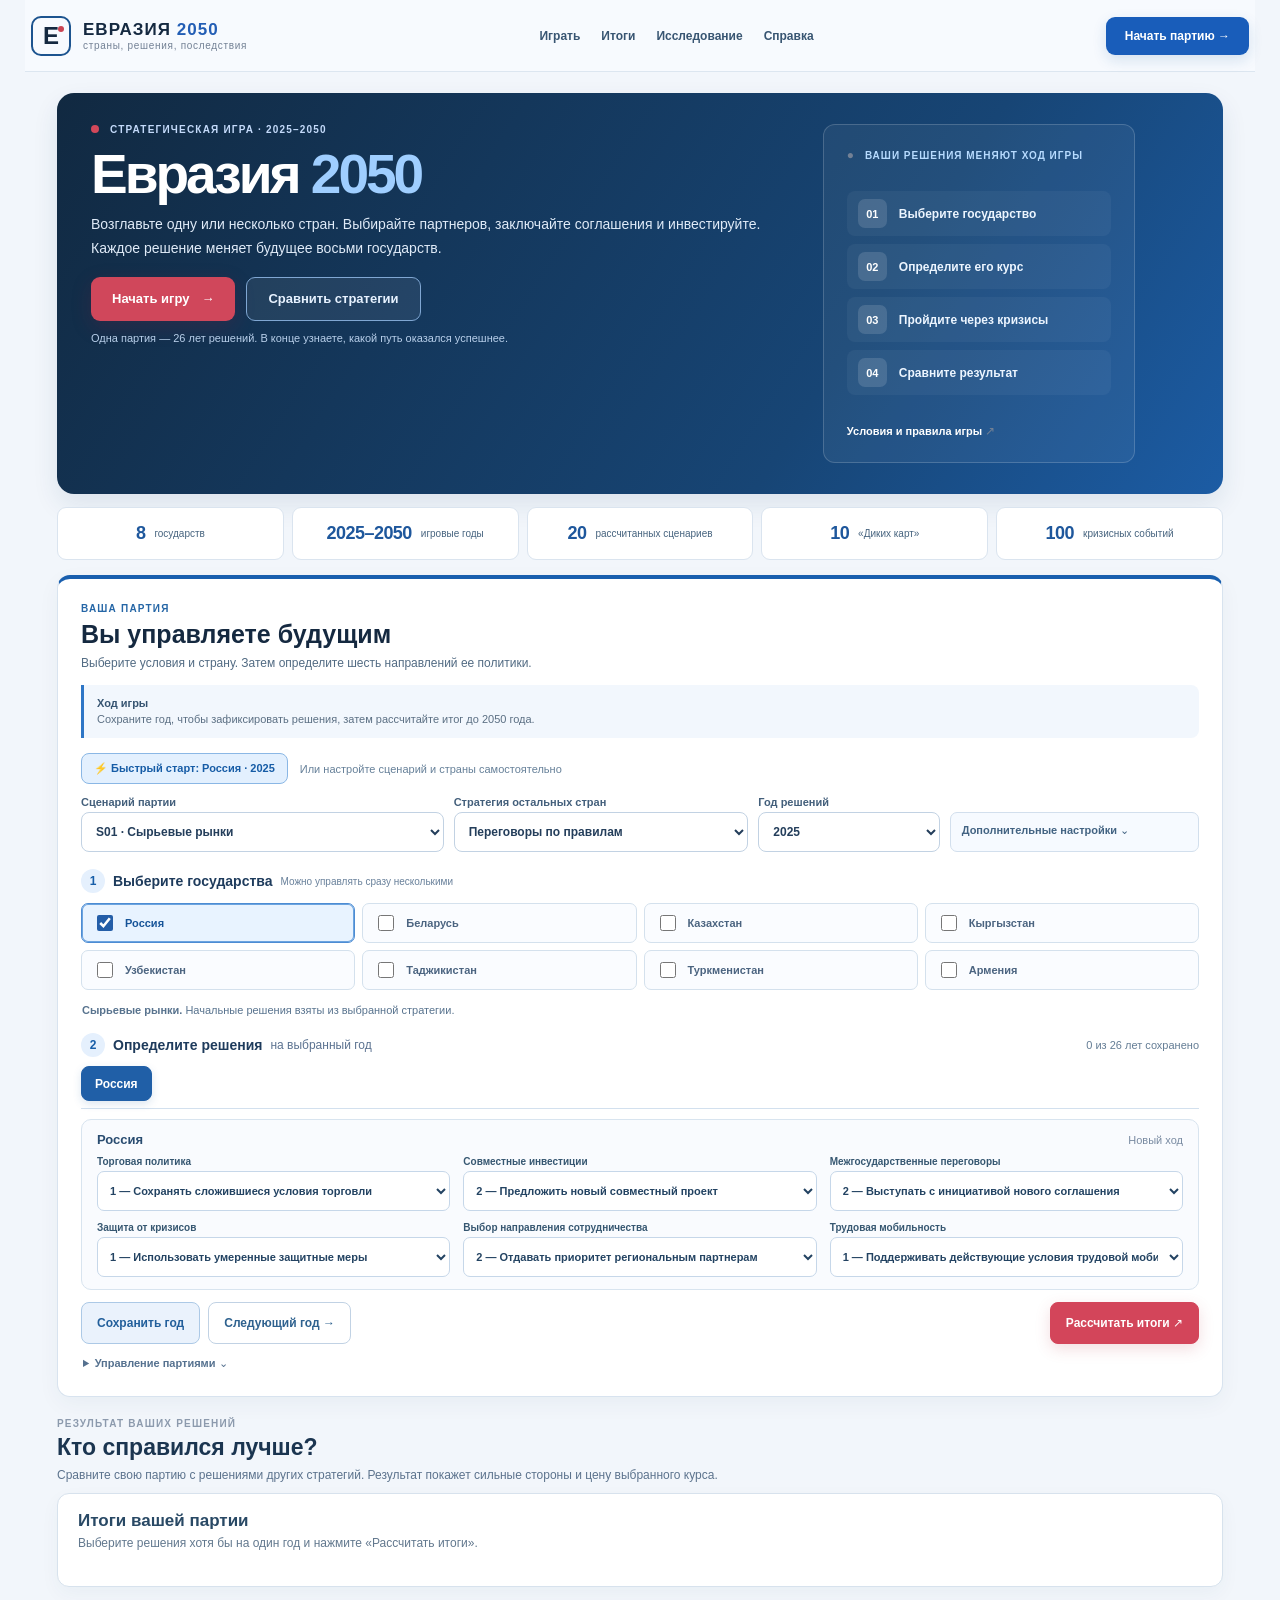
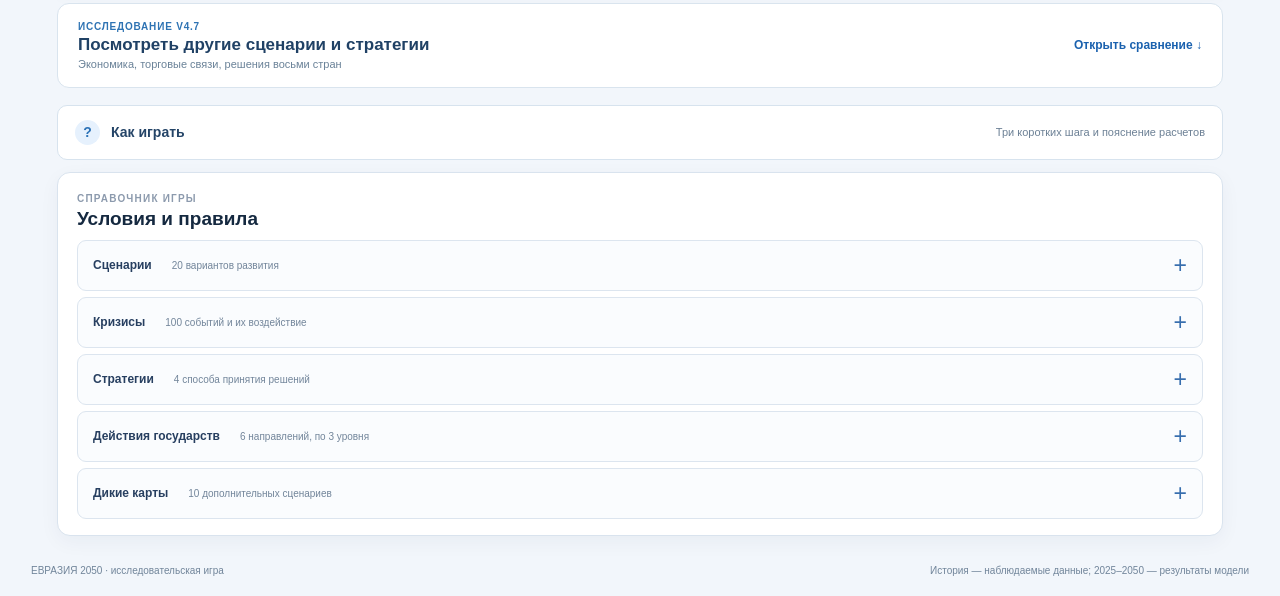
==== commit 6096d51f: "Preserve pending country choices, apply only controlled overrides, refresh wildcard guide and expand" ====
--- a/index.html
+++ b/index.html
@@ -55,12 +55,12 @@
       <span class="section-kicker">РЕЗУЛЬТАТ ВАШИХ РЕШЕНИЙ</span><h2>Кто справился лучше?</h2><p>Сравните свою партию с решениями других стратегий. Результат покажет сильные стороны и цену выбранного курса.</p>
     </section>
     <section id="partyResults" class="player-results" aria-label="Расчет игрока и сравнение стратегий">
-      <div class="player-result-intro"><h3>Итоги вашей партии</h3><p id="partyResultsStatus">Сохраните решения государств и нажмите «Рассчитать итог партии».</p></div>
+      <div class="player-result-intro"><h3>Итоги вашей партии</h3><p id="partyResultsStatus">Выберите решения хотя бы на один год и нажмите «Рассчитать итоги».</p></div>
       <div id="partyResultsContent" hidden>
         <div class="player-results-kpis" id="partyResultKpis"></div><div id="partyStrengths" class="player-insights" aria-live="polite"></div>
         <div class="player-chart-toolbar"><label>Что сравниваем <select id="partyResultMetric"></select></label></div><div id="partySeriesChoices" class="player-series-choices" aria-label="Линии графика"></div>
         <div id="partyResultChart" class="player-chart" role="img" aria-label="Изменение показателей партии по годам"></div>
-        <details class="result-details" id="partyAllMetrics"><summary>Все 21 показателя <span>Подробная таблица сравнения</span></summary><div class="player-result-table"><table><thead id="partyResultHead"></thead><tbody id="partyResultRows"></tbody></table></div></details>
+        <details class="result-details" id="partyAllMetrics"><summary>Все 21 показатель <span>Подробная таблица сравнения</span></summary><div class="player-result-table"><table><thead id="partyResultHead"></thead><tbody id="partyResultRows"></tbody></table></div></details>
         <details class="result-details" id="partyCountryMetrics"><summary>Результаты восьми стран <span>Оценка каждой страны по стратегиям</span></summary><div class="player-result-table"><table><thead id="partyCountryHead"></thead><tbody id="partyCountryRows"></tbody></table></div></details>
         <p class="player-provenance">Сравнение рассчитано по правилам экономики V4.7 при одинаковых исходных условиях и кризисах. Для обученных стратегий использованы сохраненные решения исходного исследования; переговорная и нейтральная стратегии действуют по собственным правилам. Место в таблице определяется средней оценкой решений в модели; остальные показатели сравниваются отдельно. Новые партии используют собственную воспроизводимую последовательность случайных отклонений.</p>
         <button id="partyDownloadResults" type="button" class="secondary">Скачать результаты сравнения</button>
@@ -98,11 +98,11 @@
     <details id="methods" class="method-panel method-compact"><summary>Как играть <span>Три коротких шага и пояснение расчетов</span></summary><div class="method-inner">
       <div class="method-heading"><span class="section-kicker">ПРАВИЛА</span><h2>Как устроена игра</h2><p>Выбирайте страны и их решения по годам. Готовые результаты эксперимента позволяют сравнить стратегии, инвестиции, переговоры и реакцию государств на кризисы.</p></div>
       <div class="howto-grid">
-        <div><b>1. Выберите условия</b><p>Двадцать исходных сценариев содержат готовые результаты. Еще десять «Диких карт» используют оставшиеся кризисы и предназначены для следующей версии с расчетом новых партий. Номер расчета определяет вариант исходных условий.</p></div>
+        <div><b>1. Выберите условия</b><p>Двадцать исходных сценариев содержат готовые результаты. Еще десять «Диких карт» объединяют оставшиеся кризисы по четыре события и доступны в новых партиях. Номер расчета определяет вариант исходных условий.</p></div>
         <div><b>2. Сопоставьте решения</b><p>Укажите две стратегии и интересующий год. Графики покажут различия в экономическом росте, количестве проектов и торговле.</p></div>
         <div><b>3. Изучите действия государств</b><p>Выберите страну, чтобы увидеть ее шесть решений за год. На отдельной схеме представлены известные торговые связи за 2024 год.</p></div>
       </div>
-      <div class="method-limit"><strong>О результатах</strong><p>Экономические графики относятся к двадцати рассчитанным сценариям исследования. Для «Диких карт» подготовлены кризисные события. Их экономические последствия будут доступны после подключения расчета новых партий.</p></div>
+      <div class="method-limit"><strong>О результатах</strong><p>Архивные графики показывают двадцать исходных сценариев исследования. В новой партии движок V4.7 рассчитывает также «Дикие карты» с переговорной и нейтральной стратегиями. Обученные стратегии сравниваются только при сохраненных исходных условиях.</p></div>
     </div></details>
     <section id="reference" class="reference-panel">
       <div class="reference-heading"><span class="section-kicker">СПРАВОЧНИК ИГРЫ</span><h2>Условия и правила</h2></div>
--- a/assets/ux_v2.css
+++ b/assets/ux_v2.css
@@ -202,3 +202,9 @@
  .intro{box-shadow:none;print-color-adjust:exact;-webkit-print-color-adjust:exact}
  footer{margin:0}
 }
+
+.quick-start-line{display:flex;align-items:center;gap:12px;margin:2px 0 12px}
+.quick-start-button{font-size:11px;font-weight:830;background:#e3f0fe;border:1px solid #8ab7e5;color:#165ca6;padding:8px 12px;border-radius:8px;cursor:pointer}
+.quick-start-button:hover{background:#d5eaff}
+.quick-start-line>span{font-size:11px;color:#668099}
+@media(max-width:490px){.quick-start-line{align-items:flex-start;flex-direction:column;gap:5px}}
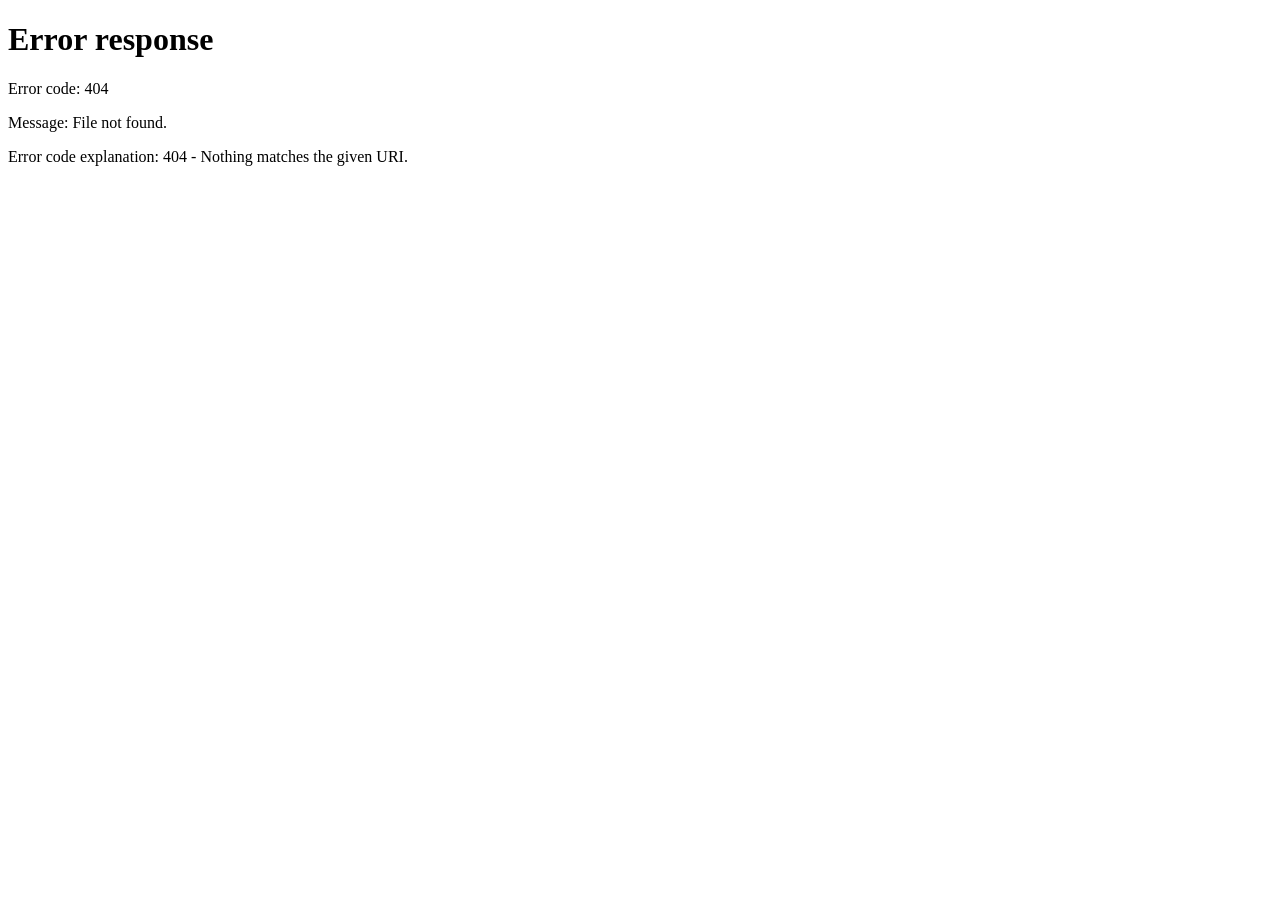
==== commit afccb010: "Move canonical game entry to /play_the_game and keep original link as redirect" ====
--- a/index.html
+++ b/index.html
@@ -1,122 +1,26 @@
 <!doctype html>
 <html lang="ru">
 <head>
-<meta charset="utf-8"><meta name="viewport" content="width=device-width, initial-scale=1"><meta name="color-scheme" content="light">
-<title>Евразия 2050 — исследуйте решения восьми государств</title>
-<meta name="description" content="Евразия 2050: восемь государств, двадцать рассчитанных сценариев и десять дополнительных сочетаний кризисов. Торговля, инвестиции, переговоры и последствия решений.">
-<link rel="stylesheet" href="assets/styles.css"><link rel="stylesheet" href="assets/ux_v2.css">
+<meta charset="utf-8">
+<meta name="viewport" content="width=device-width, initial-scale=1">
+<meta name="robots" content="noindex,follow">
+<title>Евразия 2050 — переход к игре</title>
+<meta http-equiv="refresh" content="0;url=./play_the_game">
+<link rel="canonical" href="https://antondozhdikov.github.io/Evrasia2050_game/play_the_game">
+<script>
+/* Сохраняем параметры ссылки и выбранный раздел при переходе со старого адреса. */
+(function(){
+ const destination=new URL('./play_the_game',window.location.href);
+ destination.search=window.location.search;
+ destination.hash=window.location.hash;
+ window.location.replace(destination.href);
+})();
+</script>
 </head>
 <body>
-<div id="root" class="shell">
-  <header class="topbar">
-    <a class="brand" href="./index.html" aria-label="Евразия 2050 — главная"><span class="brand-mark">Е<span class="brand-dot"></span></span><span><strong>ЕВРАЗИЯ <b>2050</b></strong><small>страны, решения, последствия</small></span></a>
-    <nav class="topnav" aria-label="Разделы"><a href="#party-planner">Играть</a><a href="#results">Итоги</a><a href="#archive-results" data-ux-open="archive-results">Исследование</a><a href="#reference">Справка</a></nav>
-    <a class="header-play" href="#party-planner">Начать партию <span aria-hidden="true">→</span></a>
-  </header>
-  <main id="experiment">
-    <section class="intro">
-      <div class="hero-copy"><div class="eyebrow"><span class="pulse"></span> СТРАТЕГИЧЕСКАЯ ИГРА · 2025–2050</div>
-        <h1>Евразия <em>2050</em></h1>
-        <p>Возглавьте одну или несколько стран. Выбирайте партнеров, заключайте соглашения и инвестируйте. Каждое решение меняет будущее восьми государств.</p>
-        <div class="hero-actions"><a class="hero-primary" href="#party-planner">Начать игру <span aria-hidden="true">→</span></a><a class="hero-secondary" href="#archive-results" data-ux-open="archive-results">Сравнить стратегии</a></div>
-        <div class="hero-caption">Одна партия — 26 лет решений. В конце узнаете, какой путь оказался успешнее.</div>
-      </div>
-      <aside class="intro-note"><div class="hero-visual-heading"><span class="hero-visual-signal">●</span> ВАШИ РЕШЕНИЯ МЕНЯЮТ ХОД ИГРЫ</div>
-        <div class="hero-steps"><div><b>01</b><span>Выберите государство</span></div><div><b>02</b><span>Определите его курс</span></div><div><b>03</b><span>Пройдите через кризисы</span></div><div><b>04</b><span>Сравните результат</span></div></div>
-        <a href="#reference">Условия и правила игры <span aria-hidden="true">↗</span></a></aside>
-    </section>
-    <section class="game-facts" aria-label="Сведения об игре">
-      <div><strong>8</strong><span>государств</span></div><div><strong>2025–2050</strong><span>игровые годы</span></div>
-      <div><strong>20</strong><span>рассчитанных сценариев</span></div><div><strong>10</strong><span>«Диких карт»</span></div>
-      <div><strong>100</strong><span>кризисных событий</span></div>
-    </section>
-    <section id="party-planner" class="planner-panel">
-      <div class="reference-heading"><span class="section-kicker">ВАША ПАРТИЯ</span><h2>Вы управляете будущим</h2><p>Выберите условия и страну. Затем определите шесть направлений ее политики.</p></div>
-      <div class="party-notice"><strong>Ход игры</strong><p id="partyNotComputed">Выбирайте решения, сохраняйте год и переходите дальше. В любой момент можно рассчитать последствия до 2050 года.</p></div>
-      <div class="quick-start-line"><button type="button" id="uxQuickStart" class="quick-start-button">⚡ Быстрый старт: Россия · 2025</button><span>Или настройте сценарий и страны самостоятельно</span></div>
-      <div class="party-setup">
-        <label>Сценарий партии<select id="partyScenario"></select></label>
-        <label>Стратегия остальных стран<select id="partyPolicy"></select></label>
-        <label>Год решений<select id="partyYear"></select></label>
-        <details class="party-advanced"><summary>Дополнительные настройки <span aria-hidden="true">⌄</span></summary><label>Номер расчета<input id="partySeed" type="number" min="0" max="4294967295" step="1" value="163"></label><p>Одинаковый номер позволяет воспроизвести партию.</p></details>
-      </div>
-      <h3 class="party-subheading"><span class="step-number">1</span> Выберите государства <small>Можно управлять сразу несколькими</small></h3>
-      <div id="partyCountries" class="party-countries"></div>
-      <div id="partyContext" class="party-context"></div>
-      <div class="party-actions-header"><h3><span class="step-number">2</span> Определите решения <span class="decision-year-label">на выбранный год</span></h3><span id="partyCount"></span></div><div id="partyCountryTabs" class="party-tabs" role="tablist" aria-label="Решения управляемых государств"></div>
-      <div id="partyActions" class="party-action-grid"></div>
-      <div class="party-buttons"><div class="party-buttons-primary"><button type="button" class="primary" id="partySave">Сохранить год</button><button type="button" class="secondary" id="partyNext">Следующий год →</button><button type="button" class="primary party-calc-cta" id="partyCalculate">Рассчитать итоги <span aria-hidden="true">↗</span></button></div><details class="party-file-options"><summary>Управление партиями <span aria-hidden="true">⌄</span></summary><div><button type="button" class="secondary" id="partyExport">Скачать партию</button><button type="button" class="secondary" id="partyImport">Загрузить партию</button><button type="button" class="secondary" id="partyNew">Новая партия</button></div></details>
-        <input type="file" id="partyFile" accept="application/json,.json" hidden>
-      </div>
-      <p id="partyMessage" class="party-message" role="status" aria-live="polite"></p>
-    </section>
-
-    <section id="results" class="results-heading">
-      <span class="section-kicker">РЕЗУЛЬТАТ ВАШИХ РЕШЕНИЙ</span><h2>Кто справился лучше?</h2><p>Сравните свою партию с решениями других стратегий. Результат покажет сильные стороны и цену выбранного курса.</p>
-    </section>
-    <section id="partyResults" class="player-results" aria-label="Расчет игрока и сравнение стратегий">
-      <div class="player-result-intro"><h3>Итоги вашей партии</h3><p id="partyResultsStatus">Выберите решения хотя бы на один год и нажмите «Рассчитать итоги».</p></div>
-      <div id="partyResultsContent" hidden>
-        <div class="player-results-kpis" id="partyResultKpis"></div><div id="partyStrengths" class="player-insights" aria-live="polite"></div>
-        <div class="player-chart-toolbar"><label>Что сравниваем <select id="partyResultMetric"></select></label></div><div id="partySeriesChoices" class="player-series-choices" aria-label="Линии графика"></div>
-        <div id="partyResultChart" class="player-chart" role="img" aria-label="Изменение показателей партии по годам"></div>
-        <details class="result-details" id="partyAllMetrics"><summary>Все 21 показатель <span>Подробная таблица сравнения</span></summary><div class="player-result-table"><table><thead id="partyResultHead"></thead><tbody id="partyResultRows"></tbody></table></div></details>
-        <details class="result-details" id="partyCountryMetrics"><summary>Результаты восьми стран <span>Оценка каждой страны по стратегиям</span></summary><div class="player-result-table"><table><thead id="partyCountryHead"></thead><tbody id="partyCountryRows"></tbody></table></div></details>
-        <p class="player-provenance">Сравнение рассчитано по правилам экономики V4.7 при одинаковых исходных условиях и кризисах. Для обученных стратегий использованы сохраненные решения исходного исследования; переговорная и нейтральная стратегии действуют по собственным правилам. Место в таблице определяется средней оценкой решений в модели; остальные показатели сравниваются отдельно. Новые партии используют собственную воспроизводимую последовательность случайных отклонений.</p>
-        <button id="partyDownloadResults" type="button" class="secondary">Скачать результаты сравнения</button>
-      </div>
-    </section>
-    <details id="archive-results" class="archive-section"><summary><span class="archive-heading"><small>ИССЛЕДОВАНИЕ V4.7</small><strong>Посмотреть другие сценарии и стратегии</strong><em>Экономика, торговые связи, решения восьми стран</em></span><span class="archive-open-label">Открыть сравнение <span aria-hidden="true">↓</span></span></summary><div class="archive-content"><section class="control-panel" aria-label="Настройки готовых результатов">
-      <div class="controls-grid">
-        <label>Исходный сценарий <select id="scenario" aria-label="Условия сценария"></select></label>
-        <label>Как действуют страны <select id="policy" aria-label="Стратегия стран"></select></label>
-        <label>Сравнить со стратегией <select id="compare" aria-label="Стратегия для сравнения"></select></label>
-        <label>Вариант расчета <select id="seed" aria-label="Вариант расчета"></select></label>
-      </div>
-      <div class="time-controls"><button class="quiet" id="back" title="Предыдущий год" aria-label="Предыдущий год">‹</button><button class="primary" id="play" aria-label="Воспроизвести">▶ Воспроизвести</button><button class="quiet" id="next" title="Следующий год" aria-label="Следующий год">›</button><div class="year-range"><div class="range-top"><span>2025</span><strong id="selectedYear">2025</strong><span>2050</span></div><input type="range" id="year" min="2025" max="2050" value="2025" step="1" aria-label="Игровой год"></div></div>
-      <div class="wild-inline"><label for="wildcardPicker">Дополнительные сценарии «Дикие карты»</label><select id="wildcardPicker" aria-label="Выберите один из десяти дополнительных сценариев"><option value="">Выберите случайное сочетание кризисов</option></select><p id="wildcardSummary">Десять новых сочетаний используют все сорок оставшихся кризисов. Четыре события в каждом.</p><a href="#reference" data-open-guide="wildcards">Посмотреть и изменить состав событий ↓</a></div>
-      <div class="choice-explanations"><div class="choice-explanation"><strong>Сценарий</strong><p id="scenarioShort" aria-live="polite"></p><a href="#reference" data-open-guide="scenarios">20 основных сценариев ↓</a> · <a href="#reference" data-open-guide="wildcards">10 «Диких карт» ↓</a></div><div class="choice-explanation"><strong>Стратегия</strong><p id="policyExplanation" aria-live="polite"></p><a href="#reference" data-open-guide="strategies">Подробнее о стратегиях ↓</a></div></div><p class="controls-note">Здесь показаны результаты завершенного вычислительного эксперимента.</p>
-    </section>
-    <section class="stat-grid" aria-label="Результаты выбранного года">
-      <article class="stat"><div class="stat-label">Средний рост ВВП <span>8 стран, результат модели</span></div><div class="stat-value" id="growth">—</div><div class="stat-caption" id="growth-delta"></div></article>
-      <article class="stat"><div class="stat-label">Новые совместные проекты <span>в выбранном году</span></div><div class="stat-value" id="projects">—</div><div class="stat-caption" id="projects-delta"></div></article>
-      <article class="stat"><div class="stat-label">Торговля между странами <span>млрд долл., модель</span></div><div class="stat-value" id="trade">—</div><div class="stat-caption" id="trade-delta"></div></article>
-      <article class="stat"><div class="stat-label">Кризисные воздействия <span>в выбранном году</span></div><div class="stat-value" id="crisis">—</div><div class="stat-caption" id="crisis-delta"></div></article>
-    </section>
-    <section class="crisis-notice" id="crisisNotice" aria-label="Кризисные события выбранного года" aria-live="polite"><div><span class="section-kicker">КРИЗИСЫ И СОБЫТИЯ</span><div id="crisisCurrent"></div></div><a href="#reference" data-open-guide="crises">Справочник кризисов ↓</a></section>
-    <div class="main-grid">
-      <div class="column-stack">
-        <section class="panel plot-panel"><div class="section-header"><div><span class="section-kicker">01 / СРАВНЕНИЕ</span><h2>Как меняются результаты</h2></div><label class="metric-picker">Показатель <select id="metric"><option value="mean_growth_pct">Экономический рост</option><option value="new_projects">Новые проекты</option><option value="projects_matured">Созревшие проекты</option><option value="trade_usd_total">Торговый оборот</option><option value="capital_budget_total">Бюджетный капитал</option><option value="mean_reward">Оценка модели (условная)</option><option value="network_strength">Индекс связей (модель)</option></select></label></div><div id="chart" class="chart" role="img" aria-label="График сценарных показателей"></div><div class="plot-legend"><span><i class="swatch blue"></i><span id="legendPrimary">Выбранная политика</span></span><span><i class="swatch red"></i><span id="legendCompare">Контрольная политика</span></span></div><p class="footnote" id="metricExplanation">Синяя линия — выбранная стратегия; красная — стратегия сравнения.</p></section>
-        <section class="panel actions-panel"><div class="section-header"><div><span class="section-kicker">03 / ПОЛИТИКА СТРАН</span><h2>Что решили государства</h2></div><span class="side-caption" id="actionPeriod">2025 · действия стран</span></div><p class="panel-lead">Выберите государство и посмотрите его решения. Цвет обозначает уровень выбранного действия.</p><div class="decision-controls"><label for="actionType">Показать на схеме: <select id="actionType"><option value="0">Торговля</option><option value="1">Инвестиции</option><option value="2">Координация</option><option value="3">Защита от кризисов</option><option value="4">Ориентация на партнеров</option><option value="5">Трудовая мобильность</option></select></label></div><div id="decisionMap" class="decision-map" aria-label="Решения восьми государств на схеме" role="group"></div><div class="decision-legend"><span><i class="decision-dot decision-level-0"></i>Низкий уровень</span><span><i class="decision-dot decision-level-1"></i>Средний уровень</span><span><i class="decision-dot decision-level-2"></i>Высокий уровень</span></div><div id="actions" class="actions"></div><div class="country-insight" id="countryDetail"></div><p class="footnote">На схеме представлены решения государств по выбранному направлению. <a href="#reference" data-open-guide="actions">Расшифровка всех действий ↓</a></p></section>
-      </div>
-      <div class="column-stack">
-        <section class="panel network-panel" id="countries"><div class="section-header"><div><span class="section-kicker">02 / ТОРГОВЛЯ</span><h2>Кто с кем торгует</h2></div><span class="side-caption">Доступные данные за 2024 год</span></div><p class="panel-lead">Выберите страну, чтобы увидеть ее торговых партнеров. Толщина линии соответствует сумме экспорта между двумя государствами за 2024 год.</p><svg id="network" viewBox="0 0 480 350" aria-label="Схема наблюдаемых экспортных связей 2024 года" role="img"></svg><div id="tradeOverview" class="network-overview"></div><div id="tradePartners" class="trade-partners" aria-live="polite"></div><p class="footnote">Суммы экспорта приведены за 2024 год.</p></section>
-        <section class="panel scenario-panel"><div class="section-header"><div><span class="section-kicker">04 / УСЛОВИЯ</span><h2>О выбранном сценарии</h2></div></div><div id="scenarioDescription"></div><div class="report-metrics" id="reportMetrics"></div><div class="downloads"><button id="exportJson" class="secondary">↓ Скачать данные года</button><button id="exportCsv" class="secondary">↓ Скачать данные за все годы</button></div></section>
-      </div>
-    </div>
-    </div></details>
-    <details id="methods" class="method-panel method-compact"><summary>Как играть <span>Три коротких шага и пояснение расчетов</span></summary><div class="method-inner">
-      <div class="method-heading"><span class="section-kicker">ПРАВИЛА</span><h2>Как устроена игра</h2><p>Выбирайте страны и их решения по годам. Готовые результаты эксперимента позволяют сравнить стратегии, инвестиции, переговоры и реакцию государств на кризисы.</p></div>
-      <div class="howto-grid">
-        <div><b>1. Выберите условия</b><p>Двадцать исходных сценариев содержат готовые результаты. Еще десять «Диких карт» объединяют оставшиеся кризисы по четыре события и доступны в новых партиях. Номер расчета определяет вариант исходных условий.</p></div>
-        <div><b>2. Сопоставьте решения</b><p>Укажите две стратегии и интересующий год. Графики покажут различия в экономическом росте, количестве проектов и торговле.</p></div>
-        <div><b>3. Изучите действия государств</b><p>Выберите страну, чтобы увидеть ее шесть решений за год. На отдельной схеме представлены известные торговые связи за 2024 год.</p></div>
-      </div>
-      <div class="method-limit"><strong>О результатах</strong><p>Архивные графики показывают двадцать исходных сценариев исследования. В новой партии движок V4.7 рассчитывает также «Дикие карты» с переговорной и нейтральной стратегиями. Обученные стратегии сравниваются только при сохраненных исходных условиях.</p></div>
-    </div></details>
-    <section id="reference" class="reference-panel">
-      <div class="reference-heading"><span class="section-kicker">СПРАВОЧНИК ИГРЫ</span><h2>Условия и правила</h2></div>
-      <div class="reference-accordions">
-        <details id="guide-panel-scenarios" class="reference-accordion" data-guide-detail="scenarios"><summary>Сценарии <small>20 вариантов развития</small></summary><div id="guide-scenarios" class="reference-content"></div></details>
-        <details id="guide-panel-crises" class="reference-accordion" data-guide-detail="crises"><summary>Кризисы <small>100 событий и их воздействие</small></summary><div id="guide-crises" class="reference-content"></div></details>
-        <details id="guide-panel-strategies" class="reference-accordion" data-guide-detail="strategies"><summary>Стратегии <small>4 способа принятия решений</small></summary><div id="guide-strategies" class="reference-content"></div></details>
-        <details id="guide-panel-actions" class="reference-accordion" data-guide-detail="actions"><summary>Действия государств <small>6 направлений, по 3 уровня</small></summary><div id="guide-actions" class="reference-content"></div></details>
-        <details id="guide-panel-wildcards" class="reference-accordion" data-guide-detail="wildcards"><summary>Дикие карты <small>10 дополнительных сценариев</small></summary><div id="guide-wildcards" class="reference-content"></div></details>
-      </div>
-    </section>
-  </main>
-  <footer><span>ЕВРАЗИЯ 2050 · исследовательская игра</span><span>История — наблюдаемые данные; 2025–2050 — результаты модели</span></footer>
-</div>
-<script src="assets/data.js"></script><script src="assets/model.js"></script><script src="assets/guide.js"></script><script src="assets/editorial_ru.js"></script><script src="assets/editorial_overrides.js"></script><script src="assets/wildcards.js"></script><script src="assets/app.js"></script><script src="assets/guide_ui.js"></script><script src="assets/engine_bootstrap.js"></script><script src="assets/engine_v47.js"></script><script src="assets/party_core.js"></script><script src="assets/party_ui.js"></script><script src="assets/party_results.js"></script><script src="assets/ux_v2.js"></script>
+<main>
+<p>Игра «Евразия 2050» открывается по новому адресу.</p>
+<p><a href="./play_the_game">Перейти к игре «Евразия 2050»</a></p>
+</main>
 </body>
-</html>+</html>
